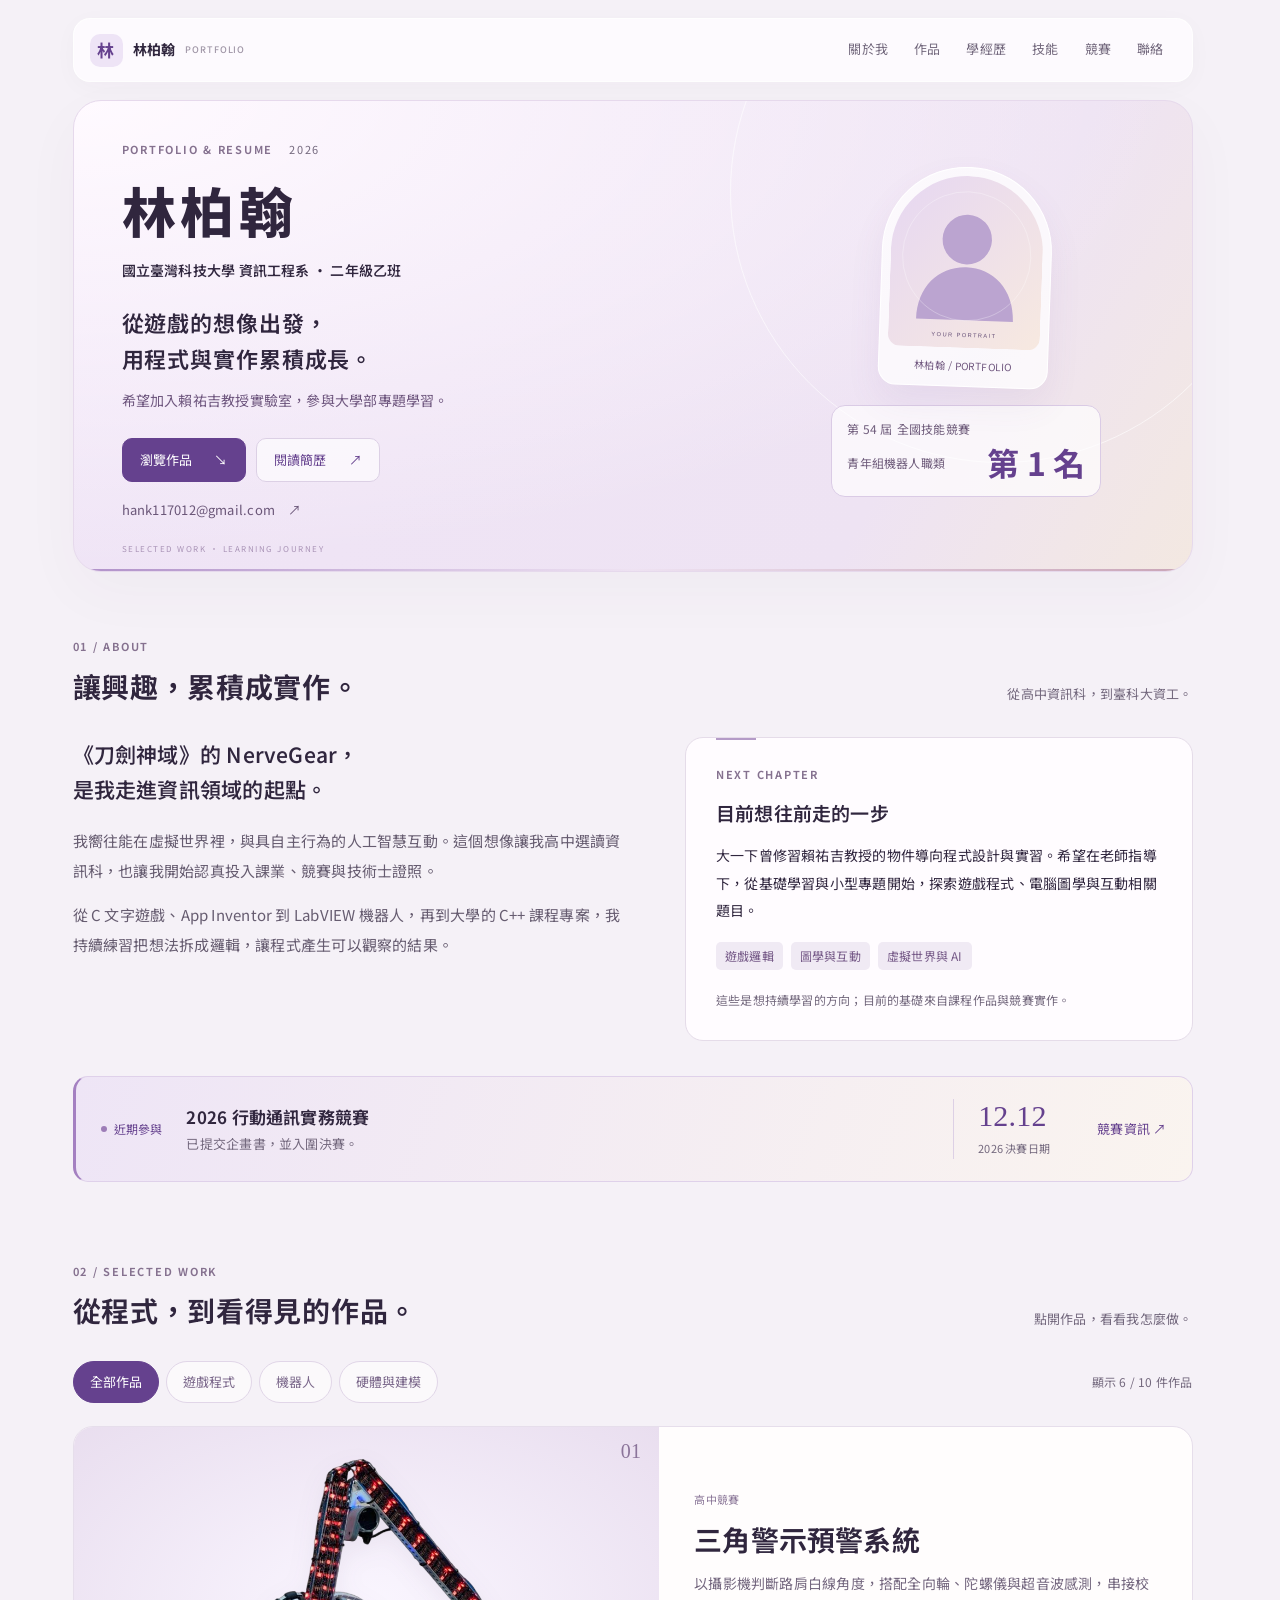
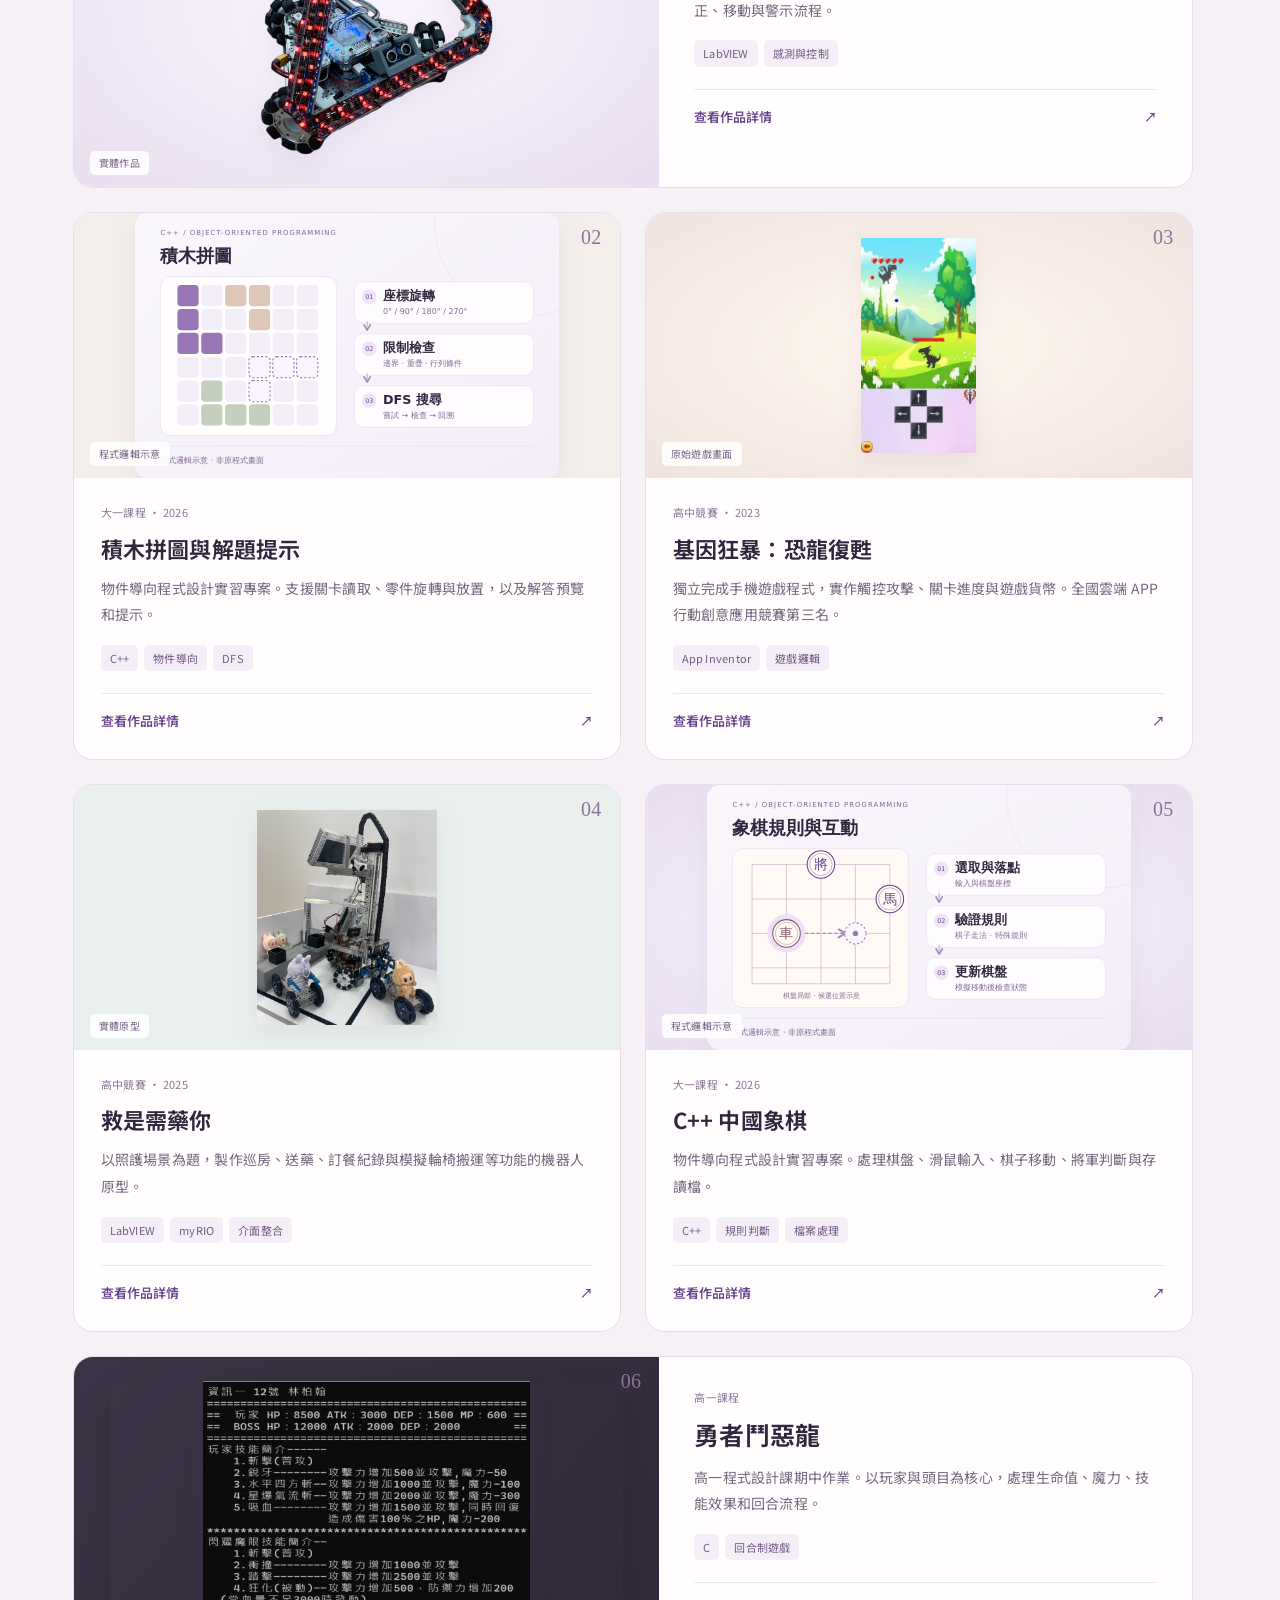
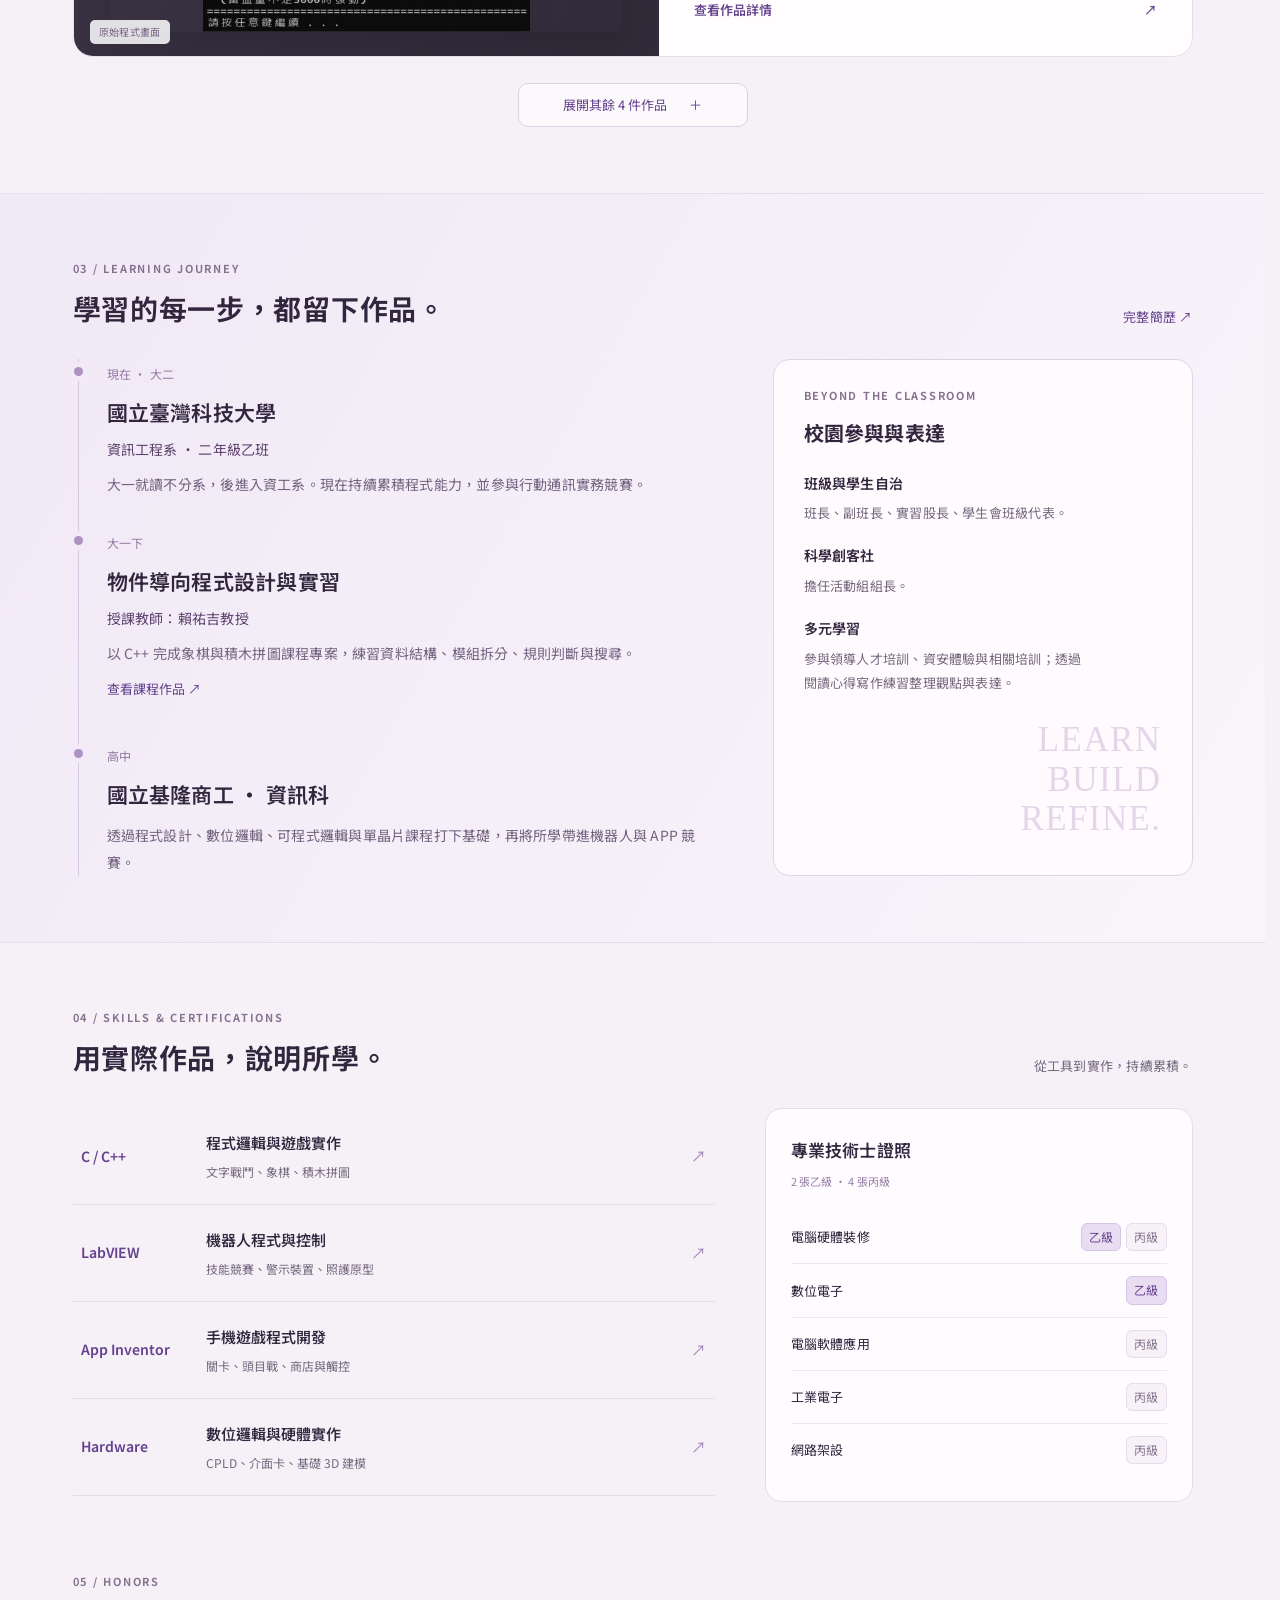
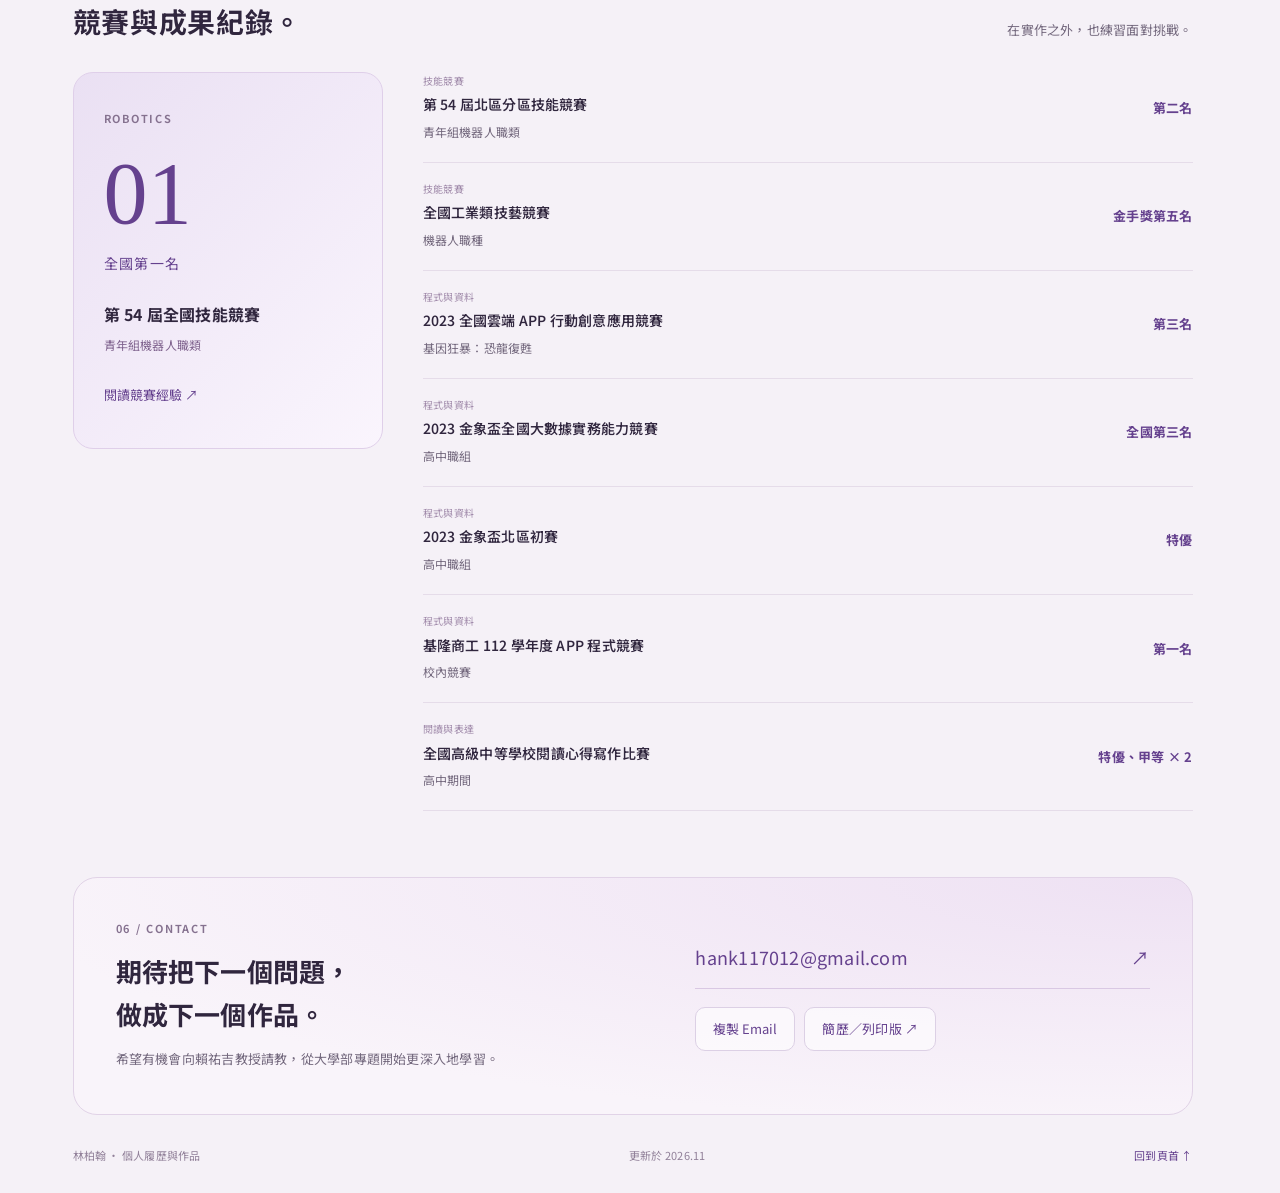
==== index.html @ 304ea903 "Add files via upload" ====
<!DOCTYPE html>
<html lang="zh-Hant">
<head>
<meta charset="utf-8"><meta name="viewport" content="width=device-width,initial-scale=1">
<title>林柏翰｜個人履歷與作品</title>
<meta name="description" content="臺科大資工系林柏翰的履歷與作品集。從機器人競賽、C/C++ 遊戲程式，到硬體實作，記錄將想法做成作品的學習歷程。">
<meta name="theme-color" content="#f3edf7">
<link rel="icon" href="images/avatar.svg" type="image/svg+xml">
<link rel="stylesheet" href="css/site.css">
</head>
<body>
<a class="skip-link" href="#main">跳到主要內容</a>
<div class="reading-progress" aria-hidden="true"></div>
<header class="site-nav"><a class="brand" href="#top"><span aria-hidden="true">林</span>林柏翰<small>PORTFOLIO</small></a><nav aria-label="主要導覽"><a href="#about">關於我</a><a href="#projects">作品</a><a href="#resume">學經歷</a><a href="#skills">技能</a><a href="#awards">競賽</a><a href="#contact">聯絡</a></nav></header>
<main id="main">
<section class="hero shell" id="top" aria-labelledby="hero-title">
<div class="hero-copy"><p class="eyebrow">PORTFOLIO & RESUME <span>2026</span></p><h1 id="hero-title">林柏翰</h1><p class="identity">國立臺灣科技大學<br class="mobile-break"> 資訊工程系 · 二年級乙班</p><p class="hero-statement">從遊戲的想像出發，<br>用程式與實作累積成長。</p><p class="hero-intent"><span>希望加入賴祐吉教授實驗室，</span><span>參與大學部專題學習。</span></p><div class="hero-actions"><a class="button primary" href="#projects">瀏覽作品 <span aria-hidden="true">↘</span></a><a class="button secondary" href="resume.html">閱讀簡歷 <span aria-hidden="true">↗</span></a></div><a class="hero-email" href="mailto:hank117012@gmail.com">hank117012@gmail.com <span aria-hidden="true">↗</span></a></div>
<div class="hero-visual"><div class="portrait-frame"><img id="portrait" src="images/avatar.svg" alt="個人頭像預留位置" width="320" height="360"><span>林柏翰 / PORTFOLIO</span></div><div class="hero-award"><span>第 54 屆<span class="award-event-name">全國技能競賽</span></span><strong>第 1 名</strong><small>青年組機器人職類</small></div></div>
<span class="hero-edition" aria-hidden="true">SELECTED WORK · LEARNING JOURNEY</span>
</section>
<div class="shell section" id="about"><div class="section-title reveal"><div><p class="eyebrow">01 / ABOUT</p><h2>讓興趣，累積成實作。</h2></div><p class="section-aside">從高中資訊科，到臺科大資工。</p></div>
<div class="about-grid"><article class="about-story reveal"><p class="lead">《刀劍神域》的 NerveGear，<br>是我走進資訊領域的起點。</p><p>我嚮往能在虛擬世界裡，與具自主行為的人工智慧互動。這個想像讓我高中選讀資訊科，也讓我開始認真投入課業、競賽與技術士證照。</p><p>從 C 文字遊戲、App Inventor 到 LabVIEW 機器人，再到大學的 C++ 課程專案，我持續練習把想法拆成邏輯，讓程式產生可以觀察的結果。</p></article>
<article class="learning-note reveal"><p class="eyebrow">NEXT CHAPTER</p><h3>目前想往前走的一步</h3><p>大一下曾修習賴祐吉教授的物件導向程式設計與實習。希望在老師指導下，從基礎學習與小型專題開始，探索遊戲程式、電腦圖學與互動相關題目。</p><div class="interest-list"><span>遊戲邏輯</span><span>圖學與互動</span><span>虛擬世界與 AI</span></div><p class="muted">這些是想持續學習的方向；目前的基礎來自課程作品與競賽實作。</p></article></div>
<div class="current-note reveal"><span class="status"><i aria-hidden="true"></i>近期參與</span><div><h3>2026 行動通訊實務競賽</h3><p>已提交企畫書，並入圍決賽。</p></div><div class="current-date"><strong>12.12</strong><span>2026 決賽日期</span></div><a href="https://mcpc-2026-nchu.web.app/" target="_blank" rel="noopener noreferrer" class="text-link">競賽資訊 ↗</a></div>
</div>
<section class="shell section" id="projects" aria-labelledby="projects-title"><div class="section-title reveal"><div><p class="eyebrow">02 / SELECTED WORK</p><h2 id="projects-title">從程式，到看得見的作品。</h2></div><p class="section-aside">點開作品，看看我怎麼做。</p></div><div class="project-tools"><div class="filters" role="group" aria-label="篩選作品"><button type="button" data-filter="all" aria-pressed="true">全部作品</button><button type="button" data-filter="game" aria-pressed="false">遊戲程式</button><button type="button" data-filter="robot" aria-pressed="false">機器人</button><button type="button" data-filter="hardware" aria-pressed="false">硬體與建模</button></div><p id="filter-status" role="status" aria-live="polite"></p></div><div id="project-grid" class="project-grid"></div><div class="more-wrap"><button class="button secondary" type="button" id="show-more">展開其餘作品 <span aria-hidden="true">＋</span></button></div><noscript><p>作品互動需要 JavaScript。可先閱讀<a href="resume.html">簡歷版</a>，了解求學背景與代表成果。</p></noscript></section>
<section class="resume-band" id="resume"><div class="shell section"><div class="section-title reveal"><div><p class="eyebrow">03 / LEARNING JOURNEY</p><h2>學習的每一步，都留下作品。</h2></div><a class="text-link" href="resume.html">完整簡歷 ↗</a></div><div class="resume-grid"><div class="timeline"><article class="timeline-item reveal"><span class="timeline-label">現在 · 大二</span><h3>國立臺灣科技大學</h3><p class="timeline-degree">資訊工程系 · 二年級乙班</p><p>大一就讀不分系，後進入資工系。現在持續累積程式能力，並參與行動通訊實務競賽。</p></article><article class="timeline-item reveal"><span class="timeline-label">大一下</span><h3>物件導向程式設計與實習</h3><p class="timeline-degree">授課教師：賴祐吉教授</p><p>以 C++ 完成象棋與積木拼圖課程專案，練習資料結構、模組拆分、規則判斷與搜尋。</p><button class="inline-button" type="button" data-open-project="puzzle">查看課程作品 ↗</button></article><article class="timeline-item reveal"><span class="timeline-label">高中</span><h3>國立基隆商工 · 資訊科</h3><p>透過程式設計、數位邏輯、可程式邏輯與單晶片課程打下基礎，再將所學帶進機器人與 APP 競賽。</p></article></div><aside class="activities reveal"><p class="eyebrow">BEYOND THE CLASSROOM</p><h3>校園參與與表達</h3><div><h4>班級與學生自治</h4><p>班長、副班長、實習股長、學生會班級代表。</p></div><div><h4>科學創客社</h4><p>擔任活動組組長。</p></div><div><h4>多元學習</h4><p>參與領導人才培訓、資安體驗與相關培訓；透過閱讀心得寫作練習整理觀點與表達。</p></div><span class="aside-mark" aria-hidden="true">LEARN<br>BUILD<br>REFINE.</span></aside></div></div></section>
<section class="shell section" id="skills"><div class="section-title reveal"><div><p class="eyebrow">04 / SKILLS & CERTIFICATIONS</p><h2>用實際作品，說明所學。</h2></div><p class="section-aside">從工具到實作，持續累積。</p></div><div class="skills-layout"><div class="skill-links"><button type="button" data-open-project="puzzle" class="skill-item reveal"><span class="skill-code">C / C++</span><span><strong>程式邏輯與遊戲實作</strong><small>文字戰鬥、象棋、積木拼圖</small></span><span aria-hidden="true">↗</span></button><button type="button" data-open-project="triangle" class="skill-item reveal"><span class="skill-code">LabVIEW</span><span><strong>機器人程式與控制</strong><small>技能競賽、警示裝置、照護原型</small></span><span aria-hidden="true">↗</span></button><button type="button" data-open-project="app" class="skill-item reveal"><span class="skill-code">App Inventor</span><span><strong>手機遊戲程式開發</strong><small>關卡、頭目戰、商店與觸控</small></span><span aria-hidden="true">↗</span></button><button type="button" data-open-project="dice" class="skill-item reveal"><span class="skill-code">Hardware</span><span><strong>數位邏輯與硬體實作</strong><small>CPLD、介面卡、基礎 3D 建模</small></span><span aria-hidden="true">↗</span></button></div><div class="cert-panel reveal"><div class="cert-heading"><h3>專業技術士證照</h3><span>2 張乙級 · 4 張丙級</span></div><ul id="certificate-list"></ul></div></div></section>
<section class="shell section" id="awards"><div class="section-title reveal"><div><p class="eyebrow">05 / HONORS</p><h2>競賽與成果紀錄。</h2></div><p class="section-aside">在實作之外，也練習面對挑戰。</p></div><div class="awards-layout"><div class="award-feature reveal"><span class="eyebrow">ROBOTICS</span><span class="award-number">01<span>全國第一名</span></span><h3>第 54 屆全國技能競賽</h3><p>青年組機器人職類</p><button class="inline-button" type="button" data-open-project="robot">閱讀競賽經驗 ↗</button></div><div class="award-rows" id="award-list"></div></div></section>
<section class="contact shell reveal" id="contact"><div><p class="eyebrow">06 / CONTACT</p><h2>期待把下一個問題，<br>做成下一個作品。</h2><p>希望有機會向賴祐吉教授請教，從大學部專題開始更深入地學習。</p></div><div class="contact-actions"><a href="mailto:hank117012@gmail.com" class="contact-email">hank117012@gmail.com <span aria-hidden="true">↗</span></a><div class="contact-buttons"><button type="button" class="button secondary" id="copy-email">複製 Email</button><a href="resume.html" class="button secondary">簡歷／列印版 ↗</a></div><p id="phone-row" hidden>手機 <span id="phone-value"></span></p><p id="github-row" hidden><a id="github-link" rel="noopener noreferrer" target="_blank">GitHub ↗</a></p></div></section>
</main>
<footer class="shell site-footer"><span>林柏翰 · 個人履歷與作品</span><span>更新於 2026.11</span><a href="#top">回到頁首 ↑</a></footer>
<div id="toast" role="status" aria-live="polite"></div>
<dialog id="project-dialog" aria-labelledby="detail-title"><div class="dialog-toolbar"><span class="eyebrow">PROJECT NOTES</span><button type="button" class="close-button" data-close="project-dialog" aria-label="關閉作品詳情">關閉 ×</button></div><div id="detail-content"></div></dialog>
<dialog id="image-dialog" aria-labelledby="image-title"><div class="dialog-toolbar"><h2 id="image-title">作品圖片</h2><button type="button" class="close-button" data-close="image-dialog" aria-label="關閉放大圖片">關閉 ×</button></div><div class="lightbox-stage" aria-busy="false"><img id="large-image" alt=""><p id="image-error" hidden>圖片暫時無法載入，請切換其他圖片。</p></div><div class="lightbox-controls"><button type="button" class="button secondary" id="previous-image" aria-label="上一張圖片">← 上一張</button><span id="image-counter" aria-live="polite"></span><button type="button" class="button secondary" id="next-image" aria-label="下一張圖片">下一張 →</button></div></dialog>
<script src="js/profile.js"></script><script src="js/profile-view.js"></script><script src="js/content.js"></script><script src="js/site.js"></script>
</body></html>
---- css/site.css ----
@font-face{font-family:Gallery Sans;src:url('../assets/NotoSansTC.ttf') format('truetype');font-weight:100 900;font-display:swap}
:root{--ink:#30263e;--muted:#74697e;--accent:#65418e;--accent-soft:#eee4f6;--line:#e5dce9;--paper:#fdfbfe;--bg:#f5f1f7;--ease:cubic-bezier(.22,.7,.3,1)}
*{box-sizing:border-box}html{scroll-behavior:smooth;scrollbar-gutter:stable}body{margin:0;background:var(--bg);color:var(--ink);font:15px/1.85 'Gallery Sans','Microsoft JhengHei',sans-serif;letter-spacing:.015em}body.modal-open{overflow:hidden}h1,h2,h3,h4,p{margin:0}button,a{touch-action:manipulation}button{font:inherit;color:inherit;cursor:pointer}a{color:inherit;text-underline-offset:4px}button,img,a{-webkit-tap-highlight-color:transparent}img{display:block;max-width:100%}button:focus-visible,a:focus-visible,summary:focus-visible{outline:3px solid #956bb8;outline-offset:4px}[hidden]{display:none!important}.shell{width:calc(100% - 64px);max-width:1120px;margin-inline:auto}section,[id]{scroll-margin-top:108px}.section{padding-block:66px}.eyebrow{font-size:11px;letter-spacing:.16em;font-weight:650;color:#85718f;line-height:1.6}.muted{color:var(--muted)}.skip-link{position:fixed;left:20px;top:-100px;z-index:100;background:#fff;padding:10px 18px;border-radius:8px}.skip-link:focus{top:10px}.reading-progress{position:fixed;inset:0 0 auto;height:3px;background:linear-gradient(90deg,#9168b2,#c995b0);transform:scaleX(0);transform-origin:left;z-index:40}
.site-nav{position:sticky;top:12px;z-index:20;width:calc(100% - 64px);max-width:1120px;margin:18px auto;display:flex;align-items:center;justify-content:space-between;gap:22px;padding:9px 16px;border:1px solid #ffffffbd;border-radius:17px;background:#fdfbfeeb;backdrop-filter:blur(14px);box-shadow:0 5px 25px #40235107}.brand{display:flex;align-items:center;gap:10px;flex-shrink:0;text-decoration:none;font-weight:700;font-size:14px}.brand>span{display:grid;place-items:center;width:33px;height:33px;background:#eee4f6;color:var(--accent);border-radius:10px;font-size:17px}.brand small{font-size:9px;letter-spacing:.1em;color:#a096a7;font-weight:500}.site-nav nav{display:flex;min-width:0;gap:2px;overflow-x:auto;scrollbar-width:none;overscroll-behavior-inline:contain}.site-nav nav::-webkit-scrollbar{display:none}.site-nav nav a{flex-shrink:0;padding:9px 12px;min-height:44px;border-radius:10px;text-decoration:none;font-size:13px;color:var(--muted);transition:background .2s,color .2s}.site-nav nav a:hover,.site-nav nav a.active{background:var(--accent-soft);color:var(--accent)}
.hero{position:relative;display:grid;grid-template-columns:minmax(0,1.8fr) minmax(240px,1fr);gap:30px;align-items:center;isolation:isolate;overflow:hidden;padding:40px 48px 48px;border:1px solid #e6d9ec;border-radius:28px;background:radial-gradient(ellipse at 0 0,#fffaff,transparent 70%),linear-gradient(120deg,#f0e5f7,#eee3f3 74%,#f3e8e1);box-shadow:0 20px 60px #49325409}.hero::before{content:'';position:absolute;width:540px;height:540px;right:-80px;top:-180px;border:1px solid #ffffff96;border-radius:50%;pointer-events:none;z-index:-1}.hero::after{content:'';position:absolute;inset:auto 0 0;height:2px;background:linear-gradient(90deg,#b090c9,#eee2f2,#c9a4b6)}.hero-copy{min-width:0}.hero-copy>.eyebrow{display:flex;gap:16px}.hero-copy>.eyebrow span{font-weight:400;color:var(--muted)}h1{font-size:54px;letter-spacing:.09em;line-height:1.3;font-weight:800;margin:16px 0 13px}.identity{font-size:14px;font-weight:550}.mobile-break{display:none}.hero-statement{font-size:22px;font-weight:600;line-height:1.65;margin-top:20px;letter-spacing:.04em}.hero-intent{font-size:14px;margin-top:12px;color:#6e567e;max-width:32em}.hero-actions{display:flex;gap:10px;flex-wrap:wrap;margin-top:24px}.button{display:inline-flex;align-items:center;justify-content:center;gap:22px;min-height:44px;border:1px solid var(--line);border-radius:10px;padding:10px 17px;font-size:13px;text-decoration:none;line-height:1.6;transition:background .2s,box-shadow .2s,transform .2s}.button.primary{background:var(--accent);border-color:var(--accent);color:#fff}.button.primary:hover{background:#553477;box-shadow:0 4px 15px #65418e25}.button.secondary{background:#ffffff9c;color:var(--accent);border-color:#dcd0e5}.button.secondary:hover{background:#fff;box-shadow:0 3px 12px #65418e10}.hero-email{display:inline-block;font-size:13px;text-decoration:none;margin-top:16px;color:#6a5678}.hero-email:hover{text-decoration:underline}.hero-email span{margin-left:10px}.hero-visual{display:flex;flex-direction:column;align-items:center;gap:18px;min-width:0}.portrait-frame{width:170px;flex-shrink:0;padding:8px;border:1px solid #fff;border-radius:84px 84px 18px 18px;background:#ffffffb8;transform:rotate(2deg);box-shadow:0 16px 35px #734a8e13;transition:transform .35s var(--ease),box-shadow .35s var(--ease)}.portrait-frame img{width:100%;height:172px;object-fit:cover;border-radius:76px 76px 12px 12px}.portrait-frame>span{display:block;font-size:10px;text-align:center;color:#6f567e;margin:9px 0 2px;letter-spacing:.05em}.hero-award{display:grid;grid-template-columns:1fr auto;align-items:center;gap:2px 12px;max-width:270px;width:100%;padding:12px 15px;background:#ffffffad;border:1px solid #dacbe5;border-radius:14px;color:#705d7c}.hero-award>span{grid-column:1/-1;font-size:12px}.hero-award strong{grid-column:2;grid-row:2;font-size:32px;line-height:1.3;color:var(--accent);white-space:nowrap}.hero-award small{grid-column:1;grid-row:2;font-size:12px}.hero-edition{position:absolute;left:48px;bottom:14px;font-size:8px;letter-spacing:.19em;color:#a993b6}
.section-title{display:flex;justify-content:space-between;align-items:flex-end;gap:24px;margin-bottom:30px}.section-title h2{margin-top:9px;font-size:28px;font-weight:650;letter-spacing:.025em;line-height:1.5}.section-aside{font-size:13px;color:var(--muted);text-align:right;max-width:260px}.about-grid{display:grid;grid-template-columns:1.1fr 1fr;gap:54px}.about-story .lead{font-size:21px;font-weight:550;line-height:1.7;margin-bottom:18px}.about-story>p:not(.lead){color:#665c70;margin-top:14px;line-height:2}.learning-note{padding:28px 30px;border-radius:18px;background:#fffcff;border:1px solid var(--line);position:relative}.learning-note::before{content:'';position:absolute;left:30px;top:0;width:40px;height:2px;background:#b49bc7}.learning-note h3{font-size:19px;font-weight:600;margin:12px 0}.learning-note>p:not(.eyebrow){font-size:14px;line-height:1.95}.learning-note>p.muted{font-size:12px;margin-top:18px}.interest-list{display:flex;flex-wrap:wrap;gap:8px;margin-top:18px}.interest-list span,.tag{font-size:12px;padding:3px 9px;background:#f0eaf4;border-radius:5px;color:#765a88}.current-note{display:flex;align-items:center;gap:24px;margin-top:35px;padding:22px 25px;border:1px solid #dfd1ea;border-left:3px solid #a480c1;border-radius:15px;background:linear-gradient(110deg,#eee5f6,#faf4ef)}.status{display:flex;align-items:center;gap:7px;font-size:12px;white-space:nowrap;color:var(--accent)}.status i{width:6px;height:6px;border-radius:50%;background:#9d7db7}.current-note h3{font-size:17px;font-weight:650}.current-note p{font-size:13px;color:var(--muted)}.current-date{margin-left:auto;display:flex;flex-direction:column;min-width:120px;border-left:1px solid #ddd0e5;padding-left:24px}.current-date strong{font:30px/1.15 Georgia,serif;color:var(--accent)}.current-date span{font-size:11px;margin-top:5px;color:var(--muted)}.text-link{font-size:13px;color:var(--accent);text-decoration:none;white-space:nowrap}.text-link:hover{text-decoration:underline}.inline-button{border:0;background:transparent;color:var(--accent);padding:8px 0;text-align:left;font-size:13px;min-height:44px}.inline-button:hover{text-decoration:underline;text-underline-offset:5px}
#projects{padding-top:15px}.project-tools{display:flex;align-items:center;justify-content:space-between;gap:16px;margin-bottom:23px}.filters{display:flex;flex-wrap:wrap;gap:7px}.filters button{min-height:42px;font-size:13px;border:1px solid #e1d6e8;padding:8px 16px;border-radius:24px;background:#fff9;color:#7b688b;transition:background .2s,color .2s}.filters button[aria-pressed=true]{background:var(--accent);color:#fff;border-color:var(--accent)}#filter-status{font-size:12px;color:var(--muted);white-space:nowrap}.project-grid{display:grid;grid-template-columns:1fr 1fr;gap:24px}.project-card{border:1px solid #e6deeb;background:#fffdfd;border-radius:20px;overflow:hidden;min-width:0;position:relative;transition:transform .28s var(--ease),box-shadow .28s var(--ease),border-color .28s}.project-card:hover{border-color:#c6afd8;box-shadow:0 14px 35px #4a2b6410}.project-card.featured{grid-column:1/-1;display:grid;grid-template-columns:1.1fr 1fr}.project-cover{height:265px;padding:25px 32px;display:flex;justify-content:center;align-items:center;position:relative;overflow:hidden;background:#eee7f3}.project-cover img{width:100%;height:100%;object-fit:contain;transition:transform .55s var(--ease);filter:drop-shadow(0 8px 12px #45335110)}.project-card:hover .project-cover img{transform:scale(1.035)}.featured .project-cover{height:100%;min-height:360px;padding:24px 42px}.project-cover.lilac{background:radial-gradient(ellipse at center,#faf6ff,#e9deef)}.project-cover.cream{background:#f3eee9}.project-cover.peach{background:radial-gradient(ellipse at center,#fff8ef,#f0e3df)}.project-cover.mint{background:#e9efed}.project-cover.ink{background:linear-gradient(130deg,#3c3446,#302a39)}.project-cover.ink img{border-radius:7px;box-shadow:0 14px 35px #0002}.project-cover[data-kind=diagram]{padding:0}.project-media-label{position:absolute;bottom:12px;left:16px;padding:3px 9px;border-radius:5px;background:#ffffffd9;color:#7a6687;font-size:10px;letter-spacing:.035em;backdrop-filter:blur(6px)}.project-number{position:absolute;right:18px;top:13px;font:20px Georgia,serif;color:#8b749a}.project-info{padding:24px 27px 22px;display:flex;flex-direction:column;align-items:flex-start}.featured .project-info{padding:35px 35px 28px;justify-content:center}.project-meta{font-size:11px;color:#8c7899;letter-spacing:.04em}.project-info h3{font-size:22px;line-height:1.5;margin:9px 0 10px;font-weight:650}.featured .project-info h3{font-size:28px}.project-summary{font-size:14px;color:#74677f;line-height:1.9}.project-tags{display:flex;gap:6px;flex-wrap:wrap;margin-top:17px}.project-tags .tag{background:#f4eff6;font-size:11px}.project-open{display:flex;justify-content:space-between;gap:20px;width:100%;border:0;border-top:1px solid #eee7f2;background:none;padding:15px 0 0;margin-top:22px;font-size:13px;font-weight:550;color:var(--accent);text-align:left;min-height:44px}.project-open::after{content:'';position:absolute;inset:0;border-radius:20px}.project-open>span{transition:transform .2s}.project-card:hover .project-open>span{transform:translateX(3px)}.project-open:focus-visible{outline-offset:5px}.more-wrap{display:flex;justify-content:center;margin-top:26px}.more-wrap .button{min-width:230px}
.resume-band{background:linear-gradient(120deg,#f0e9f6,#f9f5fa);border-block:1px solid #e7deed}.resume-grid{display:grid;grid-template-columns:1.2fr .8fr;gap:70px}.timeline{border-left:1px solid #d6c8e1;margin-left:5px}.timeline-item{position:relative;padding:0 0 30px 28px}.timeline-item:last-child{padding-bottom:0}.timeline-item::before{content:'';position:absolute;left:-5px;top:8px;width:9px;height:9px;border-radius:50%;background:#ad91c2;box-shadow:0 0 0 5px #f2ebf7}.timeline-label{font-size:12px;color:#9478a5}.timeline-item h3{font-size:21px;margin-top:6px;font-weight:600}.timeline-item p{font-size:14px;color:#73627f;margin-top:8px;line-height:1.95}.timeline-item p.timeline-degree{color:#5e416e;font-size:14px;margin-top:4px}.activities{padding:27px 30px;border:1px solid #dfd3e7;background:#fffafd;border-radius:17px;position:relative;overflow:hidden}.activities>h3{font-size:20px;margin:9px 0 20px}.activities>div{position:relative;z-index:1;margin-top:18px;max-width:280px}.activities h4{font-size:14px;font-weight:600}.activities p:not(.eyebrow){font-size:13px;color:var(--muted);margin-top:5px}.aside-mark{display:block;font:35px/1.12 Georgia,serif;color:#e2d6e8;letter-spacing:.04em;text-align:right;margin-top:25px;user-select:none}
.skills-layout{display:grid;grid-template-columns:1.2fr .8fr;gap:50px}.skill-item{width:100%;text-align:left;display:grid;grid-template-columns:110px minmax(0,1fr) 16px;gap:15px;align-items:center;padding:21px 8px;border:0;border-bottom:1px solid var(--line);background:transparent;transition:background .2s}.skill-item:hover{background:#fff9}.skill-code{color:var(--accent);font-size:14px;font-weight:600;line-height:1.5}.skill-item strong{display:block;font-size:15px;font-weight:550}.skill-item small{display:block;font-size:12px;color:var(--muted);margin-top:4px}.skill-item>span:last-child{color:#a086b2}.cert-panel{border:1px solid var(--line);border-radius:17px;background:#fffcff;padding:25px}.cert-heading h3{font-size:17px;font-weight:600}.cert-heading>span{font-size:11px;color:#987fa8}.cert-panel ul{padding:0;margin:18px 0 0;list-style:none}.cert-panel li{display:flex;justify-content:space-between;gap:15px;align-items:center;padding:12px 0;border-bottom:1px solid #eee7f2;font-size:13px}.cert-panel li:last-child{border:0}.levels{display:flex;gap:5px;flex-shrink:0}.levels span{padding:2px 7px;background:#f6f2f8;border:1px solid #e5dcec;border-radius:6px;font-size:12px;color:#85768e}.levels .level-b{background:#e9ddf2;color:var(--accent);border-color:#d7c3e6}
#awards{padding-top:5px}.awards-layout{display:grid;grid-template-columns:310px minmax(0,1fr);gap:40px;align-items:start}.award-feature{padding:30px;border:1px solid #dfcfe9;border-radius:20px;background:linear-gradient(135deg,#eae0f3,#faf5fd);position:sticky;top:112px}.award-number{display:block;font:88px/1.1 Georgia,serif;color:var(--accent);margin:15px 0 25px}.award-number>span{display:block;font:14px/1.6 'Gallery Sans','Microsoft JhengHei',sans-serif;letter-spacing:.1em;margin-top:10px}.award-feature h3{font-size:16px}.award-feature>p{font-size:12px;color:#80648f;margin-top:5px}.award-feature .inline-button{margin-top:17px}.award-row{display:grid;grid-template-columns:minmax(0,1fr) auto;gap:8px 18px;padding:17px 0;border-bottom:1px solid var(--line);align-items:center}.award-row:first-child{padding-top:0}.award-row .award-group{font-size:10px;color:#a08aaa;letter-spacing:.04em}.award-row h3{font-size:14px;font-weight:550;margin-top:3px;line-height:1.7}.award-row small{font-size:12px;color:var(--muted)}.award-row>strong{font-size:13px;color:var(--accent);text-align:right;max-width:130px}
.contact{padding:42px;display:grid;grid-template-columns:1.2fr 1fr;gap:35px;align-items:center;border:1px solid #e1d3e7;border-radius:24px;background:radial-gradient(ellipse at 100% 0,#eee1f3,transparent 75%),#f9f4fa;margin-bottom:30px}.contact h2{font-size:26px;line-height:1.65;margin:12px 0}.contact p:not(.eyebrow){font-size:13px;color:var(--muted)}.contact-email{font-size:18px;display:flex;justify-content:space-between;gap:15px;align-items:center;text-decoration:none;color:var(--accent);padding-bottom:14px;border-bottom:1px solid #d9c8e3;overflow-wrap:anywhere}.contact-email span{flex-shrink:0}.contact-buttons{display:flex;gap:9px;flex-wrap:wrap;margin-top:18px}.contact-actions>p{margin-top:14px}.site-footer{display:flex;justify-content:space-between;gap:20px;padding:0 0 28px;font-size:11px;color:#918099}.site-footer a{text-decoration:none;color:var(--accent)}#toast{position:fixed;bottom:22px;left:50%;transform:translate(-50%,12px);background:#4c355f;color:white;border-radius:10px;padding:10px 18px;font-size:13px;z-index:60;opacity:0;visibility:hidden;transition:.2s}#toast.visible{opacity:1;visibility:visible;transform:translate(-50%,0)}
dialog{width:min(1020px,calc(100% - 48px));max-height:90dvh;border:1px solid #dbcde6;border-radius:22px;padding:0;background:#fffcff;color:var(--ink);overflow:auto;box-shadow:0 30px 100px #26172f40}dialog::backdrop{background:#2d203a99;backdrop-filter:blur(8px)}.dialog-toolbar{display:flex;justify-content:space-between;align-items:center;gap:24px;padding:16px 24px;border-bottom:1px solid #e9dfef;background:#fffafef2;position:sticky;top:0;z-index:2;backdrop-filter:blur(10px)}.close-button{min-height:42px;padding:8px 13px;background:#f2eaf7;border:1px solid #e4d9ec;border-radius:9px;color:var(--accent);font-size:13px}.detail-header{padding:28px 32px 20px}.detail-header h2{font-size:28px;margin:8px 0}.detail-header>p:last-child{font-size:14px;color:var(--muted)}.detail-layout{display:grid;grid-template-columns:1.05fr 1fr;gap:30px;padding:0 32px 32px;align-items:start}.detail-gallery{position:sticky;top:90px;min-width:0}.detail-main-image{display:flex;align-items:center;justify-content:center;width:100%;height:340px;padding:18px;background:#f1eaf5;border:1px solid #e7dcee;border-radius:13px;cursor:zoom-in;position:relative}.detail-main-image>img{width:100%;height:100%;object-fit:contain}.detail-main-image>span{position:absolute;bottom:12px;right:12px;font-size:11px;padding:4px 8px;border:1px solid #e4d6eb;background:#fffcfff0;border-radius:5px;color:var(--accent)}.detail-image-caption{font-size:11px;color:#8b7799;margin:10px 2px;line-height:1.8}.detail-thumbnails{display:flex;gap:8px;overflow-x:auto;padding:3px 2px 8px}.detail-thumbnails button{width:62px;height:58px;flex-shrink:0;border:2px solid transparent;background:#f1eaf6;border-radius:7px;padding:3px}.detail-thumbnails button[aria-pressed=true]{border-color:#9b74b5}.detail-thumbnails img{width:100%;height:100%;object-fit:contain}.detail-copy{font-size:14px;line-height:1.95}.contribution{padding:18px 20px;background:#f2ebf7;border-radius:12px;border-left:2px solid #b297c5;margin-bottom:24px}.contribution h3{font-size:13px;color:var(--accent);margin-bottom:6px}.detail-step{padding:0 0 17px;margin-bottom:17px;border-bottom:1px solid #eee6f3}.detail-step h3{font-size:15px;margin-bottom:6px}.detail-step h3 span{font:16px Georgia,serif;color:#a890b8;margin-right:9px}.detail-step p{color:#73617f}.detail-note{font-size:12px;color:#91809d;line-height:1.9}.dialog-end{display:flex;align-items:center;justify-content:space-between;gap:18px;border-top:1px solid #e9dfef;padding:16px 32px;background:#f8f3fb}.dialog-end span{font-size:12px;color:var(--muted)}.dialog-end button{border:0;background:transparent;color:var(--accent);font-size:13px;min-height:44px;padding:6px 0}
#image-dialog{width:min(1120px,calc(100% - 40px))}.dialog-toolbar>h2{font-size:15px;font-weight:550}.lightbox-stage{height:65dvh;min-height:230px;display:flex;align-items:center;justify-content:center;padding:20px;background:#f1ebf5;position:relative}.lightbox-stage img{max-height:100%;max-width:100%;object-fit:contain}.lightbox-stage[aria-busy=true]{background:#ebe2f1}.lightbox-controls{display:flex;align-items:center;justify-content:space-between;gap:15px;padding:15px 24px}.lightbox-controls>span{font-size:12px;color:var(--muted)}#image-error{font-size:14px;color:var(--muted);text-align:center;padding:20px}
@keyframes enter{from{opacity:.12;transform:translateY(12px)}to{opacity:1;transform:translateY(0)}}@keyframes portrait-arrive{from{opacity:0;transform:translateY(16px)}to{opacity:1;transform:none}}@keyframes dialog-in{from{opacity:0;transform:translateY(10px) scale(.985)}to{opacity:1;transform:none}}@keyframes dialog-out{to{opacity:0;transform:translateY(5px)}}
@media(prefers-reduced-motion:no-preference){.hero-copy{animation:enter .55s var(--ease) both}.hero-visual{animation:portrait-arrive .7s .12s var(--ease) both}.entered{animation:enter .48s var(--ease) backwards;animation-delay:var(--reveal-delay,0ms)}dialog[open]{animation:dialog-in .24s var(--ease)}dialog.closing{animation:dialog-out .14s ease forwards}}
@media(hover:hover) and (pointer:fine){.portrait-frame:hover{transform:translateY(-3px) rotate(0);box-shadow:0 20px 38px #734a8e20}.project-card:hover{transform:translateY(-4px)}}
@media(max-width:960px){.brand small{display:none}.hero{padding:32px 30px 42px;grid-template-columns:minmax(0,1.6fr) minmax(220px,1fr);gap:24px}h1{font-size:46px}.hero-statement{font-size:20px}.hero-edition{left:30px}.about-grid{gap:30px}.section-title h2{font-size:25px}.section-aside{max-width:200px}.current-note{gap:18px;flex-wrap:wrap}.current-note>.status{display:none}.current-date{padding-left:18px;min-width:110px}.current-note>.text-link{font-size:12px}.resume-grid{gap:35px}.skills-layout{gap:30px;grid-template-columns:1.1fr 1fr}.skill-item{grid-template-columns:95px 1fr 15px;gap:10px}.awards-layout{grid-template-columns:250px 1fr;gap:30px}.award-feature{padding:25px}.contact{grid-template-columns:1fr 1fr;padding:32px;gap:25px}.contact-email{font-size:15px}.featured .project-info{padding:28px}.featured .project-info h3{font-size:25px}.project-cover{height:235px;padding:20px}.featured .project-cover{min-height:340px;padding:24px}.detail-layout{gap:22px;padding-inline:24px}.detail-header{padding-inline:24px}.detail-main-image{height:300px}}
@media(max-width:700px){.shell,.site-nav{width:calc(100% - 32px)}.site-nav{gap:12px;padding:7px 10px;top:7px;margin:10px auto;border-radius:13px}.brand{font-size:13px;gap:7px}.brand>span{display:none}.site-nav nav a{padding:8px 10px;font-size:12px}.section{padding-block:45px}.section-title{align-items:flex-start;margin-bottom:24px}.section-title h2{font-size:23px}.section-aside{display:none}.about-grid{grid-template-columns:1fr;gap:26px}.about-story .lead{font-size:21px}.learning-note{padding:24px}.current-note{padding:20px;gap:14px}.current-note>div:first-of-type{flex:1 1 60%}.current-date{margin:0;min-width:100px}.project-tools{align-items:flex-start;flex-direction:column;gap:12px}.project-grid{gap:18px}.project-card.featured{display:block;grid-column:auto}.featured .project-cover{height:235px;min-height:0;padding:20px}.project-info,.featured .project-info{padding:20px}.project-info h3,.featured .project-info h3{font-size:20px}.project-summary{font-size:13px}.project-cover{height:220px;padding:18px}.project-tags{gap:5px}.project-tags .tag{font-size:10px}.resume-grid,.skills-layout{grid-template-columns:1fr;gap:30px}.activities{padding:25px}.activities>div{max-width:none}.aside-mark{display:none}.skill-item{grid-template-columns:110px 1fr 16px}.awards-layout{grid-template-columns:1fr;gap:28px}.award-feature{position:relative;top:auto;display:grid;grid-template-columns:1fr auto;gap:4px 18px;padding:25px}.award-feature>.eyebrow{grid-column:1}.award-number{grid-column:2;grid-row:1/5;margin:0;font-size:65px;align-self:center}.award-number>span{font-size:11px;margin-top:4px}.award-feature .inline-button{margin-top:5px;grid-column:1}.award-feature h3{font-size:15px}.contact{grid-template-columns:1fr;padding:30px;gap:25px}.contact h2{font-size:25px}.contact-email{font-size:18px}.site-footer{font-size:10px;gap:10px;flex-wrap:wrap}.site-footer>span:nth-child(2){display:none}.detail-layout{grid-template-columns:1fr}.detail-gallery{position:static}.detail-main-image{height:300px}.detail-header h2{font-size:24px}.dialog-end{padding-inline:24px}.dialog-end>span{display:none}}
@media(max-width:600px){.hero{grid-template-columns:minmax(0,1fr);gap:26px;padding:27px 24px 36px;border-radius:20px}h1{font-size:42px;margin:14px 0 12px}.identity{font-size:13px}.mobile-break{display:block}.hero-statement{font-size:21px;margin-top:18px}.hero-intent{font-size:13px}.hero-actions{margin-top:20px}.hero-email{margin-top:15px;font-size:12px}.hero-visual{flex-direction:row;gap:18px;justify-content:center}.portrait-frame{width:114px;padding:6px}.portrait-frame img{height:118px}.portrait-frame>span{font-size:9px;letter-spacing:0;margin:7px 0 1px}.hero-award{display:flex;flex:1;flex-direction:column;align-items:flex-start;gap:4px;width:auto;max-width:220px;padding:12px;font-size:12px;line-height:1.75}.hero-award>span,.hero-award small{font-size:11px}.hero-award strong{font-size:30px}.hero-edition{left:24px;font-size:7px;letter-spacing:.14em;bottom:10px}.eyebrow{font-size:10px}.project-grid{grid-template-columns:1fr}.project-cover,.featured .project-cover{height:265px;padding:24px 28px}.project-info,.featured .project-info{padding:23px}.project-info h3,.featured .project-info h3{font-size:22px}.project-summary{font-size:14px}.project-tags .tag{font-size:11px}.project-media-label{font-size:10px}.project-open{margin-top:20px}.filters{gap:6px}.filters button{font-size:12px;padding:8px 12px}.section-title h2{font-size:22px}.about-story>p:not(.lead){font-size:14px}.current-note{display:grid;grid-template-columns:1fr 90px}.current-note>.text-link{grid-column:1/-1}.current-date{min-width:0;padding-left:13px}.current-date strong{font-size:28px}.current-note h3{font-size:15px}.current-note p{font-size:12px}.current-date span{font-size:10px}.timeline-item h3{font-size:19px}.skill-item{grid-template-columns:92px 1fr 12px;gap:10px;padding:18px 0}.skill-code{font-size:12px}.skill-item strong{font-size:14px}.skill-item small{font-size:11px}.award-row{gap:12px}.award-row h3{font-size:13px}.award-row>strong{font-size:12px;max-width:80px}.award-row small{font-size:11px}.award-feature{padding:22px}.award-feature h3{font-size:14px}.contact{padding:26px 23px}.contact-email{font-size:15px}.contact h2{font-size:23px}.contact-buttons .button{font-size:12px;padding:10px 13px}dialog,#image-dialog{width:calc(100% - 24px);max-height:94dvh;border-radius:16px}.dialog-toolbar{padding:11px 16px;gap:12px}.dialog-toolbar>h2{font-size:13px}.close-button{font-size:12px;flex-shrink:0}.detail-header{padding:22px 20px 18px}.detail-header h2{font-size:23px}.detail-header>p:last-child{font-size:13px}.detail-layout{padding:0 20px 24px;gap:20px}.detail-main-image{height:260px}.detail-copy{font-size:13px}.contribution{padding:16px}.detail-note{font-size:11px}.dialog-end{padding:12px 20px}.lightbox-stage{height:60dvh;padding:10px}.lightbox-controls{padding:12px;gap:6px}.lightbox-controls .button{font-size:12px;padding:8px 12px;gap:0}}
@media(max-width:360px){.shell,.site-nav{width:calc(100% - 24px)}.hero{padding:24px 18px 32px}h1{font-size:38px}.hero-statement{font-size:19px}.hero-visual{gap:12px}.hero-award{padding:10px}.hero-award strong{font-size:27px}.hero-award>span,.hero-award small{font-size:10px}.section-title h2{font-size:20px}.filters button{padding:8px 10px;font-size:11px}.project-cover,.featured .project-cover{height:230px;padding:18px}.project-info,.featured .project-info{padding:19px}.project-info h3,.featured .project-info h3{font-size:20px}.contact-email{font-size:13px}.contact h2{font-size:21px}.award-feature{padding:18px;gap:4px 10px}.award-number{font-size:55px}.hero-edition{left:18px;font-size:6px}.cert-panel{padding:21px}}
.image-fallback{display:grid;place-items:center;padding:20px;min-height:80px;font-size:12px;line-height:1.8;color:#80688f;text-align:center}.button:disabled{cursor:default;opacity:.45;box-shadow:none}#detail-title:focus{outline:none}.award-event-name{margin-left:4px}
@media(max-width:600px){.site-nav .brand{display:none}.site-nav nav{justify-content:space-between;width:100%;gap:0}.site-nav nav a{padding-inline:8px}.hero-actions .button{flex:1;padding-inline:10px;gap:10px;font-size:12px}}
@media(max-width:360px){.award-event-name{display:block;margin-left:0}}
@media(min-width:701px){.project-card.last-wide{grid-column:1/-1;display:grid;grid-template-columns:1.1fr 1fr}.last-wide .project-cover{height:100%;min-height:290px}.last-wide .project-info{justify-content:center;padding:30px 35px}.last-wide .project-info h3{font-size:25px}}
@media(prefers-reduced-motion:reduce){*,*::before,*::after{animation:none!important;transition:none!important;scroll-behavior:auto!important}}
@media print{@page{size:A4;margin:12mm}body{background:#fff;font-size:10pt;color:#222}.site-nav,.skip-link,.reading-progress,.hero-actions,.hero-email,.hero-edition,.filters,.more-wrap,.project-tools,.project-open,.inline-button,.contact-buttons,dialog,#toast,.site-footer a{display:none!important}.shell{width:100%;max-width:none}.section{padding-block:15px}.hero{padding:15px;border-radius:0;box-shadow:none;grid-template-columns:1.8fr 1fr;gap:20px;break-inside:avoid}.hero h1{font-size:28pt;margin:8px 0}.hero-statement{font-size:13pt;margin-top:10px}.hero-intent,.identity{font-size:9pt}.hero-visual{flex-direction:row;gap:10px}.portrait-frame{width:65px;transform:none;box-shadow:none;padding:3px}.portrait-frame img{height:72px}.portrait-frame>span{display:none}.hero-award{padding:7px;display:flex;flex-direction:column;align-items:flex-start;gap:2px}.hero-award>span,.hero-award small{font-size:7pt}.hero-award strong{font-size:16pt}.section-title{margin-bottom:12px}.section-title h2{font-size:15pt}.section-aside{display:none}.about-grid{gap:20px}.about-story .lead{font-size:12pt}.about-story>p:not(.lead),.learning-note>p:not(.eyebrow){font-size:9pt}.learning-note{padding:12px}.current-note{padding:12px;margin-top:15px}.project-grid{grid-template-columns:1fr 1fr;gap:12px}.project-card,.project-card[hidden]{display:block!important;break-inside:avoid;border-radius:10px;box-shadow:none}.project-card.featured{grid-column:auto}.project-cover,.featured .project-cover{height:135px;min-height:0;padding:10px}.project-info,.featured .project-info{padding:12px}.project-info h3,.featured .project-info h3{font-size:12pt}.project-summary{font-size:9pt}.project-tags{margin-top:8px}.resume-grid,.skills-layout{gap:20px;grid-template-columns:1.2fr 1fr}.timeline-item{padding-bottom:18px}.timeline-item h3{font-size:12pt}.timeline-item p{font-size:9pt}.activities{padding:15px}.aside-mark{display:none}.skill-item{padding:8px 0;grid-template-columns:90px 1fr 12px}.cert-panel{padding:12px}.awards-layout{grid-template-columns:210px 1fr;gap:20px}.award-feature{position:static;break-inside:avoid;padding:15px}.award-number{font-size:45pt}.award-row{padding:10px 0;break-inside:avoid}.contact{padding:18px;margin-top:15px;break-inside:avoid}.contact h2{font-size:15pt}.contact-email{font-size:11pt}.site-footer{padding:10px 0}.section-title,h3{break-after:avoid}*,*::before,*::after{animation:none!important;transition:none!important}}
@media print{.last-wide .project-cover{height:135px;min-height:0}.last-wide .project-info{padding:12px}.last-wide .project-info h3{font-size:12pt}}
@media(max-width:700px){.project-grid{grid-template-columns:1fr}}
@media(min-width:701px){.project-card:is(.featured,.last-wide) .project-cover img{position:absolute;inset:24px 36px;width:calc(100% - 72px);height:calc(100% - 48px)}}
@media(max-width:600px){.award-row>strong{white-space:nowrap;max-width:none}}
.hero-intent>span{display:inline-block}
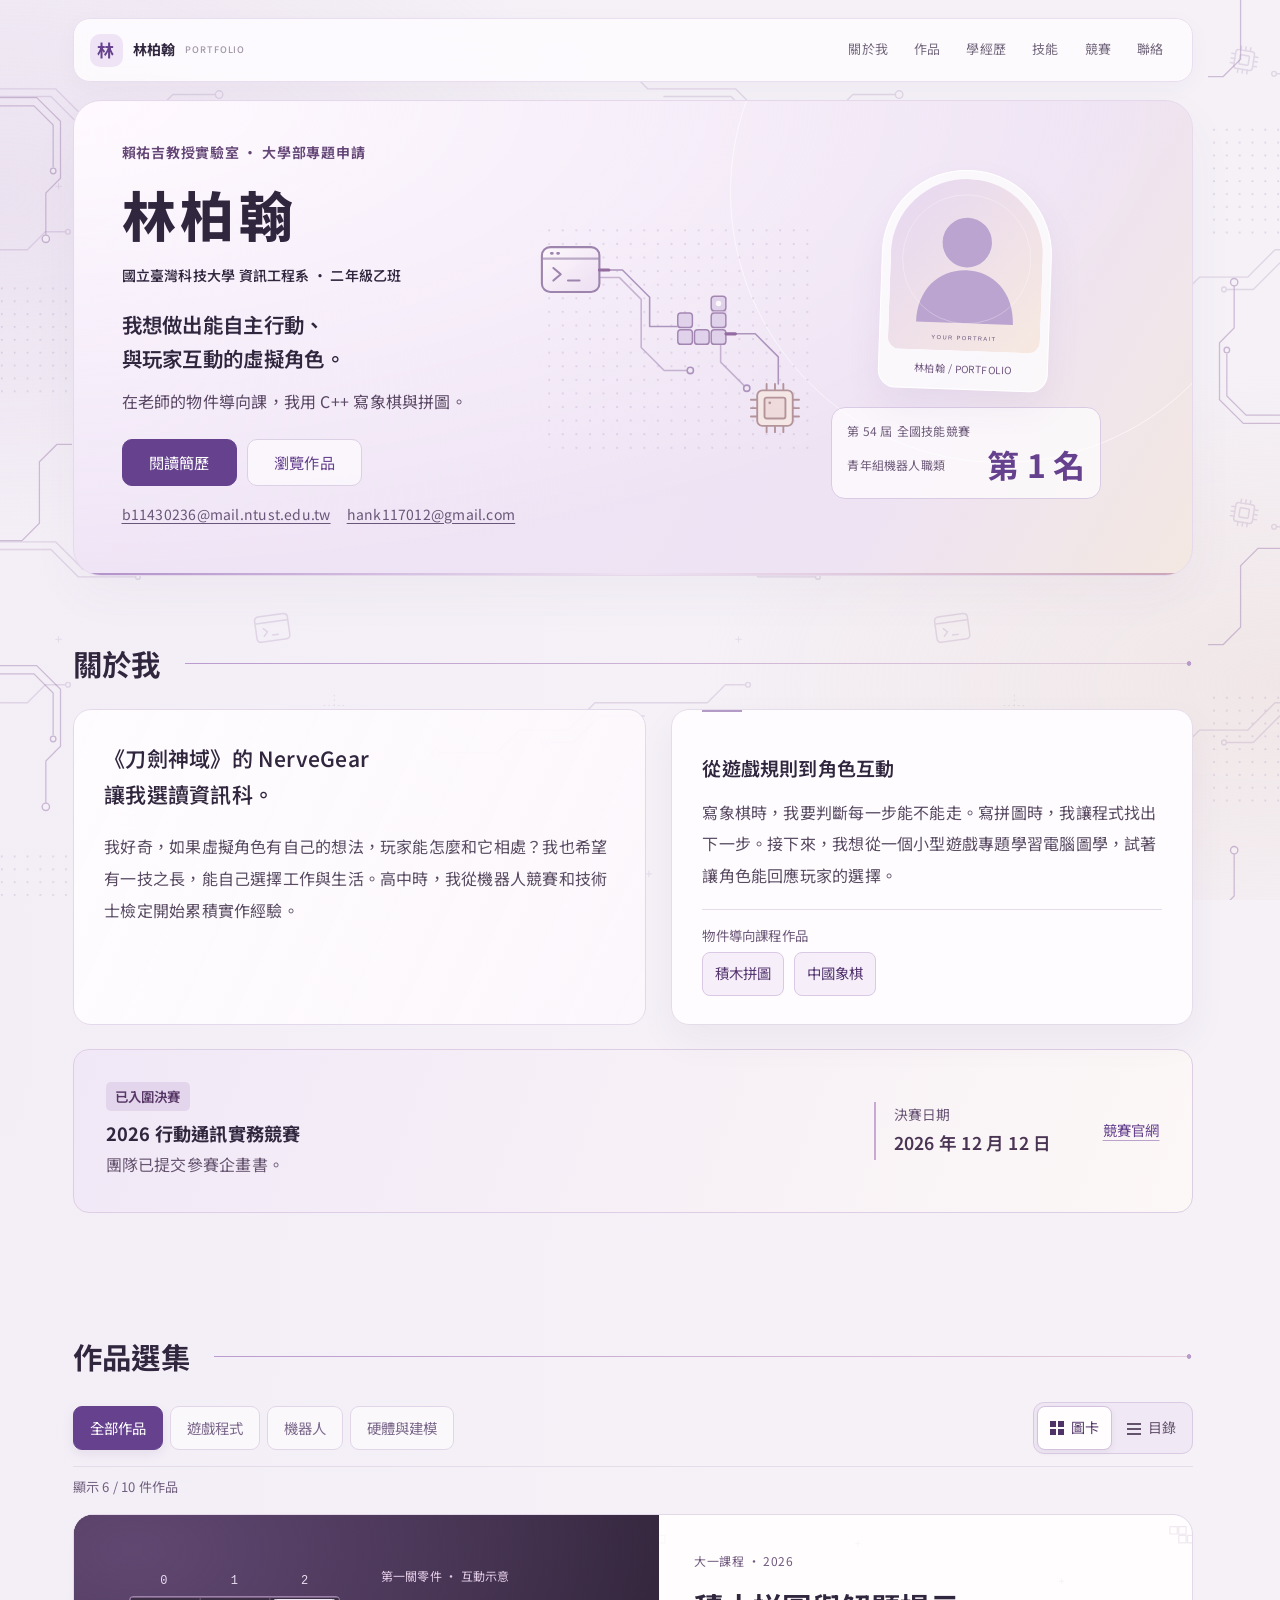
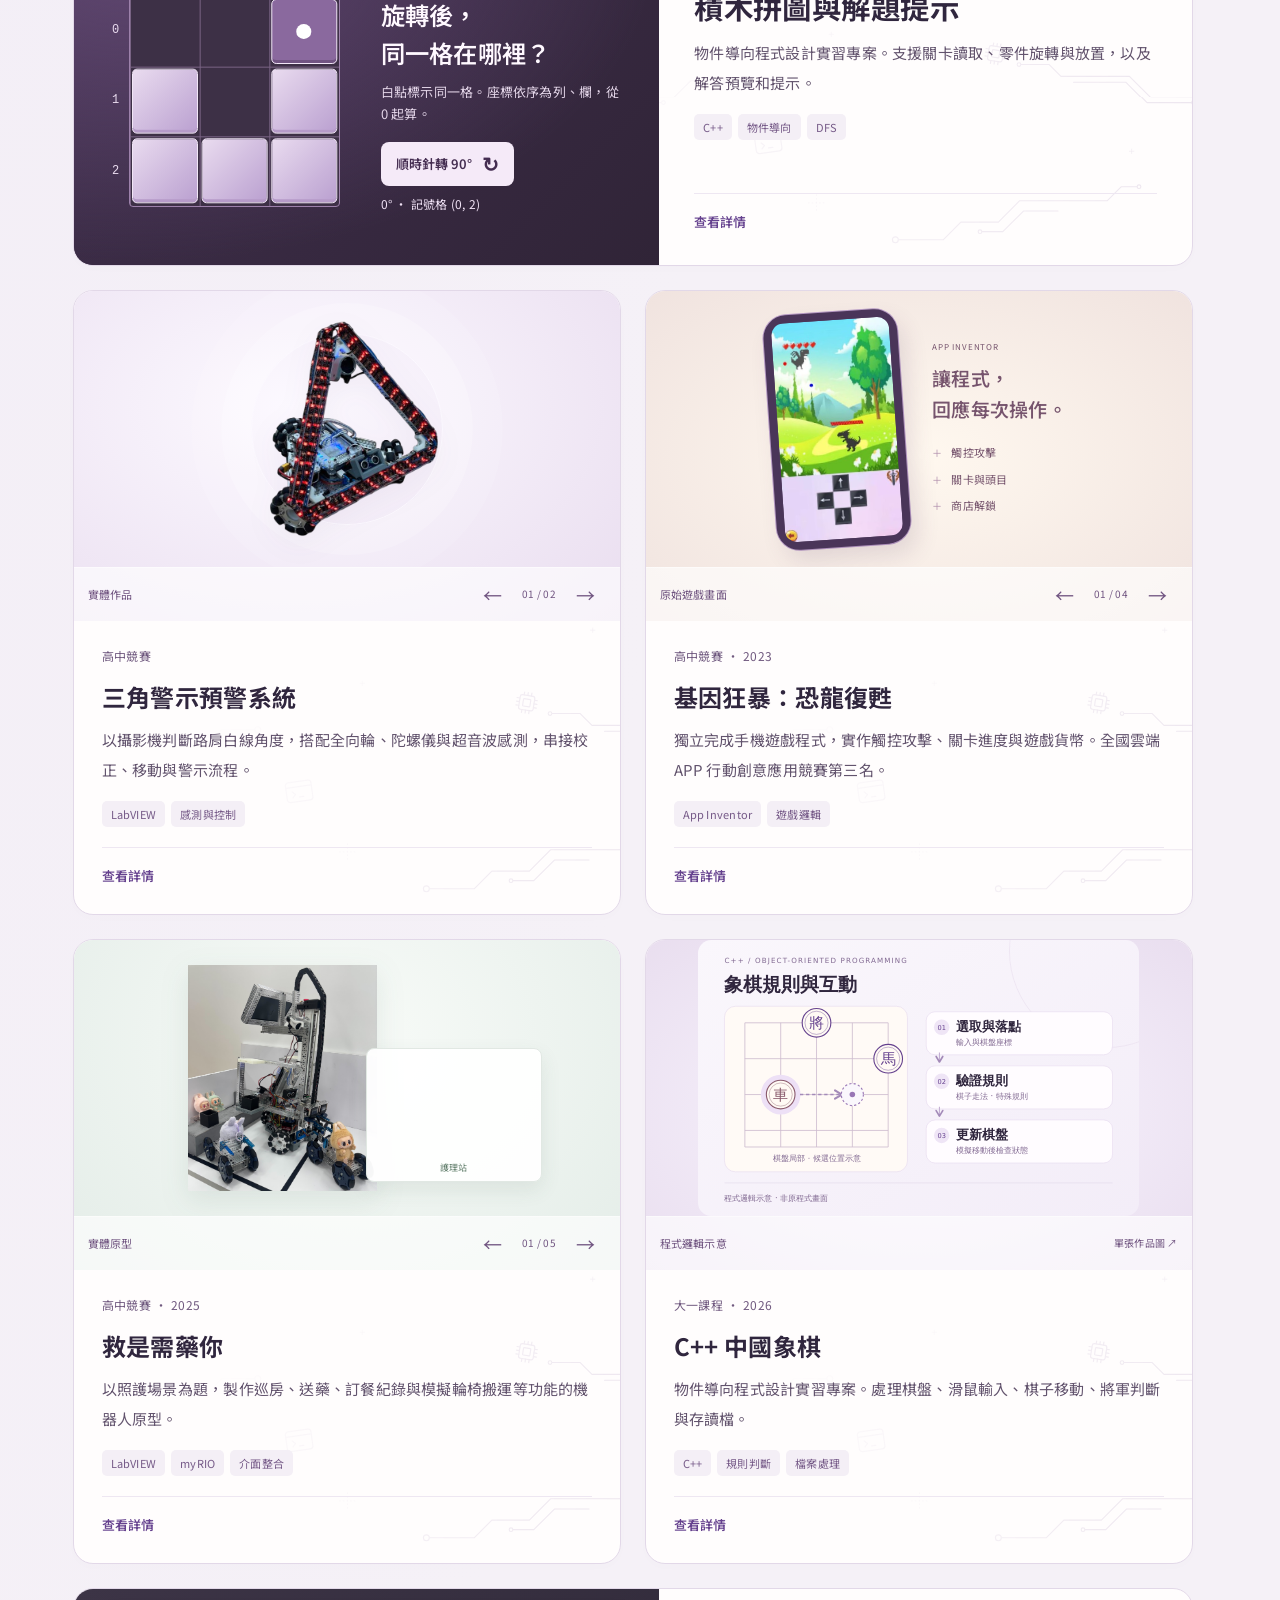
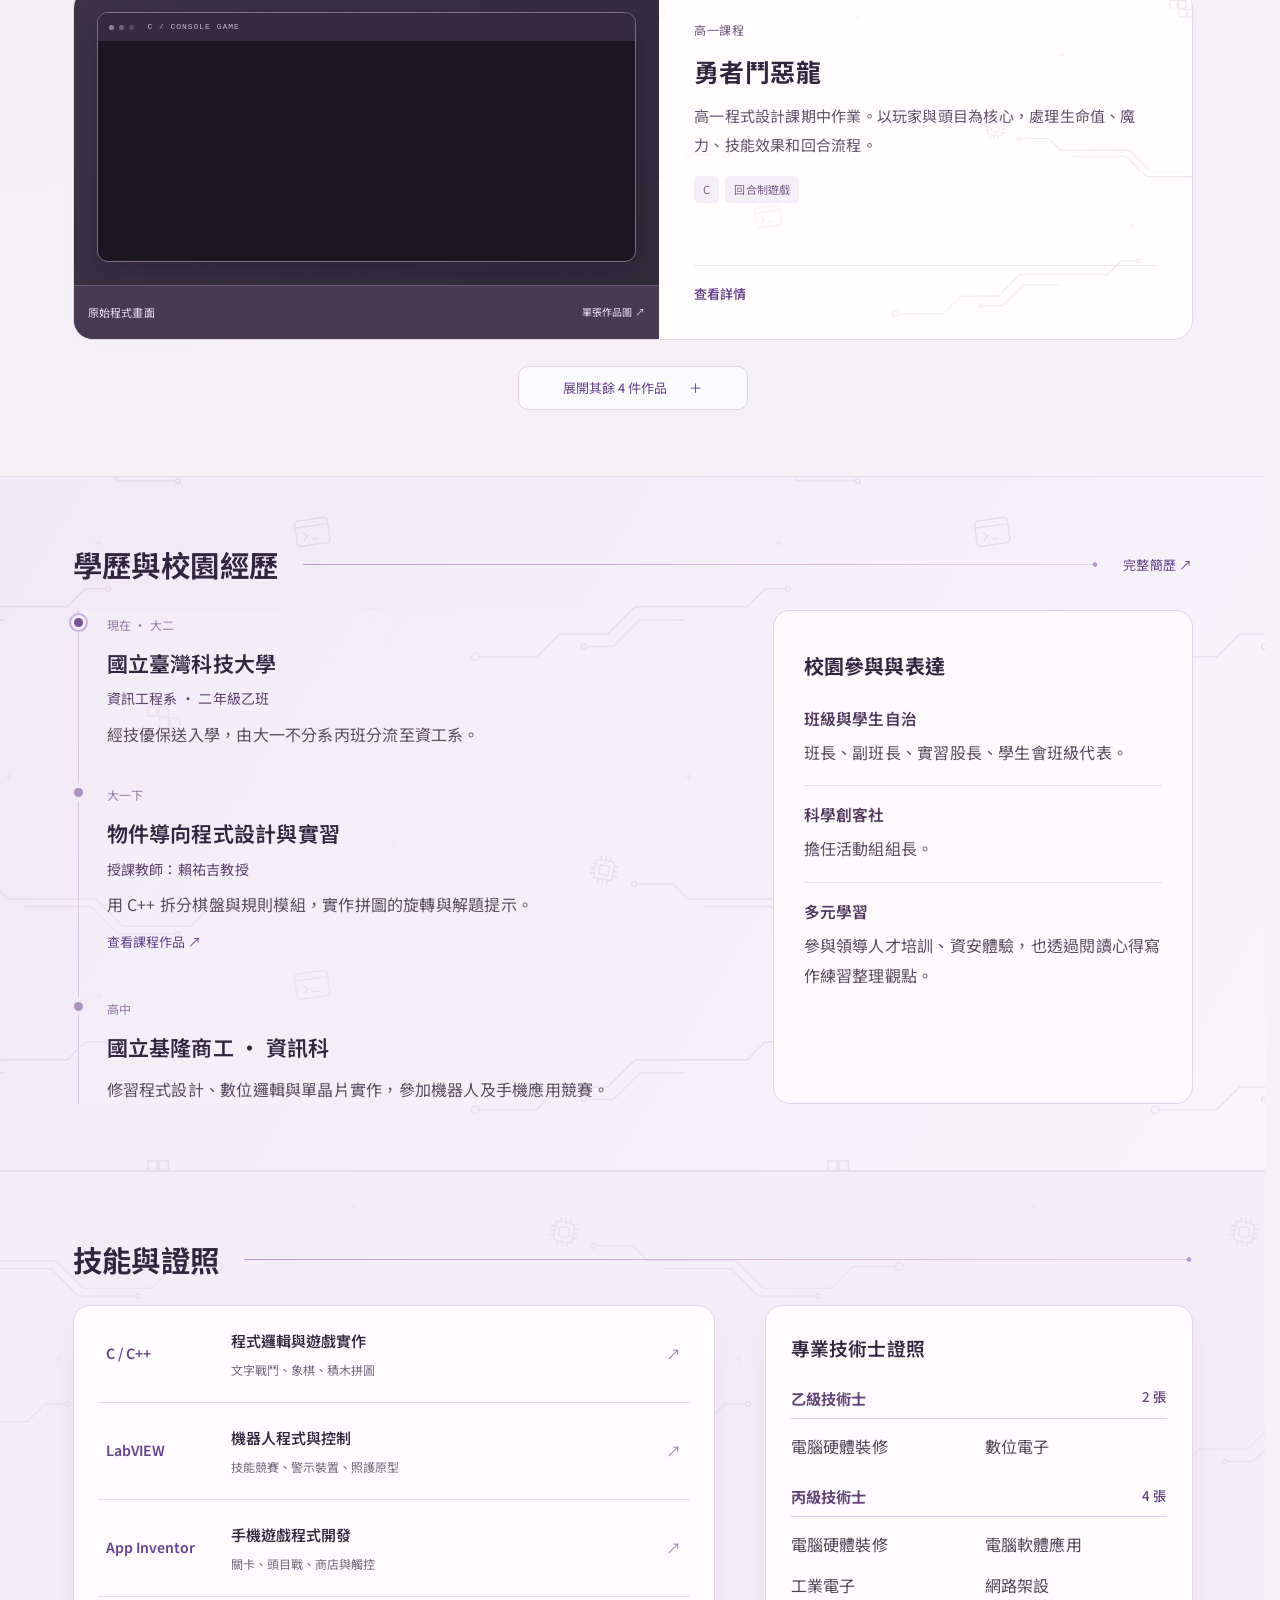
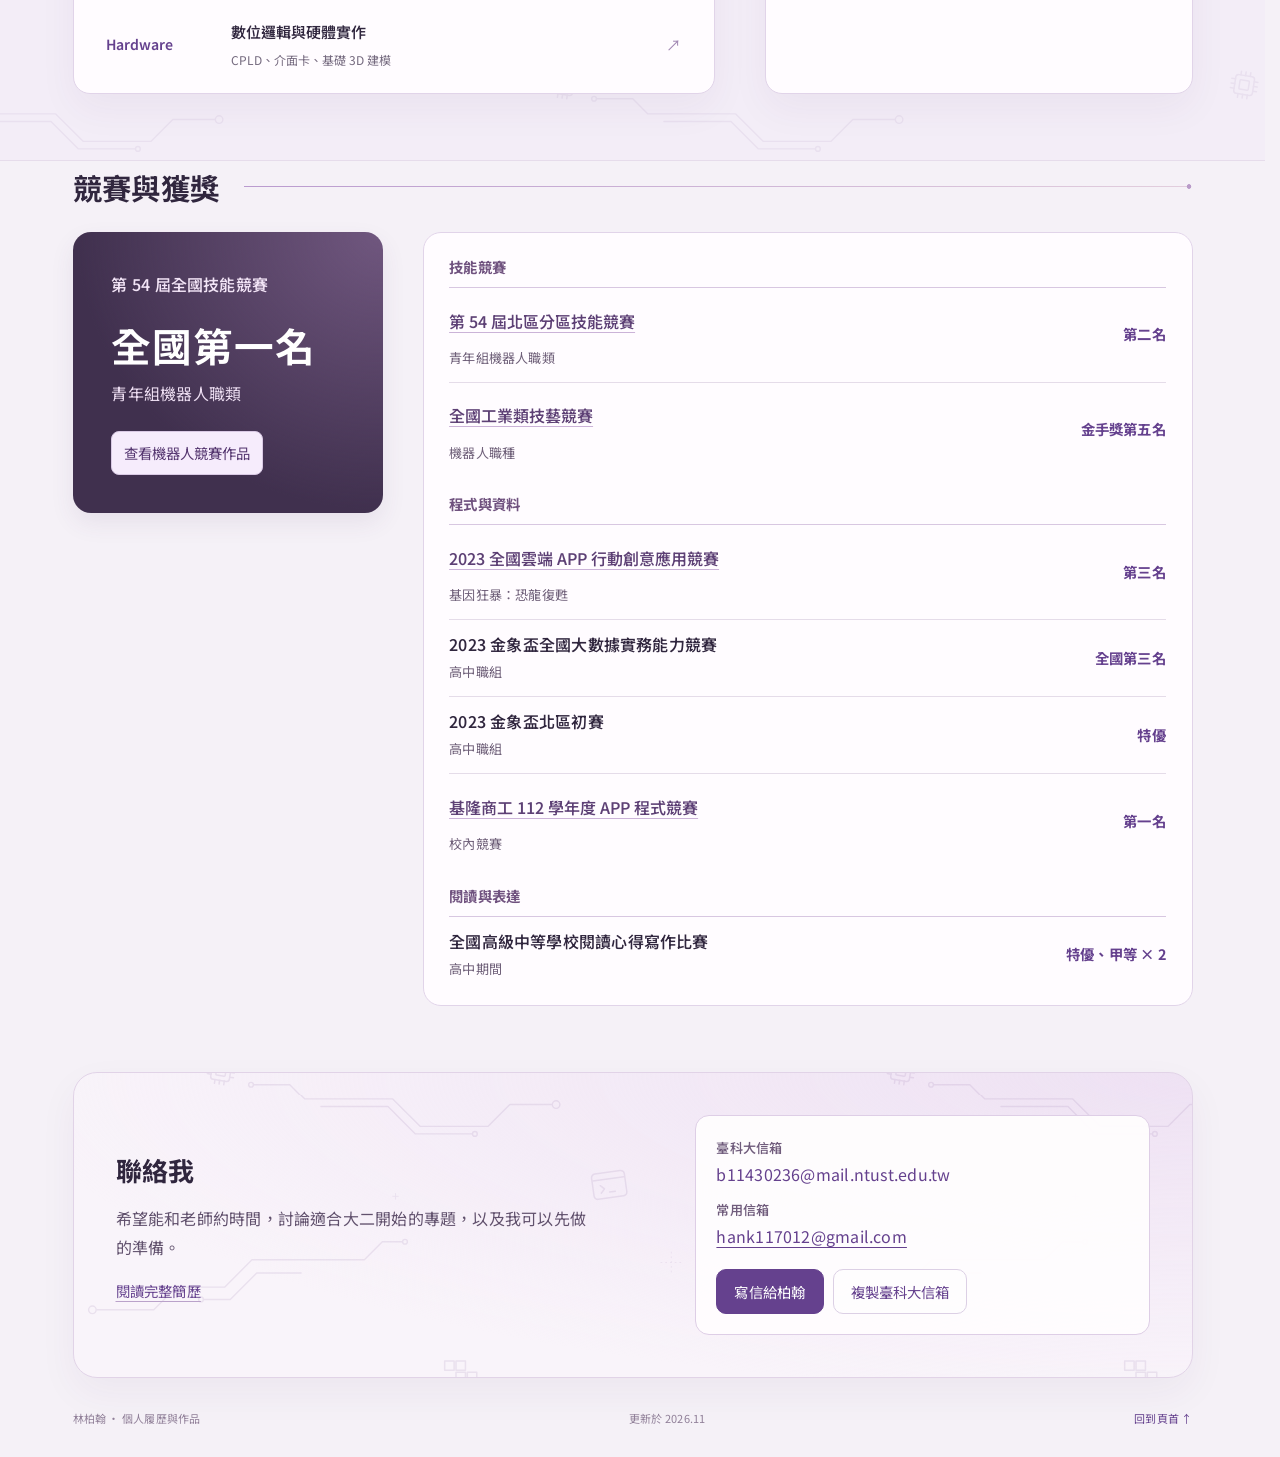
==== commit 35117f7b: "Add files via upload" ====
--- a/index.html
+++ b/index.html
@@ -1,37 +1,102 @@
-<!DOCTYPE html>
-<html lang="zh-Hant">
-<head>
-<meta charset="utf-8"><meta name="viewport" content="width=device-width,initial-scale=1">
-<title>林柏翰｜個人履歷與作品</title>
-<meta name="description" content="臺科大資工系林柏翰的履歷與作品集。從機器人競賽、C/C++ 遊戲程式，到硬體實作，記錄將想法做成作品的學習歷程。">
-<meta name="theme-color" content="#f3edf7">
-<link rel="icon" href="images/avatar.svg" type="image/svg+xml">
-<link rel="stylesheet" href="css/site.css">
-</head>
-<body>
-<a class="skip-link" href="#main">跳到主要內容</a>
-<div class="reading-progress" aria-hidden="true"></div>
-<header class="site-nav"><a class="brand" href="#top"><span aria-hidden="true">林</span>林柏翰<small>PORTFOLIO</small></a><nav aria-label="主要導覽"><a href="#about">關於我</a><a href="#projects">作品</a><a href="#resume">學經歷</a><a href="#skills">技能</a><a href="#awards">競賽</a><a href="#contact">聯絡</a></nav></header>
-<main id="main">
-<section class="hero shell" id="top" aria-labelledby="hero-title">
-<div class="hero-copy"><p class="eyebrow">PORTFOLIO & RESUME <span>2026</span></p><h1 id="hero-title">林柏翰</h1><p class="identity">國立臺灣科技大學<br class="mobile-break"> 資訊工程系 · 二年級乙班</p><p class="hero-statement">從遊戲的想像出發，<br>用程式與實作累積成長。</p><p class="hero-intent"><span>希望加入賴祐吉教授實驗室，</span><span>參與大學部專題學習。</span></p><div class="hero-actions"><a class="button primary" href="#projects">瀏覽作品 <span aria-hidden="true">↘</span></a><a class="button secondary" href="resume.html">閱讀簡歷 <span aria-hidden="true">↗</span></a></div><a class="hero-email" href="mailto:hank117012@gmail.com">hank117012@gmail.com <span aria-hidden="true">↗</span></a></div>
-<div class="hero-visual"><div class="portrait-frame"><img id="portrait" src="images/avatar.svg" alt="個人頭像預留位置" width="320" height="360"><span>林柏翰 / PORTFOLIO</span></div><div class="hero-award"><span>第 54 屆<span class="award-event-name">全國技能競賽</span></span><strong>第 1 名</strong><small>青年組機器人職類</small></div></div>
-<span class="hero-edition" aria-hidden="true">SELECTED WORK · LEARNING JOURNEY</span>
-</section>
-<div class="shell section" id="about"><div class="section-title reveal"><div><p class="eyebrow">01 / ABOUT</p><h2>讓興趣，累積成實作。</h2></div><p class="section-aside">從高中資訊科，到臺科大資工。</p></div>
-<div class="about-grid"><article class="about-story reveal"><p class="lead">《刀劍神域》的 NerveGear，<br>是我走進資訊領域的起點。</p><p>我嚮往能在虛擬世界裡，與具自主行為的人工智慧互動。這個想像讓我高中選讀資訊科，也讓我開始認真投入課業、競賽與技術士證照。</p><p>從 C 文字遊戲、App Inventor 到 LabVIEW 機器人，再到大學的 C++ 課程專案，我持續練習把想法拆成邏輯，讓程式產生可以觀察的結果。</p></article>
-<article class="learning-note reveal"><p class="eyebrow">NEXT CHAPTER</p><h3>目前想往前走的一步</h3><p>大一下曾修習賴祐吉教授的物件導向程式設計與實習。希望在老師指導下，從基礎學習與小型專題開始，探索遊戲程式、電腦圖學與互動相關題目。</p><div class="interest-list"><span>遊戲邏輯</span><span>圖學與互動</span><span>虛擬世界與 AI</span></div><p class="muted">這些是想持續學習的方向；目前的基礎來自課程作品與競賽實作。</p></article></div>
-<div class="current-note reveal"><span class="status"><i aria-hidden="true"></i>近期參與</span><div><h3>2026 行動通訊實務競賽</h3><p>已提交企畫書，並入圍決賽。</p></div><div class="current-date"><strong>12.12</strong><span>2026 決賽日期</span></div><a href="https://mcpc-2026-nchu.web.app/" target="_blank" rel="noopener noreferrer" class="text-link">競賽資訊 ↗</a></div>
-</div>
-<section class="shell section" id="projects" aria-labelledby="projects-title"><div class="section-title reveal"><div><p class="eyebrow">02 / SELECTED WORK</p><h2 id="projects-title">從程式，到看得見的作品。</h2></div><p class="section-aside">點開作品，看看我怎麼做。</p></div><div class="project-tools"><div class="filters" role="group" aria-label="篩選作品"><button type="button" data-filter="all" aria-pressed="true">全部作品</button><button type="button" data-filter="game" aria-pressed="false">遊戲程式</button><button type="button" data-filter="robot" aria-pressed="false">機器人</button><button type="button" data-filter="hardware" aria-pressed="false">硬體與建模</button></div><p id="filter-status" role="status" aria-live="polite"></p></div><div id="project-grid" class="project-grid"></div><div class="more-wrap"><button class="button secondary" type="button" id="show-more">展開其餘作品 <span aria-hidden="true">＋</span></button></div><noscript><p>作品互動需要 JavaScript。可先閱讀<a href="resume.html">簡歷版</a>，了解求學背景與代表成果。</p></noscript></section>
-<section class="resume-band" id="resume"><div class="shell section"><div class="section-title reveal"><div><p class="eyebrow">03 / LEARNING JOURNEY</p><h2>學習的每一步，都留下作品。</h2></div><a class="text-link" href="resume.html">完整簡歷 ↗</a></div><div class="resume-grid"><div class="timeline"><article class="timeline-item reveal"><span class="timeline-label">現在 · 大二</span><h3>國立臺灣科技大學</h3><p class="timeline-degree">資訊工程系 · 二年級乙班</p><p>大一就讀不分系，後進入資工系。現在持續累積程式能力，並參與行動通訊實務競賽。</p></article><article class="timeline-item reveal"><span class="timeline-label">大一下</span><h3>物件導向程式設計與實習</h3><p class="timeline-degree">授課教師：賴祐吉教授</p><p>以 C++ 完成象棋與積木拼圖課程專案，練習資料結構、模組拆分、規則判斷與搜尋。</p><button class="inline-button" type="button" data-open-project="puzzle">查看課程作品 ↗</button></article><article class="timeline-item reveal"><span class="timeline-label">高中</span><h3>國立基隆商工 · 資訊科</h3><p>透過程式設計、數位邏輯、可程式邏輯與單晶片課程打下基礎，再將所學帶進機器人與 APP 競賽。</p></article></div><aside class="activities reveal"><p class="eyebrow">BEYOND THE CLASSROOM</p><h3>校園參與與表達</h3><div><h4>班級與學生自治</h4><p>班長、副班長、實習股長、學生會班級代表。</p></div><div><h4>科學創客社</h4><p>擔任活動組組長。</p></div><div><h4>多元學習</h4><p>參與領導人才培訓、資安體驗與相關培訓；透過閱讀心得寫作練習整理觀點與表達。</p></div><span class="aside-mark" aria-hidden="true">LEARN<br>BUILD<br>REFINE.</span></aside></div></div></section>
-<section class="shell section" id="skills"><div class="section-title reveal"><div><p class="eyebrow">04 / SKILLS & CERTIFICATIONS</p><h2>用實際作品，說明所學。</h2></div><p class="section-aside">從工具到實作，持續累積。</p></div><div class="skills-layout"><div class="skill-links"><button type="button" data-open-project="puzzle" class="skill-item reveal"><span class="skill-code">C / C++</span><span><strong>程式邏輯與遊戲實作</strong><small>文字戰鬥、象棋、積木拼圖</small></span><span aria-hidden="true">↗</span></button><button type="button" data-open-project="triangle" class="skill-item reveal"><span class="skill-code">LabVIEW</span><span><strong>機器人程式與控制</strong><small>技能競賽、警示裝置、照護原型</small></span><span aria-hidden="true">↗</span></button><button type="button" data-open-project="app" class="skill-item reveal"><span class="skill-code">App Inventor</span><span><strong>手機遊戲程式開發</strong><small>關卡、頭目戰、商店與觸控</small></span><span aria-hidden="true">↗</span></button><button type="button" data-open-project="dice" class="skill-item reveal"><span class="skill-code">Hardware</span><span><strong>數位邏輯與硬體實作</strong><small>CPLD、介面卡、基礎 3D 建模</small></span><span aria-hidden="true">↗</span></button></div><div class="cert-panel reveal"><div class="cert-heading"><h3>專業技術士證照</h3><span>2 張乙級 · 4 張丙級</span></div><ul id="certificate-list"></ul></div></div></section>
-<section class="shell section" id="awards"><div class="section-title reveal"><div><p class="eyebrow">05 / HONORS</p><h2>競賽與成果紀錄。</h2></div><p class="section-aside">在實作之外，也練習面對挑戰。</p></div><div class="awards-layout"><div class="award-feature reveal"><span class="eyebrow">ROBOTICS</span><span class="award-number">01<span>全國第一名</span></span><h3>第 54 屆全國技能競賽</h3><p>青年組機器人職類</p><button class="inline-button" type="button" data-open-project="robot">閱讀競賽經驗 ↗</button></div><div class="award-rows" id="award-list"></div></div></section>
-<section class="contact shell reveal" id="contact"><div><p class="eyebrow">06 / CONTACT</p><h2>期待把下一個問題，<br>做成下一個作品。</h2><p>希望有機會向賴祐吉教授請教，從大學部專題開始更深入地學習。</p></div><div class="contact-actions"><a href="mailto:hank117012@gmail.com" class="contact-email">hank117012@gmail.com <span aria-hidden="true">↗</span></a><div class="contact-buttons"><button type="button" class="button secondary" id="copy-email">複製 Email</button><a href="resume.html" class="button secondary">簡歷／列印版 ↗</a></div><p id="phone-row" hidden>手機 <span id="phone-value"></span></p><p id="github-row" hidden><a id="github-link" rel="noopener noreferrer" target="_blank">GitHub ↗</a></p></div></section>
-</main>
-<footer class="shell site-footer"><span>林柏翰 · 個人履歷與作品</span><span>更新於 2026.11</span><a href="#top">回到頁首 ↑</a></footer>
-<div id="toast" role="status" aria-live="polite"></div>
-<dialog id="project-dialog" aria-labelledby="detail-title"><div class="dialog-toolbar"><span class="eyebrow">PROJECT NOTES</span><button type="button" class="close-button" data-close="project-dialog" aria-label="關閉作品詳情">關閉 ×</button></div><div id="detail-content"></div></dialog>
-<dialog id="image-dialog" aria-labelledby="image-title"><div class="dialog-toolbar"><h2 id="image-title">作品圖片</h2><button type="button" class="close-button" data-close="image-dialog" aria-label="關閉放大圖片">關閉 ×</button></div><div class="lightbox-stage" aria-busy="false"><img id="large-image" alt=""><p id="image-error" hidden>圖片暫時無法載入，請切換其他圖片。</p></div><div class="lightbox-controls"><button type="button" class="button secondary" id="previous-image" aria-label="上一張圖片">← 上一張</button><span id="image-counter" aria-live="polite"></span><button type="button" class="button secondary" id="next-image" aria-label="下一張圖片">下一張 →</button></div></dialog>
-<script src="js/profile.js"></script><script src="js/profile-view.js"></script><script src="js/content.js"></script><script src="js/site.js"></script>
-</body></html>
+<!DOCTYPE html>
+<html lang="zh-Hant">
+<head>
+<meta charset="utf-8"><meta name="viewport" content="width=device-width,initial-scale=1">
+<title>林柏翰｜個人履歷與作品</title>
+<meta name="description" content="臺科大資工系林柏翰的大學部專題申請履歷。收錄物件導向課程作品、機器人競賽程式與個人學經歷。">
+<meta name="theme-color" content="#f3edf7">
+<link rel="icon" href="images/avatar.svg" type="image/svg+xml">
+<link rel="stylesheet" href="css/site.css">
+<link rel="stylesheet" href="css/gallery.css">
+<link rel="stylesheet" href="css/background.css">
+<link rel="stylesheet" href="css/collection.css">
+<link rel="stylesheet" href="css/profile-sections.css">
+<link rel="preload" href="assets/NotoSansTC.ttf" as="font" type="font/ttf" crossorigin>
+</head>
+<body>
+<div class="gallery-backdrop" aria-hidden="true"><span class="field-pattern" aria-hidden="true"></span></div>
+<a class="skip-link" href="#main">跳到主要內容</a>
+<div class="reading-progress" aria-hidden="true"></div>
+<header class="site-nav"><a class="brand" href="#top"><span aria-hidden="true">林</span>林柏翰<small>PORTFOLIO</small></a><nav aria-label="主要導覽"><a href="#about">關於我</a><a href="#projects">作品</a><a href="#resume">學經歷</a><a href="#skills">技能</a><a href="#awards">競賽</a><a href="#contact">聯絡</a></nav></header>
+<main id="main">
+<section class="hero shell" id="top" aria-labelledby="hero-title">
+<div class="hero-circuit" aria-hidden="true">
+  <svg viewBox="0 0 310 260" fill="none" focusable="false" stroke-linecap="round" stroke-linejoin="round">
+    <defs><path id="logic-wire" d="M75 65H97L123 91V119H150M196 126H224L246 148V174"/></defs>
+    <use href="#logic-wire" stroke="#a085b2" stroke-width="1.5"/>
+    <use class="circuit-signal" href="#logic-wire" stroke="#825490" stroke-width="3"/>
+  </svg>
+</div>
+<div class="hero-copy">
+  <p class="eyebrow">賴祐吉教授實驗室 · 大學部專題申請</p>
+  <h1 id="hero-title">林柏翰</h1>
+  <p class="identity">國立臺灣科技大學<br class="mobile-break"> 資訊工程系 · 二年級乙班</p>
+  <p class="hero-statement">我想做出能自主行動、<br>與玩家互動的虛擬角色。</p>
+  <p class="hero-intent"><span>在老師的物件導向課，</span><span>我用 C++ 寫象棋與拼圖。</span></p>
+  <div class="hero-actions"><a class="button primary" href="resume.html">閱讀簡歷</a><a class="button secondary" href="#projects">瀏覽作品</a></div>
+  <div class="hero-email email-pair"><a href="mailto:b11430236@mail.ntust.edu.tw">b11430236@mail.ntust.edu.tw</a><a href="mailto:hank117012@gmail.com">hank117012@gmail.com</a></div>
+</div>
+<div class="hero-visual"><div class="portrait-frame"><img id="portrait" src="images/avatar.svg" alt="個人頭像預留位置" width="320" height="360"><span>林柏翰 / PORTFOLIO</span></div><div class="hero-award"><span>第 54 屆<span class="award-event-name">全國技能競賽</span></span><strong>第 1 名</strong><small>青年組機器人職類</small></div></div>
+
+</section>
+<section class="shell section" id="about" aria-labelledby="about-title"><div class="section-title reveal"><div><h2 id="about-title">關於我</h2></div></div>
+<div class="about-grid">
+  <article class="about-story reveal">
+    <p class="lead">《刀劍神域》的 NerveGear<br>讓我選讀資訊科。</p>
+    <p>我好奇，如果虛擬角色有自己的想法，玩家能怎麼和它相處？我也希望有一技之長，能自己選擇工作與生活。高中時，我從機器人競賽和技術士檢定開始累積實作經驗。</p>
+  </article>
+  <article class="learning-note reveal">
+    <h3>從遊戲規則到角色互動</h3>
+    <p>寫象棋時，我要判斷每一步能不能走。寫拼圖時，我讓程式找出下一步。接下來，我想從一個小型遊戲專題學習電腦圖學，試著讓角色能回應玩家的選擇。</p>
+    <div class="course-links" aria-label="物件導向課程作品">
+      <p>物件導向課程作品</p>
+      <button type="button" data-open-project="puzzle">積木拼圖</button>
+      <button type="button" data-open-project="chess">中國象棋</button>
+    </div>
+  </article>
+</div>
+<article class="competition-note reveal">
+  <div class="competition-copy"><p class="competition-status">已入圍決賽</p><h3>2026 行動通訊實務競賽</h3><p>團隊已提交參賽企畫書。</p></div>
+  <div class="competition-date"><span>決賽日期</span><time datetime="2026-12-12">2026 年 12 月 12 日</time></div>
+  <a class="text-link" href="https://mcpc-2026-nchu.web.app/" target="_blank" rel="noopener noreferrer">競賽官網</a>
+</article>
+</section>
+<section class="shell section" id="projects" aria-labelledby="projects-title"><div class="section-title reveal"><div><h2 id="projects-title">作品選集</h2></div></div><div class="project-tools"><div class="filters" role="group" aria-label="篩選作品"><button type="button" data-filter="all" aria-pressed="true">全部作品</button><button type="button" data-filter="game" aria-pressed="false">遊戲程式</button><button type="button" data-filter="robot" aria-pressed="false">機器人</button><button type="button" data-filter="hardware" aria-pressed="false">硬體與建模</button></div><div class="view-picker" role="group" aria-label="作品呈現方式">
+  <button type="button" data-view="cards" aria-pressed="true" aria-controls="project-grid"><span class="view-icon icon-cards" aria-hidden="true"></span>圖卡</button>
+  <button type="button" data-view="catalog" aria-pressed="false" aria-controls="project-grid"><span class="view-icon icon-catalog" aria-hidden="true"></span>目錄</button>
+</div></div><p id="filter-status" role="status" aria-live="polite"></p><div id="project-grid" class="project-grid"></div><div class="more-wrap"><button class="button secondary" type="button" id="show-more">展開其餘作品 <span aria-hidden="true">＋</span></button></div><noscript><p>作品互動需要 JavaScript。可先閱讀<a href="resume.html">簡歷版</a>，了解求學背景與代表成果。</p></noscript></section>
+<section class="resume-band" id="resume"><span class="field-pattern" aria-hidden="true"></span><div class="shell section"><div class="section-title reveal"><div><h2>學歷與校園經歷</h2></div><a class="text-link" href="resume.html">完整簡歷 ↗</a></div><div class="resume-grid"><div class="timeline"><article class="timeline-item reveal" aria-current="step"><span class="timeline-label">現在 · 大二</span><h3>國立臺灣科技大學</h3><p class="timeline-degree">資訊工程系 · 二年級乙班</p><p>經技優保送入學，由大一不分系丙班分流至資工系。</p></article><article class="timeline-item reveal"><span class="timeline-label">大一下</span><h3>物件導向程式設計與實習</h3><p class="timeline-degree">授課教師：賴祐吉教授</p><p>用 C++ 拆分棋盤與規則模組，實作拼圖的旋轉與解題提示。</p><button class="inline-button" type="button" data-open-project="puzzle">查看課程作品 ↗</button></article><article class="timeline-item reveal"><span class="timeline-label">高中</span><h3>國立基隆商工 · 資訊科</h3><p>修習程式設計、數位邏輯與單晶片實作，參加機器人及手機應用競賽。</p></article></div><aside class="activities reveal"><h3>校園參與與表達</h3><div><h4>班級與學生自治</h4><p>班長、副班長、實習股長、學生會班級代表。</p></div><div><h4>科學創客社</h4><p>擔任活動組組長。</p></div><div><h4>多元學習</h4><p>參與領導人才培訓、資安體驗，也透過閱讀心得寫作練習整理觀點。</p></div></aside></div></div></section>
+<section class="skills-band" id="skills" aria-labelledby="skills-title"><span class="field-pattern" aria-hidden="true"></span><div class="shell section"><div class="section-title reveal"><div><h2 id="skills-title">技能與證照</h2></div></div><div class="skills-layout"><div class="skill-links"><button type="button" data-open-project="puzzle" class="skill-item reveal"><span class="skill-code">C / C++</span><span><strong>程式邏輯與遊戲實作</strong><small>文字戰鬥、象棋、積木拼圖</small></span><span aria-hidden="true">↗</span></button><button type="button" data-open-project="triangle" class="skill-item reveal"><span class="skill-code">LabVIEW</span><span><strong>機器人程式與控制</strong><small>技能競賽、警示裝置、照護原型</small></span><span aria-hidden="true">↗</span></button><button type="button" data-open-project="app" class="skill-item reveal"><span class="skill-code">App Inventor</span><span><strong>手機遊戲程式開發</strong><small>關卡、頭目戰、商店與觸控</small></span><span aria-hidden="true">↗</span></button><button type="button" data-open-project="dice" class="skill-item reveal"><span class="skill-code">Hardware</span><span><strong>數位邏輯與硬體實作</strong><small>CPLD、介面卡、基礎 3D 建模</small></span><span aria-hidden="true">↗</span></button></div><div class="cert-panel"><div class="cert-heading"><h3>專業技術士證照</h3></div><div id="certificate-list"></div></div></div></div></section>
+<section class="shell section" id="awards"><div class="section-title reveal"><div><h2>競賽與獲獎</h2></div></div><div class="awards-layout"><article class="honor-feature reveal">
+  <h3>第 54 屆全國技能競賽</h3>
+  <strong>全國第一名</strong>
+  <p>青年組機器人職類</p>
+  <button type="button" data-open-project="robot">查看機器人競賽作品</button>
+</article><div class="award-rows" id="award-list"></div></div></section>
+<section class="contact shell reveal" id="contact"><span class="field-pattern" aria-hidden="true"></span><div class="contact-invitation"><h2>聯絡我</h2><p>希望能和老師約時間，討論適合大二開始的專題，以及我可以先做的準備。</p><a class="text-link" href="resume.html">閱讀完整簡歷</a></div>
+<div class="contact-actions"><div class="mail-choice"><span>臺科大信箱</span><a class="contact-email" href="mailto:b11430236@mail.ntust.edu.tw">b11430236@mail.ntust.edu.tw</a></div>
+<div class="mail-choice"><span>常用信箱</span><a href="mailto:hank117012@gmail.com">hank117012@gmail.com</a></div>
+<div class="contact-buttons"><a class="button primary" href="mailto:b11430236@mail.ntust.edu.tw?subject=大學部專題面談">寫信給柏翰</a><button type="button" class="button secondary" id="copy-email">複製臺科大信箱</button></div><p id="phone-row" hidden>手機 <span id="phone-value"></span></p><p id="github-row" hidden><a id="github-link" rel="noopener noreferrer" target="_blank">GitHub ↗</a></p></div></section>
+</main>
+<footer class="shell site-footer"><span>林柏翰 · 個人履歷與作品</span><span>更新於 2026.11</span><a href="#top">回到頁首 ↑</a></footer>
+<div id="toast" role="status" aria-live="polite"></div>
+<dialog id="project-dialog" aria-labelledby="detail-title"><div class="dialog-toolbar"><span class="detail-context"></span><a class="detail-resume-link" href="resume.html#work" hidden>回到簡歷</a><button type="button" class="close-button" data-close="project-dialog" aria-label="關閉作品詳情">關閉 ×</button></div><div id="detail-content"></div></dialog>
+<dialog id="image-dialog" aria-labelledby="image-title"><div class="dialog-toolbar"><h2 id="image-title">作品圖片</h2><button type="button" class="close-button" data-close="image-dialog" aria-label="關閉放大圖片">關閉 ×</button></div><div class="lightbox-stage" aria-busy="false"><div id="image-viewport" tabindex="0" role="region" aria-label="作品圖片，放大後可拖曳或捲動查看"><div id="image-canvas"><img id="large-image" alt="" draggable="false"></div></div><p id="image-error" hidden>圖片暫時無法載入，請切換其他圖片。</p></div><div class="image-description"><p id="image-caption"></p><p id="image-hint">點選放大，可查看圖片細節</p></div><div class="lightbox-controls"><button type="button" class="button secondary" id="previous-image" aria-label="上一張圖片">← 上一張</button><div class="image-tools"><span id="image-counter" aria-live="polite"></span><button type="button" id="zoom-image" aria-pressed="false">放大 2×</button></div><button type="button" class="button secondary" id="next-image" aria-label="下一張圖片">下一張 →</button></div></dialog>
+<template id="rotation-template">
+  <div class="rotation-exhibit">
+    <div class="rotation-illustration" aria-hidden="true">
+      <div class="axis-columns"><span>0</span><span>1</span><span>2</span></div>
+      <div class="axis-rows"><span>0</span><span>1</span><span>2</span></div>
+      <div class="rotation-board"></div>
+    </div>
+    <div class="rotation-controls">
+      <p class="rotation-source">第一關零件 · 互動示意</p>
+      <p class="rotation-heading">旋轉後，<br>同一格在哪裡？</p>
+      <p class="rotation-key">白點標示同一格。座標依序為列、欄，從 0 起算。</p>
+      <button type="button" class="rotate-piece">順時針轉 90° <span aria-hidden="true">↻</span></button>
+      <output class="rotation-status" aria-live="polite" aria-atomic="true"></output>
+    </div>
+  </div>
+</template>
+<script src="js/profile.js"></script><script src="js/profile-view.js"></script><script src="js/content.js"></script><script src="js/site.js"></script><script src="js/puzzle-preview.js"></script>
+</body></html>
--- a/css/gallery.css
+++ b/css/gallery.css
@@ -0,0 +1,318 @@
+/* Gallery v1.2 — 可切換的作品圖集、清楚的閱讀層次與局部轉場。 */
+:root { --gallery-shadow:0 15px 38px #49305f0d; }
+body { background:radial-gradient(ellipse at 0 16%,#eee6f440,transparent 40%),var(--bg); }
+p { text-wrap:pretty; }
+h2,h3 { text-wrap:balance; }
+.section-title h2 { letter-spacing:.015em; }
+.section-title .eyebrow { color:#81678f; }
+.hero { box-shadow:0 18px 50px #5a3a6d0b; }
+.hero::after { height:2px; transform-origin:left; }
+.hero-copy { animation:none; }
+.site-nav { border-color:#e9deef; box-shadow:0 6px 24px #40235108; }
+.site-nav nav a { position:relative; }
+.site-nav nav a::after { content:''; position:absolute; bottom:5px; left:40%; right:40%; height:2px; background:#ad8cc7; transform:scaleX(0); transition:transform .22s; border-radius:2px; }
+.site-nav nav a.active::after { transform:scaleX(1); }
+.learning-note { box-shadow:var(--gallery-shadow); }
+.current-note { background:linear-gradient(110deg,#eee5f6,#fbf6f2); }
+.section-aside { line-height:1.8; }
+.project-tools { padding:12px 0 20px; border-bottom:1px solid var(--line); margin-bottom:28px; }
+.filters button { border-radius:9px; background:#fff8; min-height:44px; }
+.filters button[aria-pressed=true] { box-shadow:0 4px 12px #65418e1a; }
+.project-card { display:flex; flex-direction:column; border-color:#e2d8e8; box-shadow:0 3px 12px #49305f03; }
+.project-card:focus-within { border-color:#b094c5; box-shadow:0 0 0 3px #e8dcf2; }
+.project-info { flex:1; padding:24px 28px 23px; }
+.project-meta { display:flex; align-items:center; gap:11px; }
+.project-number { position:static; color:#aa8fbb; font:18px/1 Georgia,serif; padding-right:11px; border-right:1px solid #e5d9ec; }
+.project-info h3 { font-size:24px; letter-spacing:.015em; margin-top:12px; font-weight:680; }
+.project-summary { color:#62536d; font-size:15px; line-height:1.95; }
+.project-tags { margin-bottom:20px; }
+.project-open { margin-top:auto; padding-top:16px; }
+.project-tags + .project-open { margin-top:auto; }
+.project-open>span { display:grid; place-items:center; border:1px solid #e0d1ea; background:#f6effa; width:27px; height:27px; border-radius:50%; font-size:14px; }
+.project-card .project-cover { display:flex; flex-direction:column; align-items:stretch; justify-content:flex-start; padding:0; height:330px; min-height:0; flex-shrink:0; }
+.project-card:is(.featured,.last-wide) .project-cover { height:100%; min-height:350px; }
+.media-stage { flex:1; width:100%; position:relative; min-height:0; display:flex; align-items:center; justify-content:center; padding:25px 30px; overflow:hidden; }
+.project-card .media-stage>img,
+.project-card:is(.featured,.last-wide) .media-stage>img { position:absolute; inset:25px 30px; width:calc(100% - 60px); height:calc(100% - 50px); object-fit:contain; filter:drop-shadow(0 9px 14px #46334e0c); }
+.media-caption { position:relative; flex-shrink:0; display:flex; align-items:center; justify-content:space-between; gap:8px; min-height:54px; padding:4px 14px; background:#ffffffa8; border-top:1px solid #ffffff80; color:#705480; font-size:11px; letter-spacing:.02em; }
+.cover-caption { min-width:0; line-height:1.5; }
+.cover-navigation { display:flex; align-items:center; gap:5px; flex-shrink:0; }
+.cover-navigation button { position:relative; z-index:1; width:40px; min-height:44px; padding:0; border:1px solid transparent; border-radius:8px; background:transparent; color:inherit; font-size:19px; transition:background .2s,border-color .2s; }
+.cover-navigation button:hover { background:#ffffff9c; border-color:#d9c8e5; }
+.cover-count { min-width:43px; text-align:center; font-size:10px; letter-spacing:.03em; font-variant-numeric:tabular-nums; }
+.cover-single { font-size:10px; }
+.media-stage { transition:opacity .15s; }
+.media-stage[aria-busy=true] { opacity:.5; }
+.project-cover[data-presentation=diagram] .media-stage { padding:0; }
+.project-cover[data-presentation=diagram] .media-stage>img { inset:0; width:100%; height:100%; filter:none; }
+.project-cover[data-presentation=photo] { background:radial-gradient(ellipse at 50% 30%,#f8fbf8,#e4ede8); }
+.project-cover[data-presentation=photo] .media-stage>img { filter:drop-shadow(0 9px 12px #2c4b371a); }
+.prototype-composition { position:relative; width:100%; height:100%; max-width:390px; }
+.project-card .prototype-composition>img { position:absolute; inset:0 auto 0 7%; width:53%; height:100%; object-fit:contain; filter:drop-shadow(0 9px 14px #2c4b371a); }
+.interface-inset { position:absolute; right:0; bottom:9px; width:45%; padding:5px; background:#fffffff5; border:1px solid #e1e8e3; border-radius:8px; box-shadow:0 8px 20px #405d4519; }
+.project-card .interface-inset img { position:static; width:100%; height:auto; max-height:125px; object-fit:contain; transform:none; filter:none; border-radius:3px; }
+.interface-inset>span { display:block; text-align:center; color:#64806e; font-size:9px; line-height:1.7; margin:4px 0 1px; }
+.project-cover[data-presentation=object] { background:radial-gradient(ellipse at 40% 35%,#fcf9ff,#e9ddef); }
+.project-cover[data-presentation=object] .media-stage::before { content:''; position:absolute; width:190px; height:190px; border:1px solid #fcf9ff; border-radius:50%; box-shadow:0 0 0 30px #ffffff2e,0 0 0 60px #ffffff17; }
+.project-cover[data-presentation=interface] .media-stage>img { inset:16px 20px; width:calc(100% - 40px); height:calc(100% - 32px); }
+.phone-composition { width:100%; max-width:370px; height:100%; display:flex; justify-content:center; align-items:center; gap:28px; }
+.device-frame { flex-shrink:0; height:235px; width:134px; border:6px solid #4a3559; border-radius:23px; background:#4a3559; padding:2px; box-shadow:7px 12px 22px #5a3a5c23,0 0 0 1px #b89cc6; transform:rotate(-4deg); transition:transform .45s var(--ease); overflow:hidden; }
+.project-card .device-frame img,
+.project-card:is(.featured,.last-wide) .device-frame img { position:static; width:100%; height:100%; max-width:100%; object-fit:contain; border-radius:12px; filter:none; transform:none; }
+.phone-note { color:#76546d; }
+.phone-note small { display:block; font-size:8px; letter-spacing:.1em; margin-bottom:9px; }
+.phone-note strong { display:block; font-size:19px; line-height:1.6; font-weight:550; margin-bottom:15px; }
+.phone-note>span { display:block; font-size:11px; padding:3px 0; }
+.phone-note>span::before { content:'＋'; font-size:10px; margin-right:9px; color:#ad8caa; }
+.project-cover[data-presentation=terminal] .media-stage { padding:23px; }
+.terminal-window { position:absolute; inset:23px; display:flex; flex-direction:column; align-items:center; border:1px solid #7e6c8c; border-radius:11px; background:#1b1720; overflow:hidden; box-shadow:0 10px 23px #100a1b35; }
+.terminal-title { flex-shrink:0; width:100%; height:28px; display:flex; align-items:center; gap:5px; padding:0 11px; background:#342b3f; }
+.terminal-title i { width:5px; height:5px; border-radius:50%; background:#bca7c9; opacity:.7; }
+.terminal-title i:nth-child(2) { opacity:.45; }.terminal-title i:nth-child(3) { opacity:.25; }
+.terminal-title span { margin-left:9px; font:8px/1.2 monospace; letter-spacing:.12em; color:#c4b3d0; }
+.project-card .terminal-window img,
+.project-card:is(.featured,.last-wide) .terminal-window img { position:static; min-height:0; flex:1; height:calc(100% - 28px); width:100%; object-fit:contain; padding:9px; border-radius:0; box-shadow:none; filter:none; transform:none; }
+.project-cover[data-presentation=terminal] .media-caption { background:#473b54; color:#ece0f5; border-color:#665773; }
+.skill-item { border-radius:10px 10px 0 0; transition:background .22s, padding .22s; }
+.cert-panel { box-shadow:var(--gallery-shadow); }
+.cert-panel li { padding-block:14px; }
+.award-feature { background:radial-gradient(ellipse at 20% 0,#f8f2fd,#eadff3); overflow:hidden; }
+.award-feature::after { content:''; width:190px; height:190px; border:1px solid #ffffff9e; border-radius:50%; position:absolute; right:-120px; bottom:-60px; pointer-events:none; }
+.award-row { transition:background .22s; }
+.contact { box-shadow:var(--gallery-shadow); }
+.contact-email { transition:color .2s,border-color .2s; }
+.contact-email:hover { color:#573071; border-bottom-color:#b593ce; }
+/* 圖片詳情：圖片資訊離開圖面，工具和縮圖各有明確位置。 */
+dialog { overscroll-behavior:contain; }
+#project-dialog { scrollbar-gutter:stable; max-height:94dvh; }
+.detail-header { padding-top:25px; }
+.detail-header h2 { letter-spacing:.02em; font-size:32px; line-height:1.5; }
+.detail-header>.eyebrow { display:flex; align-items:center; gap:13px; }
+.detail-header>.eyebrow span { border-left:1px solid #dacbe4; padding-left:13px; letter-spacing:.035em; font-weight:500; }
+.detail-subtitle { font-size:15px; color:#675771; line-height:1.85; }
+.detail-tools { display:flex; flex-wrap:wrap; gap:6px; margin-top:14px; }
+.detail-tools span { font-size:11px; line-height:1.7; color:#765489; border:1px solid #e5d9ed; border-radius:5px; padding:3px 9px; background:#f6f0fa; }
+.detail-layout { grid-template-rows:auto 1fr; row-gap:23px; }
+.detail-gallery { grid-column:1; grid-row:1 / span 2; }
+.detail-layout>.contribution { grid-column:2; grid-row:1; margin-bottom:0; }
+.detail-copy { grid-column:2; grid-row:2; }
+.detail-main-image { height:clamp(270px,36dvh,360px); padding:20px; background:radial-gradient(ellipse at 50% 30%,#fbf7fe,#eee5f4); border-radius:13px 13px 0 0; border-bottom:0; transition:background .2s; }
+.detail-gallery[data-media-kind=interface] .detail-main-image { background:#f1eff3; }
+.detail-gallery[data-media-kind=terminal] .detail-main-image { background:#29222f; }
+.detail-gallery[data-media-kind=photo] .detail-main-image { background:radial-gradient(ellipse at center,#fbfcf9,#e8eee9); }
+.detail-gallery[data-media-kind=phone] .detail-main-image { background:radial-gradient(ellipse at center,#fffbf6,#f2e6e3); }
+.detail-gallery[data-media-kind=diagram] .detail-main-image { padding:0; }
+.detail-main-image>span { bottom:10px; right:10px; background:#fffcffed; box-shadow:0 3px 10px #63437910; }
+.gallery-toolbar { display:flex; align-items:center; gap:10px; padding:6px 10px 6px 14px; min-height:54px; border:1px solid #e7dcee; border-top:0; border-radius:0 0 11px 11px; background:#f7f1fb; font-size:11px; color:#70557f; }
+.gallery-toolbar>span:first-child { color:var(--accent); font-variant-numeric:tabular-nums; letter-spacing:.06em; }
+.gallery-toolbar>div { margin-left:auto; display:flex; gap:5px; }
+.gallery-toolbar button { width:40px; min-height:44px; border:1px solid #ded0e8; border-radius:7px; background:#fffafd; font-size:17px; }
+.gallery-toolbar .gallery-zoom { width:auto; padding:0 11px; font-size:11px; white-space:nowrap; background:#e9dcf3; color:var(--accent); }
+.gallery-toolbar button:hover { background:#eee1f7; }
+.detail-image-caption { font-size:12px; color:#6e587c; margin:13px 2px; line-height:1.85; }
+.detail-thumbnails { gap:9px; padding:3px 2px 10px; scrollbar-width:thin; scrollbar-color:#cfbbdd transparent; }
+.detail-thumbnails button { display:flex; flex-direction:column; width:82px; height:88px; padding:4px; gap:3px; border-radius:9px; background:#f4edf8; transition:background .2s,border-color .2s; }
+.detail-thumbnails img { height:56px; width:100%; background:#eee6f3; border-radius:4px; }
+.detail-thumbnails button>span { font-size:10px; line-height:1.6; white-space:nowrap; color:#81638f; }
+.detail-thumbnails button[aria-pressed=true] { border-color:#9a74b6; background:#eadef2; }
+.detail-copy { font-size:15px; line-height:1.95; }
+.contribution { padding:19px 20px; background:linear-gradient(120deg,#eee4f6,#f6f0fa); }
+.contribution p { font-size:15px; line-height:1.95; color:#594566; }
+.detail-step p { color:#62526d; }
+.detail-step { padding-bottom:18px; }
+.detail-step h3 { font-weight:600; }
+.detail-note { color:#7e6a8c; }
+.dialog-end { position:sticky; bottom:0; z-index:1; background:#f8f3fbf2; backdrop-filter:blur(10px); }
+/* 大圖：全圖／2 倍檢視，保留原始像素與圖說。 */
+#image-dialog { max-height:94dvh; overflow:auto; }
+.lightbox-stage { height:clamp(230px,57dvh,650px); min-height:0; padding:0; overflow:hidden; background:radial-gradient(ellipse at center,#fbf8fe,#ebe2f1); }
+#image-viewport { width:100%; height:100%; overflow:auto; overscroll-behavior:contain; scrollbar-color:#bda4cd #e9dfef; touch-action:pan-y pinch-zoom; }
+#image-canvas { width:100%; height:100%; min-width:100%; min-height:100%; display:flex; align-items:center; justify-content:center; padding:20px; box-sizing:border-box; }
+#large-image { flex-shrink:0; max-width:100%; max-height:100%; object-fit:contain; user-select:none; }
+#image-viewport.zoomed { cursor:grab; touch-action:pan-x pan-y; }
+#image-viewport.dragging { cursor:grabbing; }
+.lightbox-stage[aria-busy=true]::after { content:''; position:absolute; top:calc(50% - 12px); left:calc(50% - 12px); width:24px; height:24px; border:2px solid #d2bcdf; border-top-color:#765195; border-radius:50%; animation:gallery-spin .8s linear infinite; pointer-events:none; }
+#image-error { position:absolute; inset:0; display:grid; place-items:center; background:#f0e8f5; }
+.image-description { padding:13px 24px 0; }
+#image-caption { font-size:13px; color:#6c567d; line-height:1.7; }
+#image-hint { font-size:11px; color:#95849f; margin-top:4px; }
+.lightbox-controls { padding-top:10px; }
+.image-tools { display:flex; align-items:center; gap:17px; }
+#image-counter { font:12px/1.5 'Gallery Sans',sans-serif; color:#887094; font-variant-numeric:tabular-nums; white-space:nowrap; }
+#zoom-image { min-height:42px; padding:8px 13px; border:1px solid #d9c7e5; background:#eee3f5; border-radius:8px; color:var(--accent); font-size:12px; white-space:nowrap; }
+#zoom-image[aria-pressed=true] { background:var(--accent); color:white; }
+#zoom-image:disabled { opacity:.5; cursor:default; }
+#image-viewport:focus-visible { outline:2px solid #a082b4; outline-offset:-3px; }
+/* 不重播已經可見的段落。由 JS 只標記一開始在畫面外的元素。 */
+.reveal-ready { opacity:0; transform:translateY(14px); transition:opacity .5s var(--ease),transform .5s var(--ease); }
+.reveal-ready.is-revealed { opacity:1; transform:none; }
+@keyframes gallery-spin { to { transform:rotate(360deg); } }
+@keyframes gallery-intro { from { opacity:.4; transform:translateY(8px); } to { opacity:1; transform:none; } }
+@keyframes gallery-line { from { transform:scaleX(0); } to { transform:scaleX(1); } }
+@media(prefers-reduced-motion:no-preference) {
+  .hero-copy>.eyebrow { animation:gallery-intro .45s var(--ease) backwards; }
+  .hero-copy>h1,.hero-copy>.identity { animation:gallery-intro .5s .05s var(--ease) backwards; }
+  .hero-copy>.hero-statement,.hero-copy>.hero-intent { animation:gallery-intro .55s .10s var(--ease) backwards; }
+  .hero-actions,.hero-email { animation:gallery-intro .55s .15s var(--ease) backwards; }
+  .hero::after { animation:gallery-line .9s .1s var(--ease) backwards; }
+}
+@media(hover:hover) and (pointer:fine) {
+  .project-card:hover { transform:translateY(-4px); box-shadow:0 17px 35px #56326913; }
+  .project-card:hover .device-frame { transform:rotate(0) translateY(-3px); }
+  .project-card:hover .project-cover:is([data-presentation=object],[data-presentation=photo],[data-presentation=board]) .media-stage>img { transform:scale(1.025); }
+  .project-card:hover .project-cover:is([data-presentation=diagram],[data-presentation=interface]) .media-stage>img { transform:none; }
+  .project-card:hover .device-frame img,.project-card:hover .terminal-window img { transform:none; }
+  .project-card:hover .interface-inset img { transform:none; }
+  .skill-item:hover { padding-left:15px; background:#fffcff; }
+  .award-row:hover { background:#ffffff65; }
+  .button:hover { transform:translateY(-1px); }
+}
+@media(max-width:960px) {
+  .project-card .project-cover { height:310px; }
+  .project-card:is(.featured,.last-wide) .project-cover { height:100%; min-height:335px; }
+  .phone-composition { gap:18px; }
+  .device-frame { height:218px; width:125px; }
+  .phone-note strong { font-size:17px; }.phone-note>span { font-size:10px; }
+  .detail-thumbnails button { width:75px; }
+}
+@media(max-width:700px) {
+  .section { padding-block:42px; }
+  .section-title { align-items:flex-start; flex-direction:column; gap:14px; }
+  .section-title .text-link { align-self:flex-start; }
+  .section-title h2 { font-size:24px; text-wrap:balance; }
+  .project-tools { padding-top:0; padding-bottom:18px; margin-bottom:22px; gap:11px; }
+  .project-card .project-cover,.project-card:is(.featured,.last-wide) .project-cover { height:320px; min-height:0; }
+  .project-card .project-info,.featured .project-info { padding:22px 24px; }
+  .project-info h3,.featured .project-info h3 { font-size:23px; }
+  .project-summary { font-size:15px; }
+  .phone-composition { gap:30px; }
+  .device-frame { height:228px; width:130px; }
+  .phone-note strong { font-size:19px; }.phone-note>span { font-size:11px; }
+  .detail-layout { grid-template-columns:minmax(0,1fr); gap:24px; }
+  .detail-layout>.contribution { grid-column:1; grid-row:1; }
+  .detail-gallery { position:static; grid-column:1; grid-row:2; }
+  .detail-copy { grid-column:1; grid-row:3; }
+  .detail-header h2 { font-size:26px; }
+  .detail-header>.eyebrow { font-size:10px; gap:9px; }
+  .detail-header>.eyebrow span { padding-left:9px; }
+  .detail-main-image { height:280px; }
+  .detail-thumbnails button { width:78px; }
+  .detail-copy { font-size:15px; }
+  .contribution { padding:16px 18px; }
+  .dialog-end { position:static; }
+  .image-description { padding:12px 16px 0; }
+  .lightbox-stage { height:52dvh; }
+  .image-tools { gap:10px; }
+  .lightbox-controls { gap:8px; padding:12px 14px 16px; }
+  .lightbox-controls .button { font-size:12px; padding:8px 10px; }
+  #zoom-image { padding:8px 10px; }
+  #image-caption { font-size:12px; }
+}
+@media(max-width:400px) {
+  .section-title h2 { font-size:22px; }
+  .project-card .project-cover,.project-card:is(.featured,.last-wide) .project-cover { height:300px; }
+  .project-card .project-info,.featured .project-info { padding:21px; }
+  .project-info h3,.featured .project-info h3 { font-size:21px; }
+  .media-stage { padding:20px; }
+  .phone-composition { gap:19px; }
+  .device-frame { height:199px; width:114px; border-width:5px; }
+  .phone-note strong { font-size:16px; margin-bottom:10px; }.phone-note>span { font-size:10px; }
+  .phone-note small { font-size:7px; }
+  .detail-main-image { height:245px; padding:13px; }
+  .gallery-toolbar { font-size:10px; gap:7px; padding-inline:10px; flex-wrap:wrap; }
+  .gallery-toolbar .gallery-actions { gap:4px; }
+  .detail-thumbnails button { width:75px; }
+  .lightbox-controls { display:grid; grid-template-columns:1fr 1fr; }
+  .image-tools { grid-column:1/-1; grid-row:1; justify-content:space-between; padding-bottom:3px; }
+  .lightbox-controls .button { width:100%; }
+  .lightbox-stage { height:47dvh; }
+  #image-canvas { padding:14px; }
+}
+@media(max-width:350px) {
+  .gallery-toolbar { display:grid; grid-template-columns:auto 1fr; }
+  .gallery-toolbar .gallery-actions { grid-column:1/-1; margin-left:0; }
+  .gallery-toolbar .gallery-zoom { margin-left:auto; }
+  .detail-header h2 { font-size:24px; }
+  .phone-composition { gap:13px; }
+}
+@media(max-height:520px) and (orientation:landscape) {
+  #image-dialog { max-height:96dvh; }
+  #image-dialog .dialog-toolbar { padding:5px 14px; }
+  .lightbox-stage { height:48dvh; }
+  .image-description { padding:6px 14px 0; }
+  #image-hint { display:none; }
+  .lightbox-controls { padding:6px 14px 9px; }
+}
+@media(hover:none) {
+  .project-card:hover { transform:none; box-shadow:0 3px 12px #49305f03; }
+  .project-card:hover .media-stage img { transform:none; }
+}
+@media(prefers-reduced-motion:reduce) {
+  .reveal-ready { opacity:1; transform:none; transition:none; }
+  .hero-copy>* { animation:none!important; }
+}
+@media print {
+  .reveal-ready { opacity:1; transform:none; }
+  .project-card .project-cover,.project-card:is(.featured,.last-wide) .project-cover { height:170px; min-height:0; }
+  .media-caption { font-size:7pt; min-height:22px; padding:3px 8px; }
+  .device-frame { height:120px; width:72px; border-width:3px; border-radius:13px; }
+  .phone-note strong { font-size:10pt; }.phone-note small,.phone-note>span { font-size:7pt; }
+  .project-card .project-info { padding:12px; }.project-info h3 { font-size:12pt; }
+}
+
+/* 課程作品展台 */
+#projects { padding-top:clamp(34px,4.4vw,64px); }
+.section-title { align-items:center; margin-bottom:24px; }
+.section-title h2 { margin:0; font-size:clamp(24px,2.3vw,32px); line-height:1.45; font-weight:660; }
+.section-title::after { content:""; flex:1; height:1px; background:var(--line); }
+.section-title .text-link { order:1; }
+#projects .project-tools { padding-top:0; margin-bottom:20px; }
+.project-meta { color:#70597f; font-size:12px; }
+.featured .project-info h3 { font-size:clamp(22px,2.3vw,32px); }
+#work-puzzle .project-info { justify-content:center; }
+.project-cover.interactive-cover { background:#342741; color:#fff9ff; }
+.interactive-cover .media-stage {
+  padding:0;
+  background:radial-gradient(ellipse at 10% 10%,#604771 0,transparent 70%),linear-gradient(135deg,#41304e,#302437);
+}
+.rotation-exhibit { width:100%; display:grid; grid-template-columns:minmax(0,.95fr) minmax(0,1fr); align-items:center; gap:clamp(18px,3.2vw,46px); padding:28px clamp(14px,3vw,40px); }
+.rotation-illustration { display:grid; grid-template-columns:13px minmax(0,1fr); grid-template-rows:18px auto; gap:4px; }
+.axis-columns,.axis-rows { display:grid; font:12px/1.3 Consolas,monospace; color:#eadcef; }
+.axis-columns { grid-column:2; grid-template-columns:repeat(3,1fr); text-align:center; }
+.axis-rows { grid-column:1; grid-row:2; grid-template-rows:repeat(3,1fr); align-items:center; }
+.rotation-board { grid-column:2; aspect-ratio:1; position:relative; border:1px solid #9d81ab; border-radius:4px; background-color:#3d3046; background-image:linear-gradient(90deg,#796384 1px,transparent 1px),linear-gradient(#796384 1px,transparent 1px); background-size:calc(100% / 3) calc(100% / 3); }
+.rotation-piece { position:absolute; inset:0; }
+.rotation-tile { position:absolute; width:calc(100% / 3); height:calc(100% / 3); top:0; left:0; }
+.rotation-tile::before { content:""; position:absolute; inset:2px; background:linear-gradient(135deg,#e9dbef,#baa0d0); border:1px solid #f1e6f6; border-radius:5px; box-shadow:inset 0 -3px 0 #b69bc9; }
+.tracked-tile::before { background:#8a699e; box-shadow:inset 0 -3px 0 #715482; }
+.tracked-tile::after { content:""; position:absolute; width:21%; aspect-ratio:1; border-radius:50%; top:39.5%; left:39.5%; background:#fff; }
+.rotation-source { font-size:12px; color:#e6cfe9; }
+.rotation-heading { font-size:clamp(21px,1.9vw,28px); font-weight:580; line-height:1.55; margin:9px 0; }
+.rotation-key { font-size:13px; line-height:1.7; color:#e3d5e8; }
+.rotate-piece { position:relative; z-index:1; display:inline-flex; align-items:center; gap:10px; background:#f5eaf8; color:#442d51; border:0; border-radius:8px; min-height:44px; padding:8px 15px; margin:17px 0 7px; font-size:13px; font-weight:600; }
+.rotate-piece:hover { background:#fff9ff; }
+.rotate-piece:focus-visible { outline:3px solid #fff; outline-offset:3px; }
+.rotate-piece span { font-size:20px; line-height:1; }
+.rotation-status { display:block; font-size:12px; font-variant-numeric:tabular-nums; color:#f0e2f5; }
+.detail-context { font-size:13px; line-height:1.5; color:#6c537b; }
+.detail-context.shows-title { color:var(--ink); font-weight:650; }
+.dialog-end { justify-content:flex-end; }
+@media (prefers-reduced-motion:no-preference) {
+  .rotation-piece { transition:transform .44s cubic-bezier(.22,.72,.25,1); }
+}
+@media (max-width:900px) and (min-width:701px) {
+  .rotation-exhibit { padding:20px 16px; gap:12px; }
+  .rotation-heading { font-size:20px; }
+}
+@media (max-width:700px) {
+  .section-title { flex-direction:row; gap:12px; }
+  .section-title .text-link { align-self:center; }
+  .rotation-exhibit { padding:22px; max-width:490px; margin:auto; gap:22px; }
+  .rotation-heading { font-size:20px; }
+  .rotation-key,.rotation-status,.rotation-source { font-size:12px; }
+  .rotate-piece { padding-inline:10px; }
+}
+@media (max-width:380px) {
+  .rotation-exhibit { gap:12px; padding:14px; grid-template-columns:minmax(0,.82fr) minmax(0,1fr); }
+  .rotation-heading { font-size:18px; }
+}
--- a/css/background.css
+++ b/css/background.css
@@ -0,0 +1,145 @@
+/* Gallery 的頁邊底紋共用於作品首頁和簡歷。 */
+@media screen {
+  body { isolation:isolate; }
+  .gallery-backdrop {
+    position:fixed;
+    inset:0;
+    z-index:-1;
+    overflow:hidden;
+    pointer-events:none;
+    background:
+      radial-gradient(ellipse at 0 22%, #d9c5e350, transparent 34%),
+      radial-gradient(ellipse at 100% 76%, #ead7ce65, transparent 32%);
+  }
+  .gallery-backdrop::before, .gallery-backdrop::after {
+    content:"";
+    position:absolute;
+    inset-block:0;
+    width:clamp(9px, calc((100% - 1120px) / 2 - 8px), 150px);
+    background-image:url("../assets/backgrounds/margin-trace.svg");
+    background-repeat:repeat-y;
+    background-size:110px auto;
+    opacity:.57;
+  }
+  .gallery-backdrop::before { left:0; background-position:left 0 top 9vh; }
+  .gallery-backdrop::after { right:0; transform:rotate(180deg); background-position:left 0 top -12vh; }
+  .hero-circuit {
+    position:absolute;
+    z-index:-1;
+    pointer-events:none;
+    width:29%;
+    left:40%;
+    top:50%;
+    transform:translateY(-50%);
+    aspect-ratio:310 / 260;
+    background:url("../assets/backgrounds/logic-trail.svg") center / contain no-repeat;
+    opacity:.84;
+  }
+}
+.hero-circuit svg { display:block; width:100%; height:100%; }
+.circuit-signal { display:none; }
+@media screen and (prefers-reduced-motion:no-preference) {
+  .circuit-signal { display:block; stroke-dasharray:9 260; animation:gallery-signal 8s ease-in-out infinite; }
+  @keyframes gallery-signal {
+    0% { stroke-dashoffset:10; opacity:0; }
+    10% { opacity:1; }
+    60% { opacity:1; }
+    74%,100% { stroke-dashoffset:-107; opacity:0; }
+  }
+}
+@media screen and (min-width:601px) and (max-width:1100px) {
+  .hero-circuit { width:clamp(85px,18%,155px); left:42%; top:14px; transform:none; opacity:.78; }
+}
+@media screen and (max-width:1200px) {
+  .gallery-backdrop::before,.gallery-backdrop::after {
+    background-image:radial-gradient(circle,#ad94b9 1px,transparent 1.4px);
+    background-size:7px 20px;
+    background-repeat:repeat;
+    opacity:.33;
+  }
+}
+@media screen and (max-width:600px) {
+  .hero-circuit { width:min(32%,140px); left:auto; right:3%; top:22px; transform:none; }
+  .gallery-backdrop::before,.gallery-backdrop::after { width:9px; opacity:.4; }
+}
+@media print {
+  .gallery-backdrop,.hero-circuit { display:none; }
+}
+
+/* 同一張圖樣連續鋪在閱讀區，遮住頁底的色塊也使用相同線條。 */
+@media screen {
+  :root {
+    --field-art:url("../assets/backgrounds/gallery-field.svg");
+    --field-size:680px auto;
+  }
+  .field-pattern {
+    --field-origin:0 0;
+    --field-ink:.18;
+    --field-light:.45;
+    position:absolute;
+    inset:0;
+    z-index:-1;
+    border-radius:inherit;
+    overflow:hidden;
+    pointer-events:none;
+  }
+  .field-pattern::before {
+    content:"";
+    position:absolute;
+    inset:0;
+    background:var(--field-art) var(--field-origin) / var(--field-size) repeat;
+    opacity:var(--field-ink);
+  }
+  .gallery-backdrop .field-pattern { z-index:auto; }
+  .resume-band,.contact,.resume-sheet { position:relative; isolation:isolate; }
+  .resume-band .field-pattern { --field-origin:40px -120px; --field-ink:.13; --field-light:.18; }
+  .contact .field-pattern { --field-origin:60% 42%; --field-ink:.13; --field-light:.21; }
+  .resume-sheet .field-pattern { --field-origin:center -60px; --field-ink:.08; --field-light:.09; }
+
+  /* 圖片佔滿手機畫面時，圖樣仍延續到作品說明的留白。 */
+  .project-card { isolation:isolate; }
+  .about-story,.timeline,.award-rows {
+    background-image:linear-gradient(100deg,#f6f1f85e,#f6f1f846 62%,transparent);
+  }
+  .project-card::before {
+    content:"";
+    position:absolute;
+    inset:0;
+    z-index:-1;
+    pointer-events:none;
+    background:var(--field-art) right 18% bottom -95px / 530px auto repeat;
+    mask-image:linear-gradient(107deg,transparent 35%,#000);
+    opacity:.15;
+  }
+  .section-title::after {
+    height:9px;
+    background:
+      radial-gradient(circle at calc(100% - 4px) 50%,#b99bc9 2px,transparent 2.6px),
+      linear-gradient(90deg,#ba9bcf,#e2cedd) left center / calc(100% - 6px) 1px no-repeat;
+  }
+}
+@media screen and (prefers-reduced-motion:no-preference) {
+  .field-pattern::after {
+    content:"";
+    position:absolute;
+    inset:0;
+    background:linear-gradient(112deg,transparent 37%,#62317d 48%,#ac708d 52%,transparent 63%) 120% center / 260% 100% no-repeat;
+    mask:var(--field-art) var(--field-origin) / var(--field-size) repeat;
+    opacity:var(--field-light);
+    animation:field-sweep 13s ease-in-out infinite;
+  }
+  .resume-band .field-pattern::after { animation-delay:-4s; }
+  .contact .field-pattern::after { animation-delay:-7s; }
+  @keyframes field-sweep {
+    0% { background-position:120% center; }
+    85%,100% { background-position:-20% center; }
+  }
+}
+@media screen and (max-width:700px) {
+  :root { --field-size:410px auto; }
+  .gallery-backdrop .field-pattern { --field-origin:45px -20px; --field-ink:.14; --field-light:.22; }
+  .project-card::before { background-size:380px auto; }
+}
+@media print {
+  .field-pattern { display:none; }
+}
--- a/css/collection.css
+++ b/css/collection.css
@@ -0,0 +1,98 @@
+/* 作品導覽、得獎記錄和文字閱讀面。 */
+@media screen {
+  .about-story {
+    padding:clamp(20px, 2.4vw, 34px);
+    border:1px solid #e4d9ea;
+    border-radius:18px;
+    background:linear-gradient(115deg,#fffcfffa,#fbf7fbed);
+  }
+  .about-grid { gap:clamp(16px,2vw,28px); }
+  .about-story > p:not(.lead), .learning-note > p:not(.eyebrow) { font-size:1rem; color:#594c63; }
+  .course-links { display:flex; flex-wrap:wrap; align-items:center; gap:4px 10px; margin-top:18px; border-top:1px solid var(--line); padding-top:13px; }
+  .course-links p { color:#6d5a7a; font-size:.84rem; flex-basis:100%; }
+  .course-links button, .honor-feature button {
+    min-height:44px; padding:7px 12px; border:1px solid #d9c9e4;
+    border-radius:8px; background:#f6effa; color:#54356f; font-size:.9rem;
+  }
+  .course-links button:hover { background:#eee1f7; }
+  .project-tools { display:flex; justify-content:space-between; align-items:center; gap:12px; }
+  #projects .project-tools { margin-bottom:0; padding-bottom:12px; }
+  #filter-status { margin:8px 0 15px; font-size:.82rem; color:#705e7d; }
+  .view-picker { display:inline-flex; gap:2px; flex-shrink:0; padding:3px; border:1px solid #d9cbe3; border-radius:11px; background:#f0e8f4; }
+  .view-picker button { display:flex; align-items:center; justify-content:center; gap:7px; min-height:44px; border:1px solid transparent; border-radius:8px; background:transparent; color:#64536d; padding:6px 12px; font-size:.875rem; }
+  .view-picker button[aria-pressed=true] { background:#fffdfd; border-color:#d4c1df; color:#503366; box-shadow:0 2px 6px #50336612; }
+  .view-icon { display:inline-block; width:14px; height:14px; }
+  .icon-cards { background:linear-gradient(currentColor 0 0) 0 0,linear-gradient(currentColor 0 0) 100% 0,linear-gradient(currentColor 0 0) 0 100%,linear-gradient(currentColor 0 0) 100% 100%; background-size:6px 6px; background-repeat:no-repeat; }
+  .icon-catalog { background:repeating-linear-gradient(transparent 0 2px,currentColor 2px 4px,transparent 4px 5px); }
+  .filters button,.current-note p,.current-note .text-link { font-size:.9rem; }
+  .current-date span { font-size:.78rem; }
+  .catalog-thumb { display:none; }
+  .project-grid.catalog { display:grid; grid-template-columns:minmax(0,1fr); gap:0; overflow:hidden; border:1px solid #dfd3e8; border-radius:18px; background:#fffcff; }
+  .catalog .project-card { display:grid; grid-template-columns:108px minmax(0,1fr); align-items:center; gap:22px; grid-column:auto; padding:15px 24px; border:0; border-bottom:1px solid #e9dfed; border-radius:0; background:transparent; box-shadow:none; }
+  .catalog .project-card:last-of-type { border-bottom:0; }
+  .catalog .project-card::before { display:none; }
+  .catalog .project-card:focus-within { background:#f4edf8; transform:none; }
+  .catalog .project-card:focus-within { outline:2px solid #976bb4; outline-offset:-3px; }
+  .catalog .catalog-thumb { display:grid; place-items:center; height:75px; overflow:hidden; border:1px solid #e4d9e9; border-radius:8px; background:#f2ebf6; }
+  .catalog-thumb img { width:100%; height:100%; min-height:0; object-fit:contain; }
+  .catalog-thumb.peach { background:#f5e9e4; }
+  .catalog-thumb.mint { background:#e9f0ec; }
+  .catalog-thumb.ink { background:#302837; }
+  .catalog .project-card .project-cover, .catalog .project-summary { display:none; }
+  .catalog .project-card .project-info {
+    padding:0; display:grid; grid-template-columns:minmax(0,1fr) minmax(130px,.65fr) auto;
+    grid-template-areas:"era tags open" "title tags open"; align-items:center; gap:1px 18px;
+  }
+  .catalog .project-meta { grid-area:era; }
+  .catalog .project-info h3 { grid-area:title; margin:0; font-size:1.17rem; line-height:1.55; text-wrap:wrap; }
+  .catalog .project-tags { grid-area:tags; margin:0; }
+  .catalog .project-open { grid-area:open; align-items:center; margin:0; padding:4px 0; border:0; font-size:.88rem; }
+  .catalog .project-open::after { border-radius:0; }
+  .catalog .tag { font-size:.8rem; }
+  .honor-feature {
+    container-type:inline-size;
+    position:sticky; top:108px; padding:clamp(24px,3vw,40px); border-radius:18px; color:#fff;
+    background:radial-gradient(ellipse at 100% 0%,#70577f 0%,transparent 70%),#40304e;
+    box-shadow:0 10px 25px #51386616;
+  }
+  .honor-feature h3 { font-size:1rem; color:#f2e4f6; font-weight:550; }
+  .honor-feature strong { display:block; font-size:clamp(1.8rem,17cqi,2.65rem); font-weight:670; letter-spacing:.02em; white-space:nowrap; line-height:1.35; margin:18px 0 8px; }
+  .honor-feature p { font-size:1rem; color:#eedff3; }
+  .honor-feature button { margin-top:22px; background:#f6ecfc; }
+  #awards .award-rows { background:#fffcfff5; border:1px solid #e1d4e9; border-radius:18px; padding:6px clamp(16px,2vw,26px) 12px; }
+  .honor-group { margin:0; }
+  .honor-group > h3 { color:#70527f; font-size:.9rem; margin:15px 0 0; padding:0 0 6px; border-bottom:1px solid #d8c7e1; }
+  .honor-group .award-row { padding:11px 0; }
+  .honor-group .award-row:last-child { border:0; }
+  .award-row h4 { font-size:1rem; font-weight:550; line-height:1.65; }
+  .award-row h4 button { min-height:44px; font:inherit; text-align:left; color:#5d4075; text-decoration:underline; text-decoration-color:#cbb3d8; text-underline-offset:4px; background:none; border:0; padding:3px 0; }
+  .award-row h4 button:hover { text-decoration-color:currentColor; }
+  .award-row small { font-size:.82rem; color:#6f6079; }
+  .award-row > strong { font-size:.9rem; }
+}
+@media screen and (hover:hover) and (pointer:fine) {
+  .catalog .project-card:hover { background:#f4edf8; transform:none; }
+}
+@media screen and (max-width:700px) {
+  .course-links button,.view-picker button,.filters button { font-size:.875rem; }
+  .project-tools { align-items:flex-start; flex-direction:column; }
+  .catalog .project-card { grid-template-columns:72px minmax(0,1fr); gap:12px; padding:13px 14px; }
+  .catalog .catalog-thumb { height:62px; }
+  .catalog .project-card .project-info { grid-template-columns:minmax(0,1fr); grid-template-areas:"era" "title" "tags"; gap:2px; }
+  .catalog .project-info h3 { font-size:1rem; text-decoration:underline; text-decoration-color:#d6c3df; text-underline-offset:4px; }
+  .catalog .project-tags { column-gap:7px; row-gap:0; }
+  .catalog .project-tags .tag { padding:0; background:none; color:#735683; font-size:.78rem; }
+  .catalog .project-open { position:absolute; inset:0; grid-area:auto; width:100%; height:100%; margin:0; padding:0; font-size:0; }
+  .catalog .project-open:focus-visible { outline:0; }
+  .honor-feature { position:static; }
+  .honor-feature strong { margin-top:8px; }
+  .honor-feature button { margin-top:14px; }
+  .honor-group .award-row { grid-template-columns:minmax(0,1fr) auto; gap:10px; }
+}
+@media screen and (max-width:600px) {
+  .site-nav nav { display:grid; grid-template-columns:repeat(6,minmax(0,1fr)); }
+  .site-nav nav a { padding:8px 0; display:grid; place-items:center; font-size:.875rem; white-space:nowrap; }
+}
+@media print {
+  .catalog-thumb,.view-picker,.honor-feature button,.course-links { display:none; }
+}
--- a/css/profile-sections.css
+++ b/css/profile-sections.css
@@ -0,0 +1,259 @@
+/* 學經歷、近期競賽、證照與聯絡資訊。 */
+@media screen {
+  .skills-band {
+    position:relative;
+    isolation:isolate;
+    background:#f3edf7;
+    border-block:1px solid #e6dceb;
+  }
+  .skills-band .field-pattern { --field-ink:.09; --field-light:.12; }
+  .skills-band .skill-links,.skills-band .cert-panel {
+    background:#fffcff;
+    border:1px solid #e1d4e9;
+    border-radius:17px;
+    box-shadow:var(--gallery-shadow);
+  }
+  .skills-band .skill-links { padding-inline:clamp(14px,2vw,24px); min-width:0; }
+  .skills-band .skill-item:last-child { border-bottom:0; }
+  .skills-band .skill-item:focus-visible { outline-offset:-3px; }
+  .competition-note {
+    display:grid;
+    grid-template-columns:minmax(0,1fr) auto auto;
+    gap:clamp(18px,4vw,54px);
+    align-items:center;
+    padding:clamp(20px,3vw,32px);
+    margin-top:24px;
+    border:1px solid #ddcee5;
+    border-radius:16px;
+    background:linear-gradient(110deg,#f1e8f7,#fcf8f6);
+  }
+  .competition-status {
+    display:inline-block;
+    margin-bottom:6px;
+    padding:2px 9px;
+    border-radius:5px;
+    background:#e3d5ec;
+    color:#573666;
+    font-size:.84rem;
+    font-weight:600;
+  }
+  .competition-copy h3 { font-size:1.14rem; }
+  .competition-copy > p:last-child { color:#65536f; font-size:1rem; }
+  .competition-date { border-inline-start:2px solid #c6a9d5; padding-inline-start:18px; }
+  .competition-date span { display:block; color:#695576; font-size:.86rem; }
+  .competition-date time { font-size:1.1rem; font-weight:600; color:#493453; white-space:nowrap; }
+  .competition-note .text-link,.contact-invitation .text-link {
+    display:inline-flex;
+    align-items:center;
+    min-height:44px;
+    font-size:.9rem;
+    text-decoration:underline;
+    text-decoration-color:#baa2ca;
+    text-underline-offset:4px;
+  }
+  .timeline-item p,.activities p:not(.eyebrow) { font-size:1rem; line-height:1.85; color:#594e62; }
+  .timeline-item[aria-current="step"]::before {
+    background:#795294;
+    box-shadow:0 0 0 3px #f2ebf7, 0 0 0 5px #cab1da;
+  }
+  .activities > div { max-width:none; }
+  .activities > div + div { border-top:1px solid #eadeee; padding-top:14px; }
+  .activities h4 { font-size:.98rem; color:#50375e; }
+  .cert-heading h3 { font-size:1.17rem; }
+  .credential-level { margin:18px 0 0; }
+  .credential-level h4 {
+    display:flex;
+    justify-content:space-between;
+    align-items:center;
+    gap:8px;
+    font-size:.95rem;
+    color:#644579;
+    border-bottom:1px solid #decee6;
+    padding:0 0 6px;
+  }
+  .credential-level h4 small { font-size:.83rem; font-weight:500; }
+  .credential-level ul { display:grid; grid-template-columns:repeat(2,minmax(0,1fr)); gap:5px 12px; margin:10px 0 0; }
+  .cert-panel .credential-level li { display:block; padding:3px 0; border:0; font-size:1rem; color:#51455b; }
+  .contact-invitation p { max-width:30em; }
+  #contact .contact-invitation p { font-size:1rem; color:#61516d; }
+  .contact-invitation .text-link { margin-top:6px; }
+  .contact-actions { padding:20px; border:1px solid #decee6; background:#fffdfef2; border-radius:14px; min-width:0; }
+  .contact-email { font-size:clamp(.99rem,1.5vw,1.2rem); }
+  #contact .contact-buttons .button { font-size:.9rem; }
+  .cv-nav { display:flex; flex-wrap:wrap; gap:2px 15px; align-items:center; margin:0 0 20px; border-block:1px solid #e5d9eb; }
+  .cv-nav a { display:inline-flex; align-items:center; min-height:44px; color:#654874; font-size:.9rem; text-underline-offset:4px; text-decoration-color:#c9b0d5; }
+  .resume-sheet section[id] { scroll-margin-top:18px; }
+  .resume-sheet section[id]:focus-visible { outline:2px solid #aa8aba; outline-offset:4px; }
+}
+@media screen and (max-width:700px) {
+  .competition-note { grid-template-columns:minmax(0,1fr) auto; gap:14px 12px; }
+  .competition-copy { grid-column:1/-1; }
+  .competition-date { padding-inline-start:12px; }
+  .competition-date time { font-size:1rem; }
+  .contact-actions { padding:16px; }
+}
+@media screen and (max-width:600px) {
+  .skill-item { grid-template-columns:92px minmax(0,1fr) 1.2em; }
+  .cv-nav { display:grid; grid-template-columns:repeat(2,minmax(0,1fr)); }
+}
+@media screen and (max-width:380px) {
+  .credential-level ul { column-gap:8px; }
+  .contact-actions { padding:13px; }
+  #contact .contact-buttons { gap:6px; }
+}
+@media print {
+  .cv-nav { display:none; }
+}
+
+/* 首頁把申請對象與閱讀簡歷放在同一個視線範圍。 */
+@media screen {
+  .hero-copy > .eyebrow {
+    display:block;
+    font-size:.875rem;
+    letter-spacing:.055em;
+    font-weight:650;
+    color:#654777;
+  }
+  .hero-statement { font-size:clamp(1.18rem,1.6vw,1.5rem); letter-spacing:.015em; }
+  .hero-intent { max-width:26em; font-size:1rem; line-height:1.7; color:#594764; }
+  .hero-actions .button { min-width:7.2rem; font-size:.95rem; }
+  .hero-email { font-size:.875rem; text-underline-offset:4px; }
+  .detail-resume-link { display:inline-flex; align-items:center; flex-shrink:0; min-height:44px; margin-inline-start:auto; color:#654478; font-size:.875rem; }
+  #project-dialog .detail-context { min-width:0; overflow:hidden; text-overflow:ellipsis; white-space:nowrap; }
+  #project-dialog .close-button { flex-shrink:0; }
+  .hero-copy > :is(.eyebrow,h1,.identity,.hero-statement,.hero-intent,.hero-actions,.hero-email) { animation:none; }
+}
+@media screen and (prefers-reduced-motion:no-preference) {
+  .timeline-item[aria-current="step"]::before { animation:current-study-pulse 2.8s ease-out infinite; }
+  @keyframes current-study-pulse {
+    0% { box-shadow:0 0 0 3px #f2ebf7, 0 0 0 4px rgb(153 111 179 / .64); }
+    75%,100% { box-shadow:0 0 0 3px #f2ebf7, 0 0 0 10px rgb(153 111 179 / 0); }
+  }
+  .hero-actions .button { transition:box-shadow .18s ease, background .18s ease, border-color .18s ease; }
+  .reveal-ready { transform:translateY(6px); transition-duration:.28s; }
+  .reveal-ready:focus-within { opacity:1; transform:none; transition:none; }
+}
+@media screen and (max-width:600px) {
+  .hero-circuit { top:62px; }
+  .hero-intent { font-size:.96rem; }
+  .hero-actions { margin-top:16px; }
+  .hero-actions .button { min-width:0; }
+  .site-nav nav a { display:inline-flex; align-items:center; justify-content:center; font-size:.875rem; padding-inline:5px; }
+}
+
+/* 簡歷是可獨立閱讀的文件。作品名連到同一份首頁詳情。 */
+@media screen {
+  .resume-tools { max-width:1050px; margin-block:8px; font-size:.875rem; }
+  .resume-tools a,.cv-footer a,.cv-footer button { display:inline-flex; align-items:center; min-height:44px; }
+  .resume-tools a { font-weight:600; text-decoration:underline; text-decoration-color:#bba6c8; }
+  .resume-tools > span { display:inline; font-size:.8125rem; letter-spacing:.025em; color:#705c7c; }
+  .resume-sheet { padding-block-start:clamp(20px,2.5vw,34px); }
+  .resume-sheet > .field-pattern { --field-ink:.06; --field-light:.055; }
+  .resume-header { padding-bottom:16px; border-bottom:1px solid #d6bfdf; }
+  .resume-header .eyebrow { color:#6e4d83; font-size:.83rem; font-weight:600; letter-spacing:.07em; }
+  .resume-header h1 { margin-block:3px; }
+  .resume-header .contacts { font-size:.875rem; margin-top:4px; }
+  .resume-header .contacts a { text-decoration:underline; text-decoration-color:#c0accc; }
+  .resume-sheet .intro { font-size:1rem; line-height:1.8; padding:16px 0; color:#4f405a; }
+  .cv-outline { border-block:1px solid #e4d9ea; margin:0 0 24px; }
+  .cv-outline summary {
+    display:flex; align-items:center; gap:10px; width:fit-content; min-height:44px;
+    color:#664675; font-size:.9rem; font-weight:620; cursor:pointer; list-style:none;
+  }
+  .cv-outline summary::-webkit-details-marker { display:none; }
+  .cv-outline summary::after {
+    content:""; width:.45em; height:.45em; border:solid currentColor; border-width:0 1.5px 1.5px 0;
+    transform:translateY(-2px) rotate(45deg);
+  }
+  .cv-outline[open] summary::after { transform:translateY(2px) rotate(225deg); }
+  .cv-outline summary:focus-visible { outline:2px solid #8859a2; outline-offset:2px; }
+  .cv-outline .cv-nav { border:none; gap:0 4px; margin:0 0 6px; }
+  .cv-nav a { border-radius:6px; padding-inline:9px; text-decoration:none; }
+  .cv-nav a:hover,.cv-nav a:focus-visible { color:#513060; background:#f3ecf6; }
+  .resume-sheet section[id] { scroll-margin-top:20px; }
+  .resume-sheet section[id] > h2 {
+    position:relative; color:#59396b; font-size:1.14rem;
+    border-color:#e5d8eb; padding-block-end:8px; letter-spacing:.035em;
+  }
+  .resume-sheet section[id] > h2::after {
+    content:""; position:absolute; inset:auto auto -1px 0; width:2.25em; height:2px; background:#a982bc; transform-origin:left;
+  }
+  .resume-sheet section[id]:target > h2::after { width:5em; background:#7c519a; }
+  .resume-sheet .work {
+    display:grid; position:relative; grid-template-columns:minmax(0,1fr) auto;
+    gap:2px 18px; align-content:center; padding:15px 1px; margin:0; isolation:isolate;
+  }
+  .work > :not(.work-thumb) { grid-column:1; }
+  .work h3 a { color:#46314f; text-decoration-color:#b39ac2; }
+  .work h3 a::after { content:""; position:absolute; inset:0; border-radius:5px; }
+  .work h3 a:focus-visible { outline:none; }
+  .work h3 a:focus-visible::after { outline:2px solid #875ba0; outline-offset:3px; }
+  .work:focus-within h3 a,.work:hover h3 a { color:#693e80; text-decoration-color:currentColor; }
+  .work .work-thumb {
+    grid-column:2; grid-row:1/4; width:5.6rem; aspect-ratio:1; align-self:center; padding:5px;
+    background:#f6f0f8; border:1px solid #e5dbe9; border-radius:12px; pointer-events:none;
+  }
+  .work-thumb img { display:block; width:100%; height:100%; object-fit:contain; }
+  .work-thumb.work-board { position:relative; overflow:hidden; }
+  .work-board img {
+    position:absolute; left:50%; top:50%; width:206%; height:auto;
+    transform:translate(-26.75%,-54%);
+    clip-path:inset(24% 52.5% 16% 6% round 7px);
+  }
+  .resume-sheet h3 { font-size:1.02rem; }
+  .resume-sheet .work p,.resume-sheet .education p,.resume-sheet section > p,.resume-aside section > p,.resume-aside .skill-list dd {
+    font-size:1rem; color:#51445b; line-height:1.75; text-wrap:pretty;
+  }
+  .resume-sheet .work p { margin:0; }
+  .resume-sheet .work .work-meta { font-size:.81rem; color:#715980; font-weight:550; }
+  .resume-main .cert-list li,.resume-aside .award-list li,.resume-aside .award-list b,.resume-aside .skill-list dt { font-size:.9rem; }
+  .resume-sheet .status,.resume-sheet h3 small,.top-award p { font-size:.81rem; }
+  .resume-sheet .more-work { font-size:.875rem!important; margin-block-start:8px; }
+  .cv-footer { align-items:center; font-size:.875rem; color:#624a72; padding-top:4px; }
+  .cv-footer button { background:none; border:0; font:inherit; color:inherit; text-decoration:underline; text-underline-offset:4px; }
+}
+@media screen and (min-width:861px) {
+  .cv-outline[open] { display:flex; align-items:center; gap:16px; flex-wrap:wrap; }
+  .cv-outline[open]::details-content { display:block; }
+  .cv-outline .cv-nav { flex-wrap:wrap; margin:0; }
+}
+@media screen and (max-width:860px) {
+  .cv-desktop-break { display:none; }
+  .cv-outline summary { width:100%; justify-content:space-between; }
+  .cv-outline .cv-nav { display:grid; grid-template-columns:repeat(2,minmax(0,1fr)); }
+  .resume-columns { grid-template-columns:minmax(0,1fr); gap:0; }
+  .resume-aside { border:0; padding:0; }
+  .resume-sheet .intro { padding-block:13px; }
+}
+@media screen and (max-width:600px) {
+  .resume-sheet { padding-inline:clamp(15px,5vw,22px); }
+  .resume-header { gap:10px; }
+  .resume-header .identity { font-size:.9rem; }
+  .resume-header .contacts { font-size:.82rem; }
+  .resume-sheet .work { gap:2px 11px; }
+  .work .work-thumb { width:3.75rem; align-self:start; }
+  .work:has(.work-thumb:not([hidden])) > p:last-of-type { grid-column:1/-1; }
+  .work .work-thumb { grid-row:1/3; }
+}
+@media screen and (prefers-reduced-motion:no-preference) {
+  .cv-outline summary::after { transition:transform .2s; }
+  .resume-sheet section[id]:target > h2::after { animation:cv-rule .44s ease-out; }
+  @keyframes cv-rule { from { transform:scaleX(.4); } to { transform:scaleX(1); } }
+}
+@media print {
+  .cv-outline,.cv-footer,.work-thumb { display:none!important; }
+  .work .work-meta { font-size:7.5pt; margin:0; }
+}
+
+.email-pair { display:inline-flex; flex-wrap:wrap; gap:.15em 1.15em; max-width:100%; }
+.email-pair a { overflow-wrap:anywhere; text-underline-offset:3px; }
+.mail-choice a { display:block; padding:0; border:0; font-size:1rem; color:var(--accent); overflow-wrap:anywhere; }
+.mail-choice > span { display:block; font-weight:550; font-size:.82rem; color:#705c7c; }
+.mail-choice + .mail-choice { margin-top:8px; }
+@media screen and (max-width:600px) {
+  .resume-header { display:grid; grid-template-columns:minmax(0,1fr) auto; gap:2px 10px; }
+  .resume-header > div:first-child { display:contents; }
+  .resume-header :is(.eyebrow,h1,.identity) { grid-column:1; }
+  .resume-header .portrait { grid-column:2; grid-row:1/4; }
+  .resume-header .contacts { grid-column:1/-1; }
+}
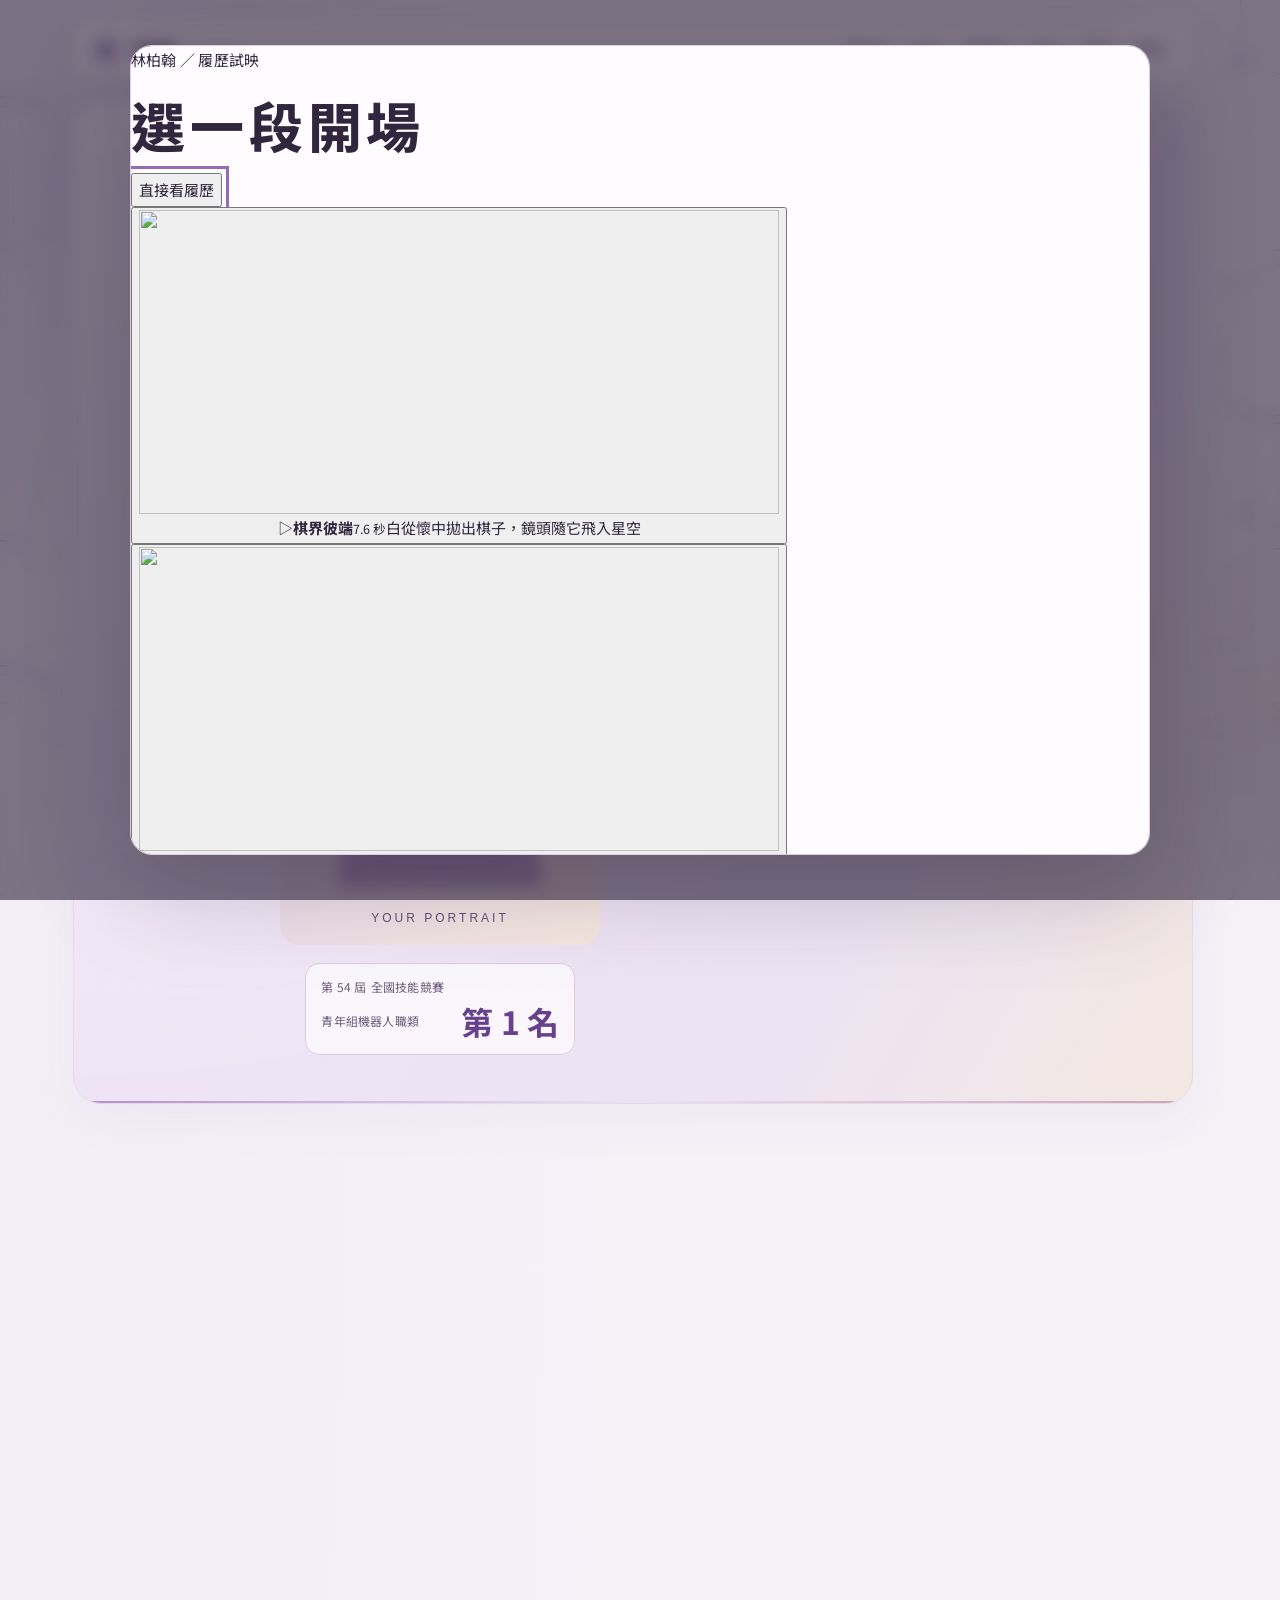
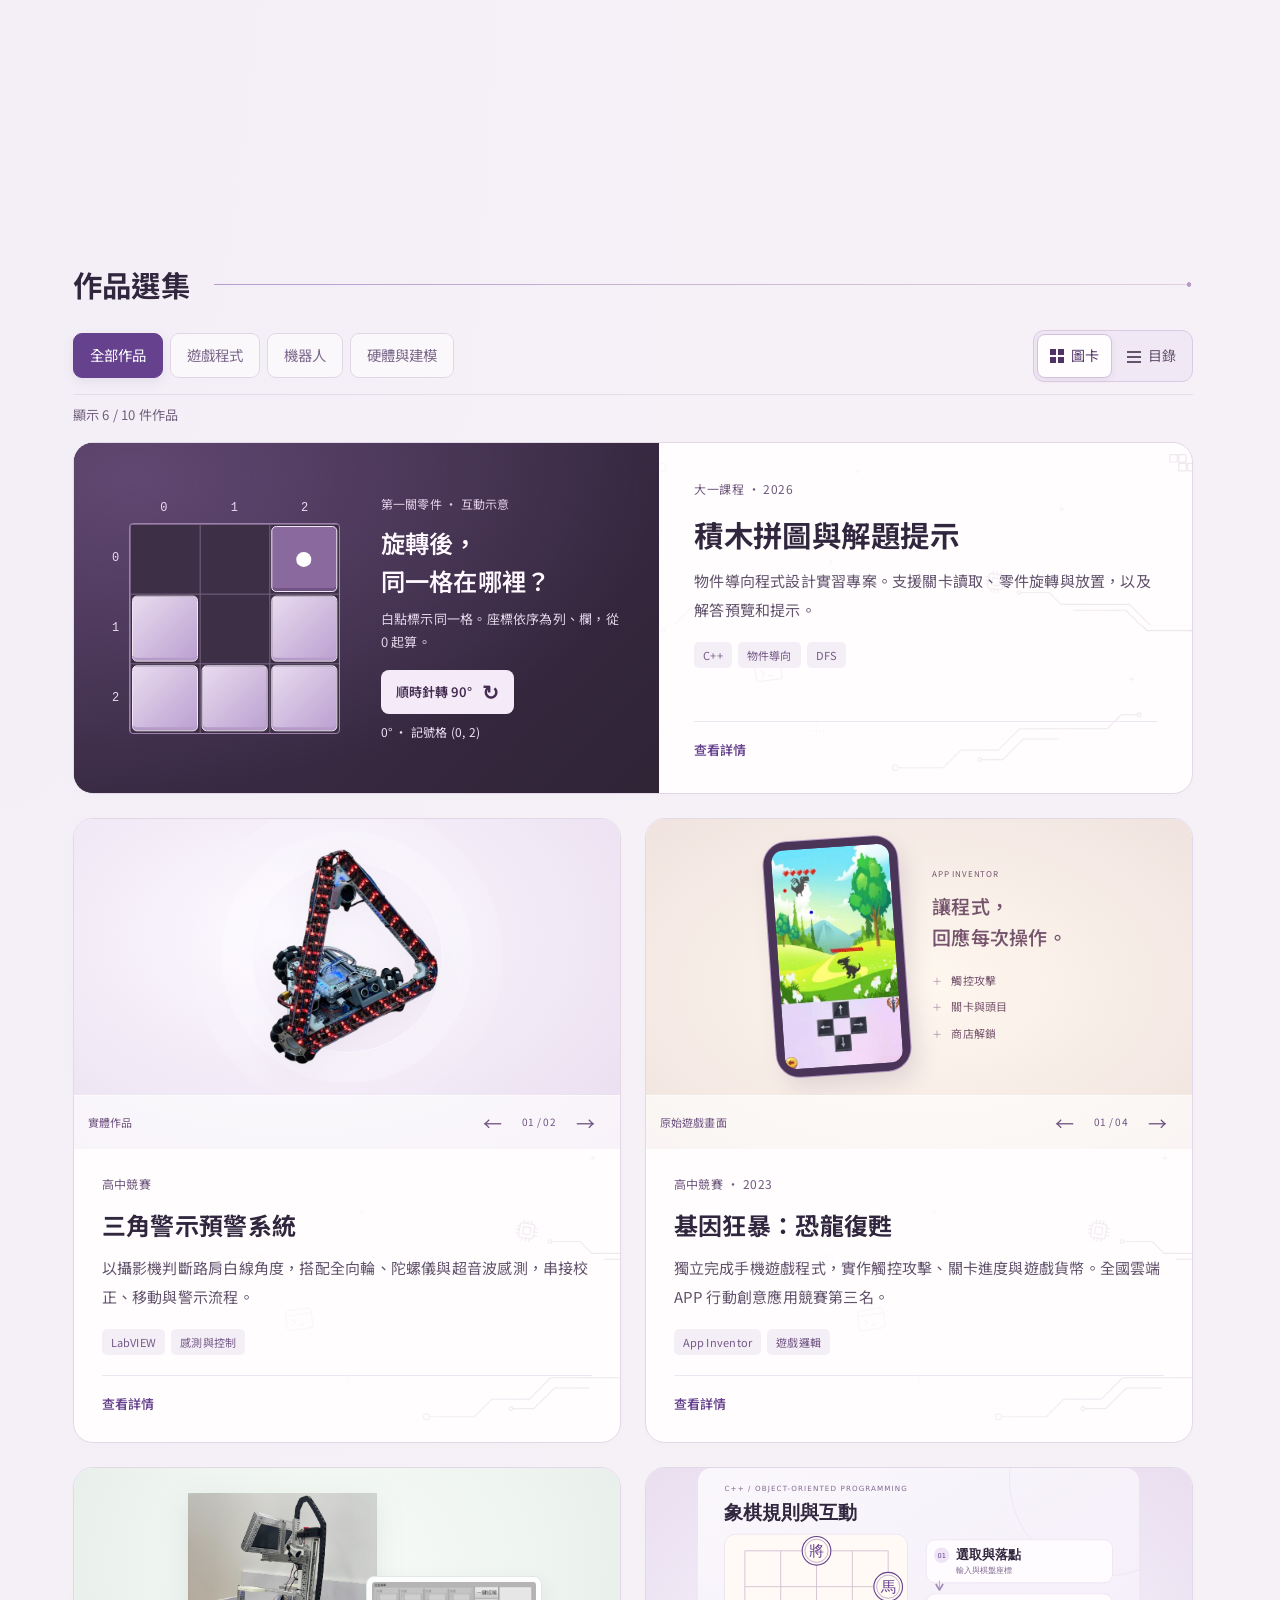
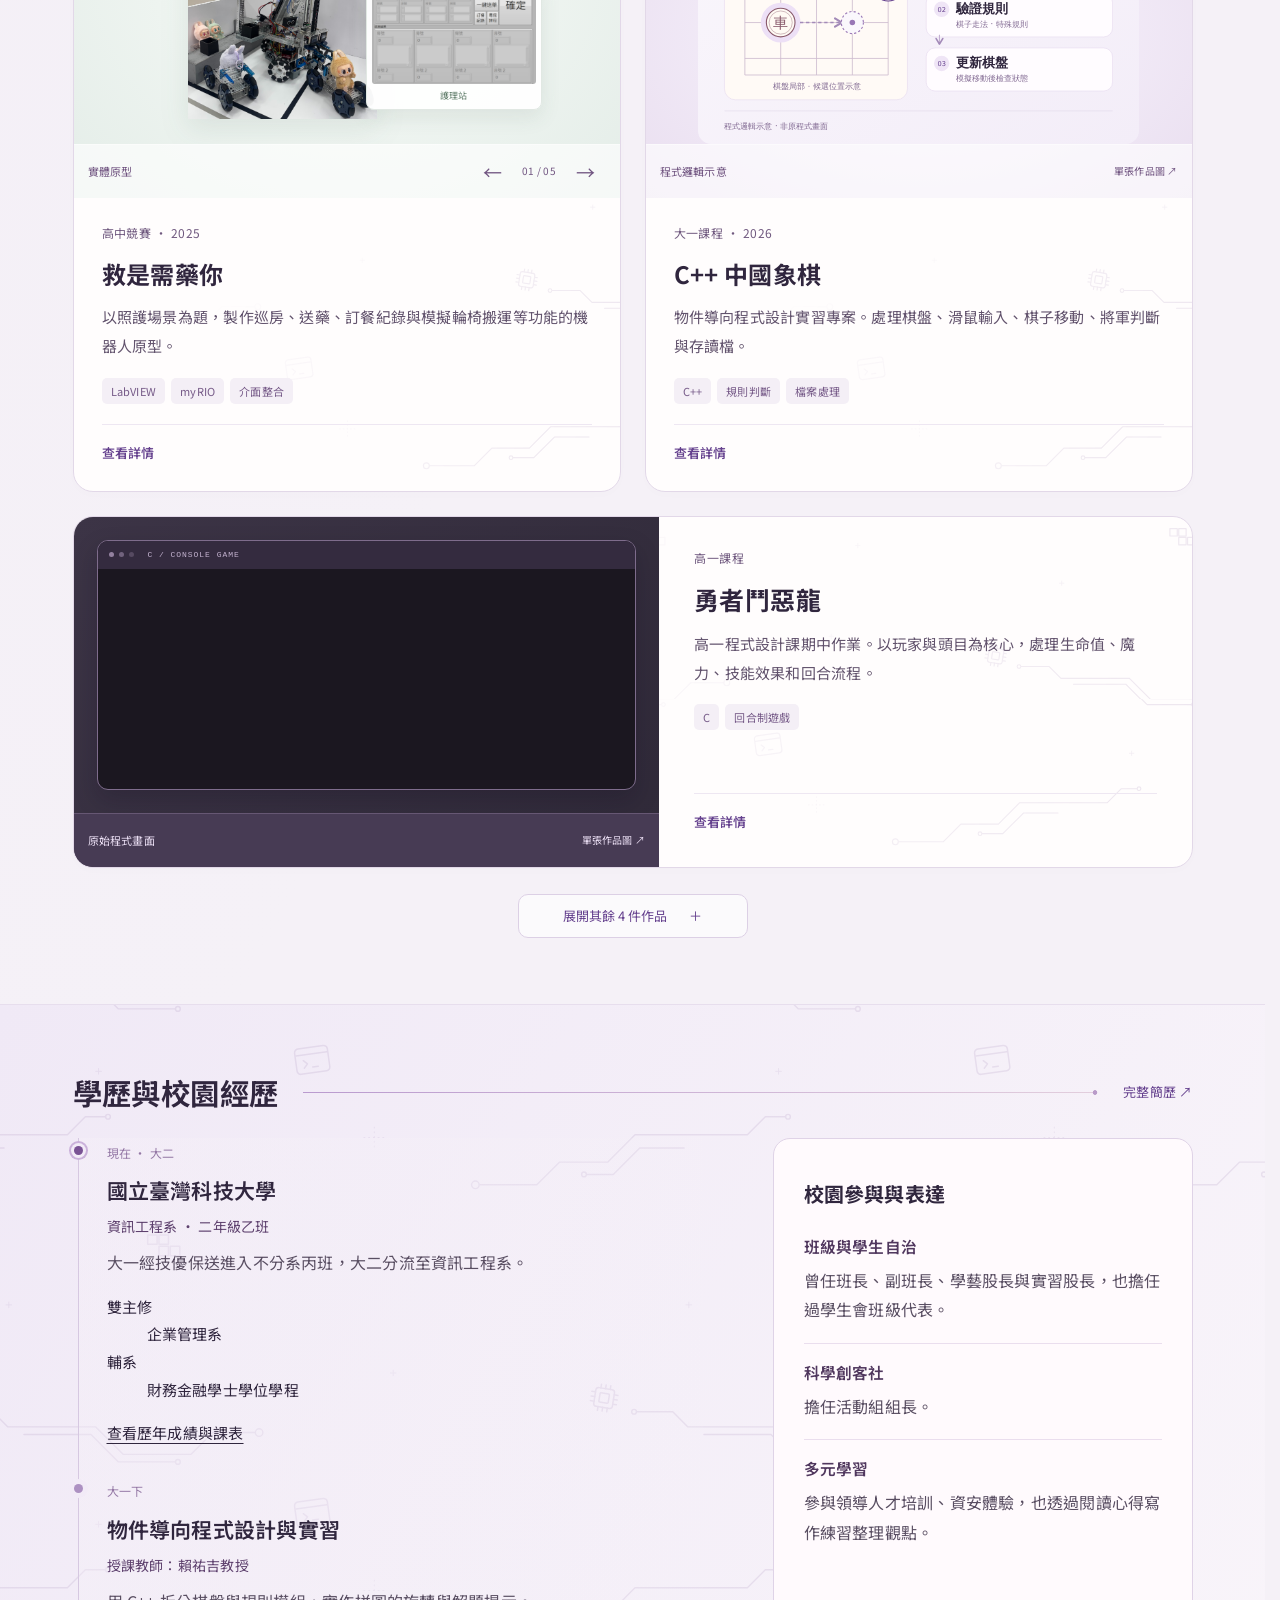
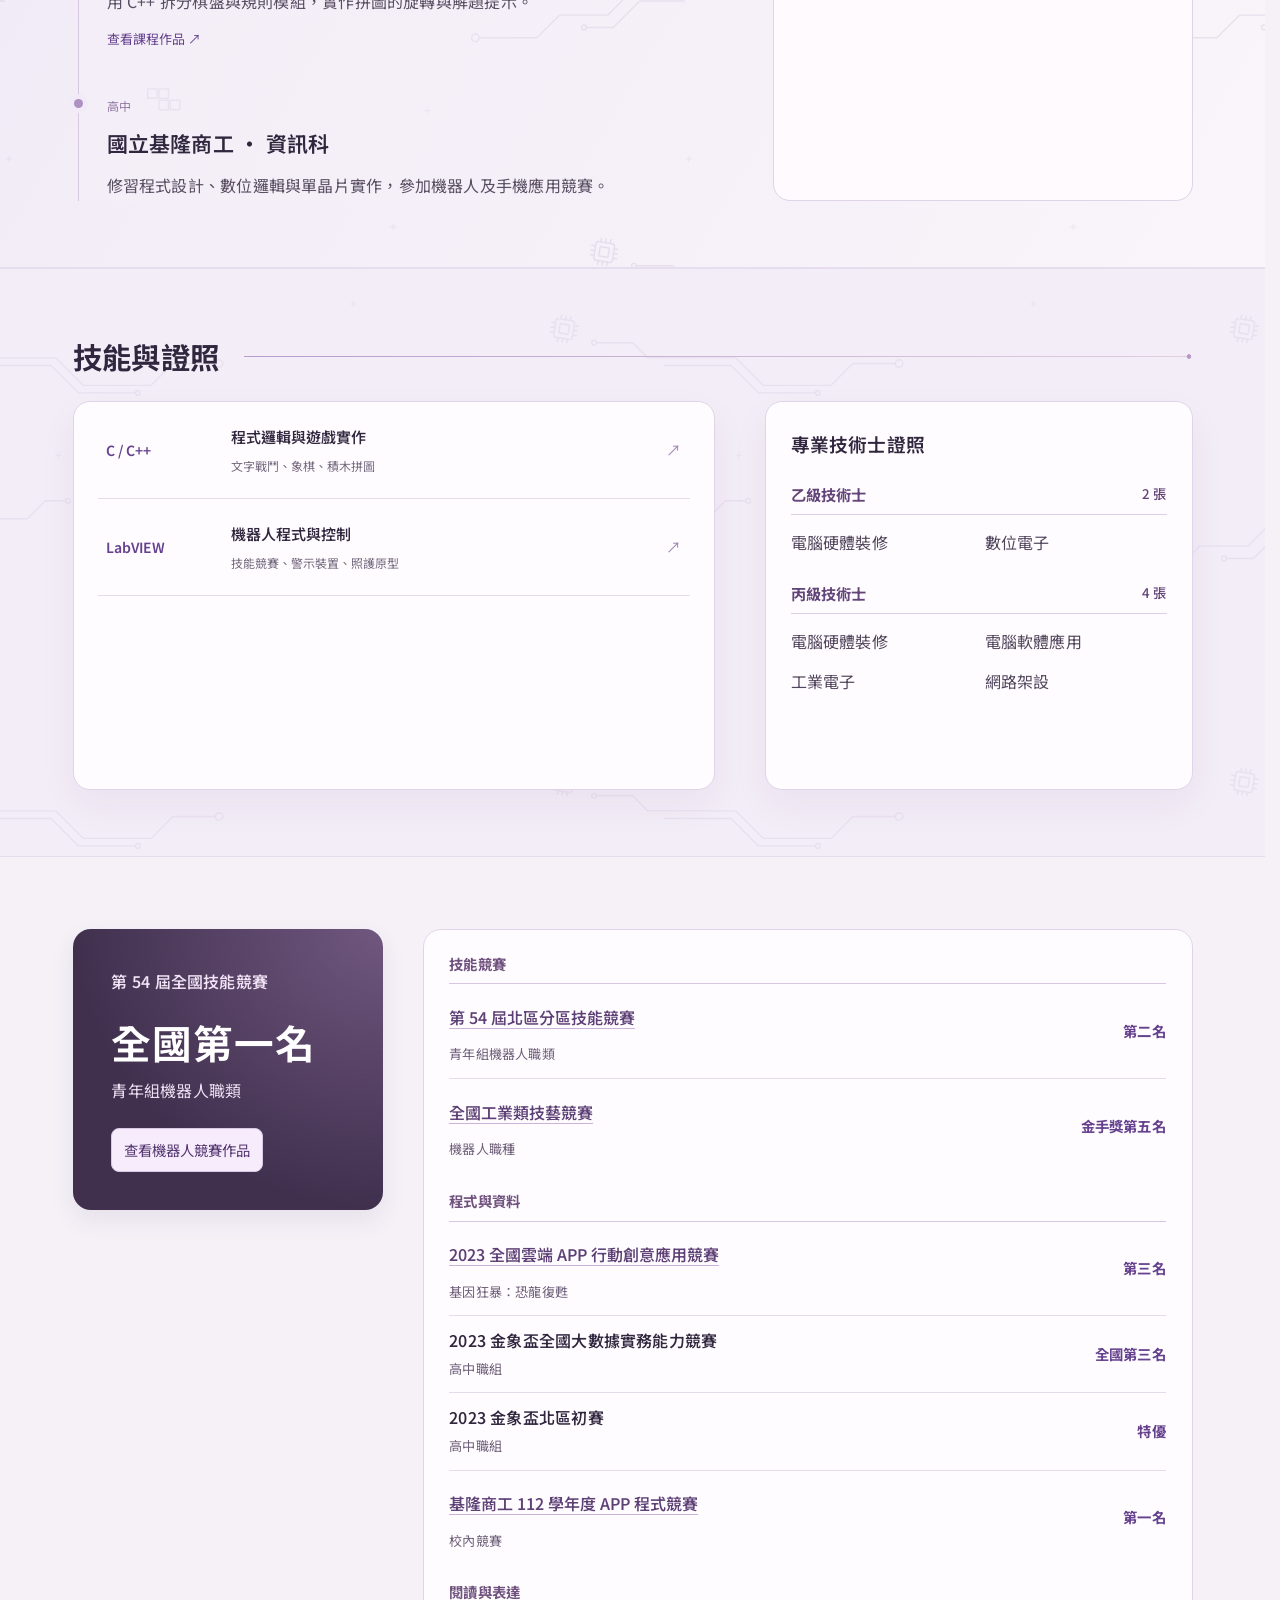
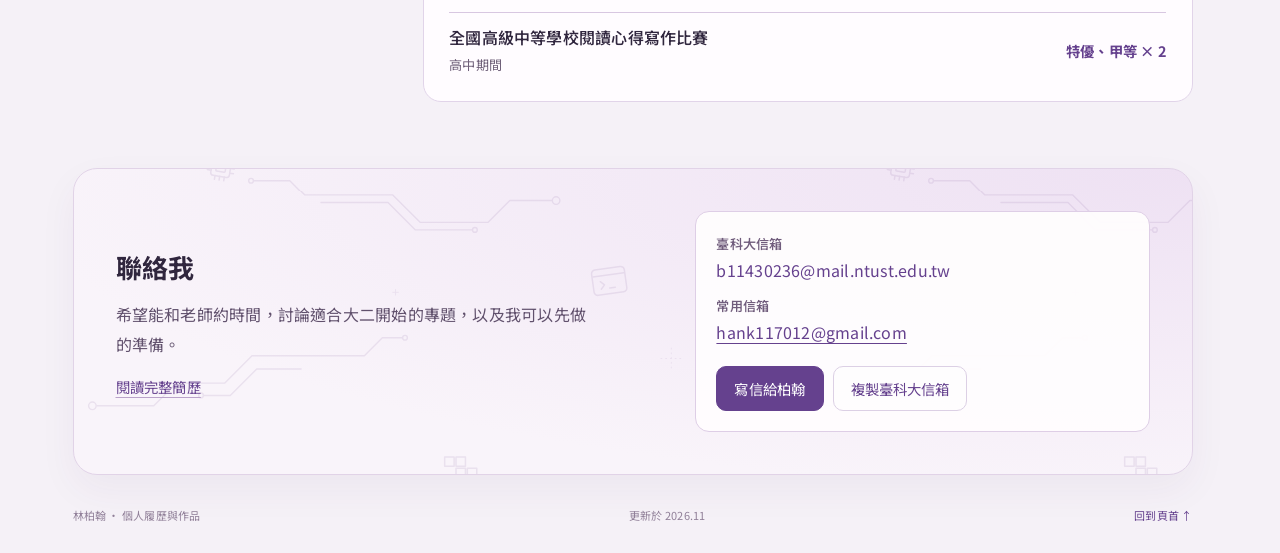
==== commit b9343da5: "Add files via upload" ====
--- a/index.html
+++ b/index.html
@@ -5,38 +5,49 @@
 <title>林柏翰｜個人履歷與作品</title>
 <meta name="description" content="臺科大資工系林柏翰的大學部專題申請履歷。收錄物件導向課程作品、機器人競賽程式與個人學經歷。">
 <meta name="theme-color" content="#f3edf7">
+
+<script src="js/take-art.js" defer></script>
+<script src="js/window-catalog.js" defer></script>
+<script src="js/blue-flight.js" defer></script>
+<script src="js/reference-scenes.js" defer></script>
+<script src="js/chess-film.js" defer></script>
+<script src="js/take-player.js" defer></script>
 <link rel="icon" href="images/avatar.svg" type="image/svg+xml">
 <link rel="stylesheet" href="css/site.css">
 <link rel="stylesheet" href="css/gallery.css">
 <link rel="stylesheet" href="css/background.css">
 <link rel="stylesheet" href="css/collection.css">
 <link rel="stylesheet" href="css/profile-sections.css">
-<link rel="preload" href="assets/NotoSansTC.ttf" as="font" type="font/ttf" crossorigin>
+<link rel="stylesheet" href="css/schedule.css">
+<link rel="stylesheet" href="css/typography.css">
+<link rel="stylesheet" href="css/takes.css">
+<link rel="stylesheet" href="css/portrait.css">
+<link rel="stylesheet" href="css/take-themes.css">
 </head>
 <body>
+<dialog id="take-menu" aria-labelledby="menu-title">
+  <div class="menu-sheet"><header><div><p>林柏翰 ／ 履歷試映</p><h1 id="menu-title">選一段開場</h1></div><button type="button" id="menu-dismiss">直接看履歷</button></header>
+  <div class="take-grid"><button type="button" class="take-card" data-take="world"><span class="poster"><img src="assets/intro/world-still.webp" width="640" height="304" alt=""><span class="play-icon" aria-hidden="true">▷</span></span><span class="card-line"><strong>棋界彼端</strong><small>7.6 秒</small></span><span class="card-detail">白從懷中拋出棋子，鏡頭隨它飛入星空</span></button><button type="button" class="take-card" data-take="signal"><span class="poster"><img src="assets/intro/signal-still.webp" width="640" height="304" alt=""><span class="play-icon" aria-hidden="true">▷</span></span><span class="card-line"><strong>訊息匯流</strong><small>5.2 秒</small></span><span class="card-detail">作品訊息匯成姓名，落回履歷首頁</span></button><button type="button" class="take-card" data-take="network"><span class="poster"><img src="assets/intro/network-still.webp" width="640" height="304" alt=""><span class="play-icon" aria-hidden="true">▷</span></span><span class="card-line"><strong>藍域漫遊</strong><small>6.5 秒</small></span><span class="card-detail">從機器人競賽出發，穿過作品窗群</span></button><button type="button" class="take-card" data-take="link"><span class="poster"><img src="assets/intro/link-still.webp" width="640" height="304" alt=""><span class="play-icon" aria-hidden="true">▷</span></span><span class="card-line"><strong>Link Start</strong><small>3.7 秒</small></span><span class="card-detail">穿過彩色光柱，登入履歷</span></button></div></div></dialog>
+<dialog id="take-screen" aria-label="開場動畫"><canvas aria-hidden="true"></canvas><button id="skip-take" type="button" autofocus>跳過開場</button></dialog>
+<div id="flight-page">
 <div class="gallery-backdrop" aria-hidden="true"><span class="field-pattern" aria-hidden="true"></span></div>
 <a class="skip-link" href="#main">跳到主要內容</a>
 <div class="reading-progress" aria-hidden="true"></div>
 <header class="site-nav"><a class="brand" href="#top"><span aria-hidden="true">林</span>林柏翰<small>PORTFOLIO</small></a><nav aria-label="主要導覽"><a href="#about">關於我</a><a href="#projects">作品</a><a href="#resume">學經歷</a><a href="#skills">技能</a><a href="#awards">競賽</a><a href="#contact">聯絡</a></nav></header>
 <main id="main">
 <section class="hero shell" id="top" aria-labelledby="hero-title">
-<div class="hero-circuit" aria-hidden="true">
-  <svg viewBox="0 0 310 260" fill="none" focusable="false" stroke-linecap="round" stroke-linejoin="round">
-    <defs><path id="logic-wire" d="M75 65H97L123 91V119H150M196 126H224L246 148V174"/></defs>
-    <use href="#logic-wire" stroke="#a085b2" stroke-width="1.5"/>
-    <use class="circuit-signal" href="#logic-wire" stroke="#825490" stroke-width="3"/>
-  </svg>
-</div>
+<div class="theme-art" aria-hidden="true"></div>
 <div class="hero-copy">
   <p class="eyebrow">賴祐吉教授實驗室 · 大學部專題申請</p>
-  <h1 id="hero-title">林柏翰</h1>
+  <h1 id="hero-title" tabindex="-1"><span class="hero-signature">林柏翰</span></h1>
   <p class="identity">國立臺灣科技大學<br class="mobile-break"> 資訊工程系 · 二年級乙班</p>
   <p class="hero-statement">我想做出能自主行動、<br>與玩家互動的虛擬角色。</p>
   <p class="hero-intent"><span>在老師的物件導向課，</span><span>我用 C++ 寫象棋與拼圖。</span></p>
   <div class="hero-actions"><a class="button primary" href="resume.html">閱讀簡歷</a><a class="button secondary" href="#projects">瀏覽作品</a></div>
   <div class="hero-email email-pair"><a href="mailto:b11430236@mail.ntust.edu.tw">b11430236@mail.ntust.edu.tw</a><a href="mailto:hank117012@gmail.com">hank117012@gmail.com</a></div>
 </div>
-<div class="hero-visual"><div class="portrait-frame"><img id="portrait" src="images/avatar.svg" alt="個人頭像預留位置" width="320" height="360"><span>林柏翰 / PORTFOLIO</span></div><div class="hero-award"><span>第 54 屆<span class="award-event-name">全國技能競賽</span></span><strong>第 1 名</strong><small>青年組機器人職類</small></div></div>
+<div class="hero-visual"><div class="profile-orbit"><img id="portrait" src="images/avatar.svg" alt="個人頭像預留位置" width="320" height="360"></div><div class="hero-award"><span>第 54 屆<span class="award-event-name">全國技能競賽</span></span><strong>第 1 名</strong><small>青年組機器人職類</small></div></div>
+<div class="take-actions" hidden><button id="replay-take" type="button">重播開場</button><button id="choose-take" type="button">換款試映</button></div>
 
 </section>
 <section class="shell section" id="about" aria-labelledby="about-title"><div class="section-title reveal"><div><h2 id="about-title">關於我</h2></div></div>
@@ -55,8 +66,8 @@
     </div>
   </article>
 </div>
-<article class="competition-note reveal">
-  <div class="competition-copy"><p class="competition-status">已入圍決賽</p><h3>2026 行動通訊實務競賽</h3><p>團隊已提交參賽企畫書。</p></div>
+<article class="competition-note reveal" id="competition-2026">
+  <div class="competition-copy"><p class="competition-status ongoing-status">已入圍決賽</p><h3>2026 行動通訊實務競賽</h3><p>團隊已提交參賽企畫書。</p></div>
   <div class="competition-date"><span>決賽日期</span><time datetime="2026-12-12">2026 年 12 月 12 日</time></div>
   <a class="text-link" href="https://mcpc-2026-nchu.web.app/" target="_blank" rel="noopener noreferrer">競賽官網</a>
 </article>
@@ -65,7 +76,101 @@
   <button type="button" data-view="cards" aria-pressed="true" aria-controls="project-grid"><span class="view-icon icon-cards" aria-hidden="true"></span>圖卡</button>
   <button type="button" data-view="catalog" aria-pressed="false" aria-controls="project-grid"><span class="view-icon icon-catalog" aria-hidden="true"></span>目錄</button>
 </div></div><p id="filter-status" role="status" aria-live="polite"></p><div id="project-grid" class="project-grid"></div><div class="more-wrap"><button class="button secondary" type="button" id="show-more">展開其餘作品 <span aria-hidden="true">＋</span></button></div><noscript><p>作品互動需要 JavaScript。可先閱讀<a href="resume.html">簡歷版</a>，了解求學背景與代表成果。</p></noscript></section>
-<section class="resume-band" id="resume"><span class="field-pattern" aria-hidden="true"></span><div class="shell section"><div class="section-title reveal"><div><h2>學歷與校園經歷</h2></div><a class="text-link" href="resume.html">完整簡歷 ↗</a></div><div class="resume-grid"><div class="timeline"><article class="timeline-item reveal" aria-current="step"><span class="timeline-label">現在 · 大二</span><h3>國立臺灣科技大學</h3><p class="timeline-degree">資訊工程系 · 二年級乙班</p><p>經技優保送入學，由大一不分系丙班分流至資工系。</p></article><article class="timeline-item reveal"><span class="timeline-label">大一下</span><h3>物件導向程式設計與實習</h3><p class="timeline-degree">授課教師：賴祐吉教授</p><p>用 C++ 拆分棋盤與規則模組，實作拼圖的旋轉與解題提示。</p><button class="inline-button" type="button" data-open-project="puzzle">查看課程作品 ↗</button></article><article class="timeline-item reveal"><span class="timeline-label">高中</span><h3>國立基隆商工 · 資訊科</h3><p>修習程式設計、數位邏輯與單晶片實作，參加機器人及手機應用競賽。</p></article></div><aside class="activities reveal"><h3>校園參與與表達</h3><div><h4>班級與學生自治</h4><p>班長、副班長、實習股長、學生會班級代表。</p></div><div><h4>科學創客社</h4><p>擔任活動組組長。</p></div><div><h4>多元學習</h4><p>參與領導人才培訓、資安體驗，也透過閱讀心得寫作練習整理觀點。</p></div></aside></div></div></section>
+<section class="resume-band" id="resume"><span class="field-pattern" aria-hidden="true"></span><div class="shell section"><div class="section-title reveal"><div><h2>學歷與校園經歷</h2></div><a class="text-link" href="resume.html">完整簡歷 ↗</a></div><div class="resume-grid"><div class="timeline"><article class="timeline-item reveal" aria-current="step"><span class="timeline-label">現在 · 大二</span><h3>國立臺灣科技大學</h3><p class="timeline-degree">資訊工程系 · 二年級乙班</p><p>大一經技優保送進入不分系丙班，大二分流至資訊工程系。</p>
+<dl class="degree-details">
+  <dt>雙主修</dt><dd>企業管理系</dd>
+  <dt>輔系</dt><dd>財務金融學士學位學程</dd>
+</dl><a class="schedule-entry" href="#academics" aria-haspopup="dialog" aria-controls="academics">查看歷年成績與課表</a></article><article class="timeline-item reveal"><span class="timeline-label">大一下</span><h3>物件導向程式設計與實習</h3><p class="timeline-degree">授課教師：賴祐吉教授</p><p>用 C++ 拆分棋盤與規則模組，實作拼圖的旋轉與解題提示。</p><button class="inline-button" type="button" data-open-project="puzzle">查看課程作品 ↗</button></article><article class="timeline-item reveal"><span class="timeline-label">高中</span><h3>國立基隆商工 · 資訊科</h3><p>修習程式設計、數位邏輯與單晶片實作，參加機器人及手機應用競賽。</p></article></div><aside class="activities reveal"><h3>校園參與與表達</h3><div><h4>班級與學生自治</h4><p>曾任班長、副班長、學藝股長與實習股長，也擔任過學生會班級代表。</p></div><div><h4>科學創客社</h4><p>擔任活動組組長。</p></div><div><h4>多元學習</h4><p>參與領導人才培訓、資安體驗，也透過閱讀心得寫作練習整理觀點。</p></div></aside></div></div></section>
+<section id="academics" aria-labelledby="academics-title">
+  <header class="dialog-toolbar academic-toolbar">
+    <div><h2 id="academics-title" tabindex="-1" autofocus>歷年成績與課表</h2><time datetime="2026-11-19">更新於 2026.11.19</time></div>
+    <a class="close-button" href="#resume" data-close-academics aria-label="關閉歷年成績與課表">關閉 <span aria-hidden="true">×</span></a>
+  </header>
+  <div class="academic-content">
+  <div class="academic-summary">
+    <div class="academic-average"><span>歷年平均</span><strong>4.08</strong></div>
+    <p class="academic-rank"><span>大一不分系 · 截至 114-2</span><strong><span>歷年班排第 1 名</span> <span>系排第 8 名</span></strong></p>
+    <dl class="academic-credits"><div><dt>已取得學分</dt><dd>47</dd></div><div><dt>修習中學分</dt><dd>31</dd></div></dl>
+  </div>
+  <div class="academic-browser">
+    <nav class="terms" aria-label="選擇學期">
+      <p>學期</p>
+      <a href="#term-115-1"><strong>大二上</strong><span><span class="current-term-code">115-1 · </span>本學期</span></a>
+      <a href="#term-114-2"><strong>大一下</strong><span>114-2</span></a>
+      <a href="#term-114-1"><strong>大一上</strong><span>114-1</span></a>
+    </nav>
+    <div class="academic-panels">
+<section class="term" id="term-115-1" aria-labelledby="title-115-1">
+<header class="term-heading"><h3 id="title-115-1">115 學年度第一學期</h3><p>12 門課<span>·</span>31 學分</p></header>
+<div class="view-switch" role="group" aria-label="課表或成績" hidden><button type="button" data-academic-view="schedule">週間課表</button><button type="button" data-academic-view="grades">學期成績</button></div>
+<div class="schedule-view" hidden></div>
+<div class="grade-view" id="grades-115-1">
+<p class="pending-note">本學期修習中。成績查詢系統於 2026 年 11 月 19 日列示各科為「成績未到」。</p>
+<table class="course-table"><caption>逐科修課紀錄</caption><thead><tr><th scope="col">課程名稱</th><th scope="col">學分</th><th scope="col">成績</th><th scope="col" class="meeting-column">上課時段</th></tr></thead><tbody>
+<tr data-code="BA2208301"><th scope="row"><span class="course-name">成本會計</span><small>BA2208301</small></th><td>3</td><td class="grade">成績未到</td><td class="meeting-column"><span data-day="2" data-start="2" data-end="4" data-room="TR-617">週二 2–4 節 · TR-617</span></td></tr>
+<tr data-code="BA305A001"><th scope="row"><span class="course-name">統計學（上）</span><small>BA305A001</small></th><td>3</td><td class="grade">成績未到</td><td class="meeting-column"><span data-day="3" data-start="6" data-end="8" data-room="HHC-H205">週三 6–8 節 · HHC-H205</span></td></tr>
+<tr data-code="BA4409701"><th scope="row"><span class="course-name">證券管理</span><small>BA4409701</small></th><td>3</td><td class="grade">成績未到</td><td class="meeting-column"><span data-day="4" data-start="8" data-end="10" data-room="TR-512">週四 8–10 節 · TR-512</span></td></tr>
+<tr data-code="BA4711302"><th scope="row"><span class="course-name">管理與企業倫理</span><small>BA4711302</small></th><td>3</td><td class="grade">成績未到</td><td class="meeting-column"><span data-day="2" data-start="6" data-end="8" data-room="IB-502">週二 6–8 節 · IB-502</span></td></tr>
+<tr data-code="CS2002302"><th scope="row"><span class="course-name">資料結構</span><small>CS2002302</small></th><td>3</td><td class="grade">成績未到</td><td class="meeting-column"><span data-day="1" data-start="3" data-end="4" data-room="TR-409-2">週一 3–4 節 · TR-409-2</span><span data-day="3" data-start="4" data-end="4" data-room="TR-212">週三 4 節 · TR-212</span></td></tr>
+<tr data-code="CS2022301"><th scope="row"><span class="course-name">數位系統設計</span><small>CS2022301</small></th><td>3</td><td class="grade">成績未到</td><td class="meeting-column"><span data-day="3" data-start="2" data-end="2" data-room="TR-313">週三 2 節 · TR-313</span><span data-day="4" data-start="6" data-end="7" data-room="TR-313">週四 6–7 節 · TR-313</span></td></tr>
+<tr data-code="CS3004302"><th scope="row"><span class="course-name">計算機網路概論</span><small>CS3004302 · 英語授課</small></th><td>3</td><td class="grade">成績未到</td><td class="meeting-column"><span data-day="1" data-start="1" data-end="2" data-room="TR-309">週一 1–2 節 · TR-309</span><span data-day="3" data-start="3" data-end="3" data-room="TR-214">週三 3 節 · TR-214</span></td></tr>
+<tr data-code="ECG003301"><th scope="row"><span class="course-name">台灣電資產業論壇與工程倫理</span><small>ECG003301 · 通識 B（當代文明）</small></th><td>2</td><td class="grade">成績未到</td><td class="meeting-column"><span data-day="4" data-start="A" data-end="C" data-room="RB-105">週四 A–C 節 · RB-105</span></td></tr>
+<tr data-code="FB1102701"><th scope="row"><span class="course-name">經濟學</span><small>FB1102701</small></th><td>3</td><td class="grade">成績未到</td><td class="meeting-column"><span data-day="4" data-start="2" data-end="4" data-room="IB-607">週四 2–4 節 · IB-607</span></td></tr>
+<tr data-code="FB3602701"><th scope="row"><span class="course-name">基礎理財規劃實務</span><small>FB3602701</small></th><td>3</td><td class="grade">成績未到</td><td class="meeting-column"><span data-day="5" data-start="7" data-end="9" data-room="TR-409-2">週五 7–9 節 · TR-409-2</span></td></tr>
+<tr data-code="FE1151705"><th scope="row"><span class="course-name">文法與修辭</span><small>FE1151705</small></th><td>2</td><td class="grade">成績未到</td><td class="meeting-column"><span data-day="1" data-start="9" data-end="10" data-room="IB-501">週一 9–10 節 · IB-501</span></td></tr>
+<tr data-code="PE115A012"><th scope="row"><span class="course-name">體育（排球）（上）</span><small>PE115A012</small></th><td>0</td><td class="grade">成績未到</td><td class="meeting-column"><span data-day="1" data-start="6" data-end="7">週一 6–7 節</span></td></tr>
+</tbody></table></div></section>
+<section class="term" id="term-114-2" aria-labelledby="title-114-2">
+<header class="term-heading"><h3 id="title-114-2">114 學年度第二學期</h3><p>10 門課<span>·</span>23 學分</p></header>
+<div class="view-switch" role="group" aria-label="課表或成績" hidden><button type="button" data-academic-view="schedule">週間課表</button><button type="button" data-academic-view="grades">學期成績</button></div>
+<div class="schedule-view" hidden></div>
+<div class="grade-view" id="grades-114-2">
+<table class="rank-table"><caption>學期與歷年排名</caption><thead><tr><th scope="col">範圍</th><th scope="col">平均成績</th><th scope="col">班排</th><th scope="col">系排</th></tr></thead><tbody>
+<tr><th scope="row">本學期</th><td>4.07</td><td>第 1 名</td><td>第 10 名</td></tr>
+<tr><th scope="row">累計至本學期</th><td>4.08</td><td>第 1 名</td><td>第 8 名</td></tr>
+</tbody></table>
+<table class="course-table"><caption>逐科修課紀錄</caption><thead><tr><th scope="col">課程名稱</th><th scope="col">學分</th><th scope="col">成績</th><th scope="col" class="meeting-column">上課時段</th></tr></thead><tbody>
+<tr data-code="CC101B021"><th scope="row"><span class="course-name">英文字彙與閱讀（下）</span><small>CC101B021</small></th><td>2</td><td class="grade">A+</td><td class="meeting-column"><span data-day="3" data-start="1" data-end="2">週三 1–2 節</span></td></tr>
+<tr data-code="CC105B031"><th scope="row"><span class="course-name">英語口語訓練（下）</span><small>CC105B031</small></th><td>2</td><td class="grade">A</td><td class="meeting-column"><span data-day="3" data-start="3" data-end="4">週三 3–4 節</span></td></tr>
+<tr data-code="CC1257305"><th scope="row"><span class="course-name">新生中文說寫專題</span><small>CC1257305</small></th><td>3</td><td class="grade">A</td><td class="meeting-column"><span data-day="5" data-start="2" data-end="4">週五 2–4 節</span></td></tr>
+<tr data-code="CS1006302"><th scope="row"><span class="course-name">線性代數</span><small>CS1006302</small></th><td>3</td><td class="grade">A+</td><td class="meeting-column"><span data-day="1" data-start="3" data-end="4">週一 3–4 節</span><span data-day="4" data-start="2" data-end="2">週四 2 節</span></td></tr>
+<tr data-code="CS1010302"><th scope="row"><span class="course-name">物件導向程式設計實習</span><small>CS1010302</small></th><td>1</td><td class="grade">A+</td><td class="meeting-column"><span data-day="4" data-start="6" data-end="8">週四 6–8 節</span></td></tr>
+<tr data-code="CS3005302"><th scope="row"><span class="course-name">物件導向程式設計</span><small>CS3005302</small></th><td>3</td><td class="grade">B</td><td class="meeting-column"><span data-day="2" data-start="6" data-end="8">週二 6–8 節</span></td></tr>
+<tr data-code="GE3725301"><th scope="row"><span class="course-name">消費者保護法</span><small>GE3725301 · 通識 E（群己與制度發展）</small></th><td>2</td><td class="grade">A+</td><td class="meeting-column"><span data-day="4" data-start="3" data-end="4">週四 3–4 節</span></td></tr>
+<tr data-code="HC162B001"><th scope="row"><span class="course-name">微積分（下）</span><small>HC162B001</small></th><td>4</td><td class="grade">A+</td><td class="meeting-column"><span data-day="1" data-start="8" data-end="10">週一 8–10 節</span><span data-day="5" data-start="6" data-end="7">週五 6–7 節</span></td></tr>
+<tr data-code="MIG002301"><th scope="row"><span class="course-name">物聯網導論</span><small>MIG002301 · 通識 B（當代文明）</small></th><td>3</td><td class="grade">A+</td><td class="meeting-column"><span data-day="3" data-start="A" data-end="C">週三 A–C 節</span></td></tr>
+<tr data-code="PE112B041"><th scope="row"><span class="course-name">體育（羽球）（下）</span><small>PE112B041</small></th><td>0</td><td class="grade">A</td><td class="meeting-column"><span data-day="4" data-start="9" data-end="10">週四 9–10 節</span></td></tr>
+</tbody></table></div></section>
+<section class="term" id="term-114-1" aria-labelledby="title-114-1">
+<header class="term-heading"><h3 id="title-114-1">114 學年度第一學期</h3><p>10 門課<span>·</span>24 學分</p></header>
+<div class="view-switch" role="group" aria-label="課表或成績" hidden><button type="button" data-academic-view="schedule">週間課表</button><button type="button" data-academic-view="grades">學期成績</button></div>
+<div class="schedule-view" hidden></div>
+<div class="grade-view" id="grades-114-1">
+<table class="rank-table"><caption>學期與歷年排名</caption><thead><tr><th scope="col">範圍</th><th scope="col">平均成績</th><th scope="col">班排</th><th scope="col">系排</th></tr></thead><tbody>
+<tr><th scope="row">本學期</th><td>4.09</td><td>第 1 名</td><td>第 7 名</td></tr>
+<tr><th scope="row">累計至本學期</th><td>4.09</td><td>第 1 名</td><td>第 7 名</td></tr>
+</tbody></table>
+<table class="course-table"><caption>逐科修課紀錄</caption><thead><tr><th scope="col">課程名稱</th><th scope="col">學分</th><th scope="col">成績</th><th scope="col" class="meeting-column">上課時段</th></tr></thead><tbody>
+<tr data-code="CC101A021"><th scope="row"><span class="course-name">英文字彙與閱讀（上）</span><small>CC101A021</small></th><td>2</td><td class="grade">A+</td><td class="meeting-column"><span data-day="3" data-start="1" data-end="2">週三 1–2 節</span></td></tr>
+<tr data-code="CC105A031"><th scope="row"><span class="course-name">英語口語訓練（上）</span><small>CC105A031</small></th><td>2</td><td class="grade">B+</td><td class="meeting-column"><span data-day="3" data-start="3" data-end="4">週三 3–4 節</span></td></tr>
+<tr data-code="CC1253302"><th scope="row"><span class="course-name">表達與文學閱讀</span><small>CC1253302</small></th><td>3</td><td class="grade">A+</td><td class="meeting-column"><span data-day="5" data-start="2" data-end="4">週五 2–4 節</span></td></tr>
+<tr data-code="CS1003302"><th scope="row"><span class="course-name">計算機程式設計</span><small>CS1003302 · 英語授課</small></th><td>3</td><td class="grade">A</td><td class="meeting-column"><span data-day="3" data-start="6" data-end="8">週三 6–8 節</span></td></tr>
+<tr data-code="CS1005301"><th scope="row"><span class="course-name">資訊工程導論</span><small>CS1005301</small></th><td>3</td><td class="grade">A</td><td class="meeting-column"><span data-day="5" data-start="8" data-end="10">週五 8–10 節</span></td></tr>
+<tr data-code="CS3003301"><th scope="row"><span class="course-name">離散數學</span><small>CS3003301</small></th><td>3</td><td class="grade">A+</td><td class="meeting-column"><span data-day="3" data-start="9" data-end="9">週三 9 節</span><span data-day="4" data-start="3" data-end="4">週四 3–4 節</span></td></tr>
+<tr data-code="HC162A001"><th scope="row"><span class="course-name">微積分（上）</span><small>HC162A001</small></th><td>4</td><td class="grade">A+</td><td class="meeting-column"><span data-day="1" data-start="8" data-end="10">週一 8–10 節</span><span data-day="5" data-start="6" data-end="7">週五 6–7 節</span></td></tr>
+<tr data-code="PE112A041"><th scope="row"><span class="course-name">體育（羽球）（上）</span><small>PE112A041</small></th><td>0</td><td class="grade">A-</td><td class="meeting-column"><span data-day="4" data-start="9" data-end="10">週四 9–10 節</span></td></tr>
+<tr data-code="TCG034301"><th scope="row"><span class="course-name">文學與電影</span><small>TCG034301 · 通識 C（美感與人生探索）</small></th><td>2</td><td class="grade">A</td><td class="meeting-column"><span data-day="4" data-start="A" data-end="C">週四 A–C 節</span></td></tr>
+<tr data-code="TCG142302"><th scope="row"><span class="course-name">印花設計中的文化表象</span><small>TCG142302 · 通識 C（美感與人生探索）</small></th><td>2</td><td class="grade">A</td><td class="meeting-column"><span data-day="1" data-start="6" data-end="7">週一 6–7 節</span></td></tr>
+</tbody></table></div></section>
+    </div>
+  </div>
+  <dialog id="course-dialog" closedby="any" aria-labelledby="course-dialog-title">
+    <div class="course-dialog-bar"><span id="course-term"></span><form method="dialog"><button aria-label="關閉課程詳情">關閉</button></form></div>
+    <div class="course-dialog-body"><p id="course-code"></p><h2 id="course-dialog-title"></h2>
+    <dl id="course-facts"></dl><h3>上課時段</h3><ul id="course-meetings"></ul></div>
+  </dialog>
+  </div>
+</section>
 <section class="skills-band" id="skills" aria-labelledby="skills-title"><span class="field-pattern" aria-hidden="true"></span><div class="shell section"><div class="section-title reveal"><div><h2 id="skills-title">技能與證照</h2></div></div><div class="skills-layout"><div class="skill-links"><button type="button" data-open-project="puzzle" class="skill-item reveal"><span class="skill-code">C / C++</span><span><strong>程式邏輯與遊戲實作</strong><small>文字戰鬥、象棋、積木拼圖</small></span><span aria-hidden="true">↗</span></button><button type="button" data-open-project="triangle" class="skill-item reveal"><span class="skill-code">LabVIEW</span><span><strong>機器人程式與控制</strong><small>技能競賽、警示裝置、照護原型</small></span><span aria-hidden="true">↗</span></button><button type="button" data-open-project="app" class="skill-item reveal"><span class="skill-code">App Inventor</span><span><strong>手機遊戲程式開發</strong><small>關卡、頭目戰、商店與觸控</small></span><span aria-hidden="true">↗</span></button><button type="button" data-open-project="dice" class="skill-item reveal"><span class="skill-code">Hardware</span><span><strong>數位邏輯與硬體實作</strong><small>CPLD、介面卡、基礎 3D 建模</small></span><span aria-hidden="true">↗</span></button></div><div class="cert-panel"><div class="cert-heading"><h3>專業技術士證照</h3></div><div id="certificate-list"></div></div></div></div></section>
 <section class="shell section" id="awards"><div class="section-title reveal"><div><h2>競賽與獲獎</h2></div></div><div class="awards-layout"><article class="honor-feature reveal">
   <h3>第 54 屆全國技能競賽</h3>
@@ -79,6 +184,7 @@
 <div class="contact-buttons"><a class="button primary" href="mailto:b11430236@mail.ntust.edu.tw?subject=大學部專題面談">寫信給柏翰</a><button type="button" class="button secondary" id="copy-email">複製臺科大信箱</button></div><p id="phone-row" hidden>手機 <span id="phone-value"></span></p><p id="github-row" hidden><a id="github-link" rel="noopener noreferrer" target="_blank">GitHub ↗</a></p></div></section>
 </main>
 <footer class="shell site-footer"><span>林柏翰 · 個人履歷與作品</span><span>更新於 2026.11</span><a href="#top">回到頁首 ↑</a></footer>
+</div>
 <div id="toast" role="status" aria-live="polite"></div>
 <dialog id="project-dialog" aria-labelledby="detail-title"><div class="dialog-toolbar"><span class="detail-context"></span><a class="detail-resume-link" href="resume.html#work" hidden>回到簡歷</a><button type="button" class="close-button" data-close="project-dialog" aria-label="關閉作品詳情">關閉 ×</button></div><div id="detail-content"></div></dialog>
 <dialog id="image-dialog" aria-labelledby="image-title"><div class="dialog-toolbar"><h2 id="image-title">作品圖片</h2><button type="button" class="close-button" data-close="image-dialog" aria-label="關閉放大圖片">關閉 ×</button></div><div class="lightbox-stage" aria-busy="false"><div id="image-viewport" tabindex="0" role="region" aria-label="作品圖片，放大後可拖曳或捲動查看"><div id="image-canvas"><img id="large-image" alt="" draggable="false"></div></div><p id="image-error" hidden>圖片暫時無法載入，請切換其他圖片。</p></div><div class="image-description"><p id="image-caption"></p><p id="image-hint">點選放大，可查看圖片細節</p></div><div class="lightbox-controls"><button type="button" class="button secondary" id="previous-image" aria-label="上一張圖片">← 上一張</button><div class="image-tools"><span id="image-counter" aria-live="polite"></span><button type="button" id="zoom-image" aria-pressed="false">放大 2×</button></div><button type="button" class="button secondary" id="next-image" aria-label="下一張圖片">下一張 →</button></div></dialog>
@@ -99,4 +205,5 @@
   </div>
 </template>
 <script src="js/profile.js"></script><script src="js/profile-view.js"></script><script src="js/content.js"></script><script src="js/site.js"></script><script src="js/puzzle-preview.js"></script>
+<script src="js/schedule.js"></script>
 </body></html>
